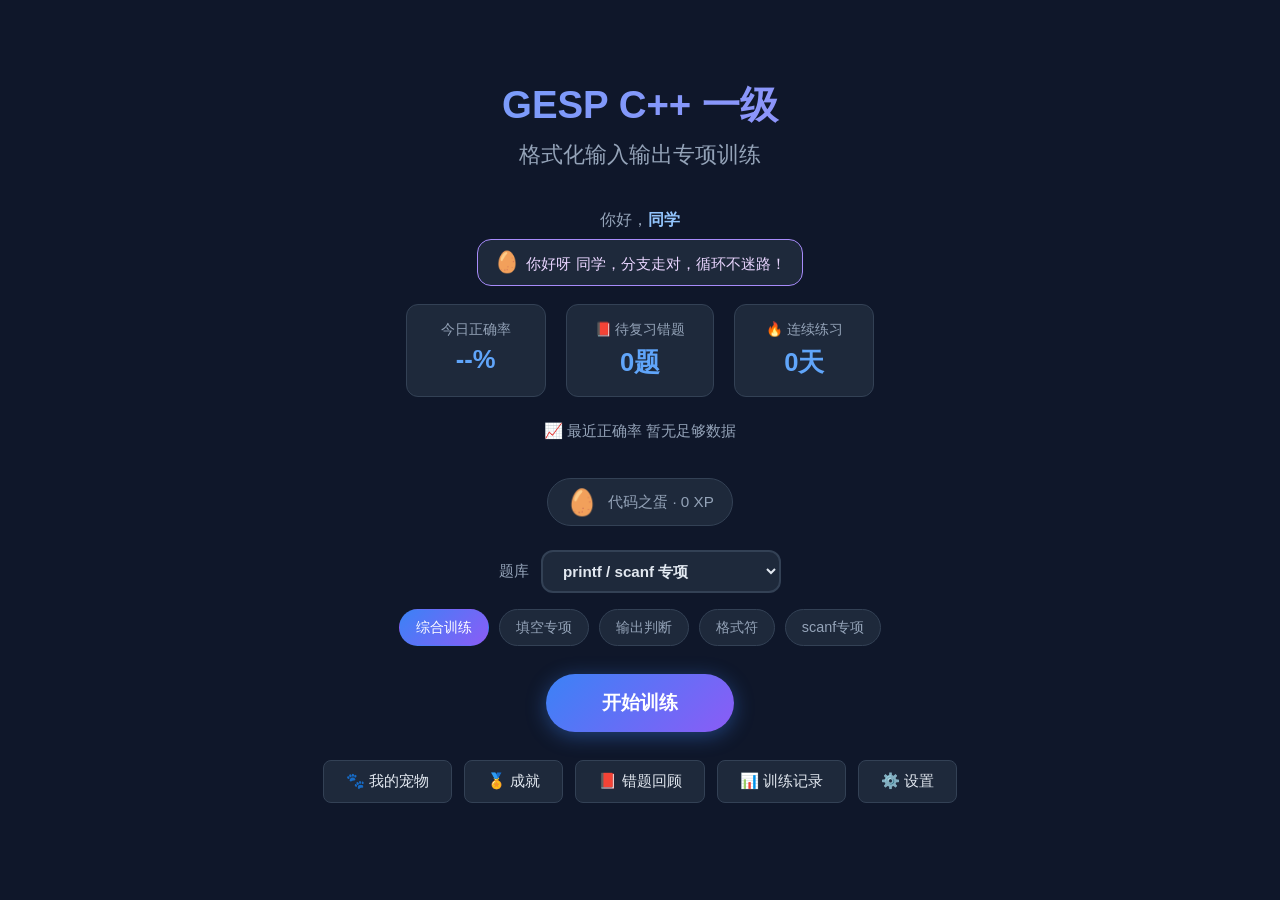
==== index.html @ ec3de235 "Initial commit: GESP C++ level-1 training site for GitHub Pages" ====
<!DOCTYPE html>
<html lang="zh-CN">
<head>
  <meta charset="UTF-8">
  <meta name="viewport" content="width=device-width, initial-scale=1.0">
  <title>GESP C++ 一级 · printf / scanf 专项训练</title>
  <link rel="stylesheet" href="style.css">
</head>
<body>
  <div id="app">
    <!-- 首页 -->
    <div id="home-view" class="view active">
      <div class="home-container">
        <h1 class="title">GESP C++ 一级</h1>
        <h2 class="subtitle" id="home-subtitle">printf / scanf 专项训练</h2>
        <div class="user-greeting" id="user-greeting">你好，<span id="display-name">同学</span></div>
        <div class="pet-bless" id="pet-bless" style="display:none;"></div>
        
        <div class="stats-row">
          <div class="stat-card">
            <div class="stat-label">今日正确率</div>
            <div class="stat-value" id="today-accuracy">--%</div>
          </div>
          <div class="stat-card">
            <div class="stat-label">📕 待复习错题</div>
            <div class="stat-value" id="wrong-count">0题</div>
          </div>
          <div class="stat-card">
            <div class="stat-label">🔥 连续练习</div>
            <div class="stat-value" id="streak-days">0天</div>
          </div>
        </div>

        <div class="progress-hint" id="progress-hint">
          📈 最近正确率 <span id="trend-text">--</span>
        </div>
        <div class="home-pet" id="home-pet" title="点击查看宠物">
          <span id="home-pet-emoji">🥚</span>
          <span id="home-pet-label">代码之蛋 · 0 XP</span>
        </div>

        <!-- 题库选择（下拉） -->
        <div class="bank-row" id="bank-row">
          <label class="bank-label" for="bank-select">题库</label>
          <select id="bank-select" class="bank-select">
            <option value="printf-scanf">printf / scanf 专项</option>
            <option value="control-flow">分支 · switch · 循环</option>
            <option value="computer-basics">计算机基础（一级）</option>
            <option value="data-ops">变量与运算（一级）</option>
          </select>
        </div>

        <!-- 训练模式选择（由 JS 按题库刷新） -->
        <div class="mode-row" id="mode-row">
          <button class="mode-btn active" data-mode="mixed">综合训练</button>
        </div>

        <button class="btn-primary" id="btn-start">开始训练</button>
        
        <div class="home-actions">
          <button class="btn-secondary" id="btn-pet">🐾 我的宠物</button>
          <button class="btn-secondary" id="btn-achieve">🏅 成就</button>
          <button class="btn-secondary" id="btn-wrong">📕 错题回顾</button>
          <button class="btn-secondary" id="btn-history">📊 训练记录</button>
          <button class="btn-secondary" id="btn-settings">⚙️ 设置</button>
        </div>
      </div>
    </div>

    <!-- 设置面板 -->
    <div id="settings-view" class="view">
      <div class="panel settings-panel">
        <h2>设置</h2>

        <h3 class="settings-h">👤 全局设置</h3>
        <div class="setting-group">
          <label>你的姓名</label>
          <input type="text" id="input-user-name" class="text-input" placeholder="例如：小明" maxlength="20">
          <div class="setting-hint">显示在首页问候与宠物祝福中；也可在 config.js 里配置默认名</div>
        </div>
        <div class="setting-group">
          <label>每题时间</label>
          <div class="radio-group">
            <label><input type="radio" name="timePerQ" value="0"> 不限时</label>
            <label><input type="radio" name="timePerQ" value="15"> 15秒</label>
            <label><input type="radio" name="timePerQ" value="20" checked> 20秒</label>
            <label><input type="radio" name="timePerQ" value="30"> 30秒</label>
            <label><input type="radio" name="timePerQ" value="60"> 60秒</label>
          </div>
        </div>
        <div class="setting-group">
          <label>题目数量</label>
          <div class="radio-group">
            <label><input type="radio" name="qCount" value="10"> 10题</label>
            <label><input type="radio" name="qCount" value="15"> 15题</label>
            <label><input type="radio" name="qCount" value="20" checked> 20题</label>
            <label><input type="radio" name="qCount" value="30"> 30题</label>
          </div>
        </div>
        <div class="setting-group">
          <label>答对后自动下一题</label>
          <div class="radio-group">
            <label><input type="radio" name="autoNext" value="0"> 关闭</label>
            <label><input type="radio" name="autoNext" value="1" checked> 1秒</label>
            <label><input type="radio" name="autoNext" value="2"> 2秒</label>
            <label><input type="radio" name="autoNext" value="3"> 3秒</label>
          </div>
        </div>
        <div class="setting-group">
          <label>音效</label>
          <div class="radio-group">
            <label><input type="radio" name="sound" value="1" checked> 开启</label>
            <label><input type="radio" name="sound" value="0"> 关闭</label>
          </div>
        </div>
        <div class="setting-group">
          <label>动画特效</label>
          <div class="radio-group">
            <label><input type="radio" name="anim" value="1" checked> 开启</label>
            <label><input type="radio" name="anim" value="0"> 关闭</label>
          </div>
        </div>
        <div class="setting-group">
          <label>宠物进门祝福</label>
          <div class="radio-group">
            <label><input type="radio" name="petBless" value="1" checked> 开启</label>
            <label><input type="radio" name="petBless" value="0"> 关闭</label>
          </div>
        </div>

        <h3 class="settings-h">📚 当前题库设置</h3>
        <div class="setting-hint" id="bank-settings-title" style="margin-bottom:12px;">printf / scanf</div>
        <div class="setting-group" id="setting-complexity-group">
          <label>题目复杂度</label>
          <div class="radio-group">
            <label><input type="radio" name="complexity" value="1"> 基础</label>
            <label><input type="radio" name="complexity" value="2" checked> 进阶</label>
            <label><input type="radio" name="complexity" value="3"> 综合</label>
          </div>
          <div class="setting-hint">基础：常用格式符 · 进阶：宽度/精度 · 综合：转义+混合（仅 printf 题库）</div>
        </div>
        <div class="setting-group" id="setting-string-group">
          <label>字符数组 / %s 相关题目</label>
          <div class="radio-group">
            <label><input type="radio" name="enableString" value="1"> 开启</label>
            <label><input type="radio" name="enableString" value="0" checked> 关闭</label>
          </div>
          <div class="setting-hint">仅对 printf / scanf 题库生效</div>
        </div>
        <div class="setting-group" id="setting-bank-note" style="display:none;">
          <div class="setting-hint">当前「分支 · 循环」题库为纯静态选择/判断题，无填空与动态生成，复杂度与 %s 开关不适用。</div>
        </div>

        <button class="btn-primary" id="btn-save-settings">保存并返回</button>
      </div>
    </div>

    <!-- 做题页面 -->
    <div id="quiz-view" class="view">
      <div class="quiz-header">
        <div class="quiz-title">GESP C++ 一级 · <span id="mode-label">综合</span></div>
        <div class="quiz-progress">
          <span id="q-num">第 1 / 20 题</span>
          <span id="q-acc">正确率 100%</span>
          <span id="timer" class="timer">⏱ --s</span>
        </div>
      </div>
      <div class="quiz-body">
        <div class="question-area">
          <div class="question-text" id="question-text"></div>
          <div class="options" id="options"></div>
          <!-- 填空专用区域 -->
          <div class="fill-area" id="fill-area" style="display:none;">
            <input type="text" id="fill-input" class="fill-input" placeholder="在此输入答案" autocomplete="off" spellcheck="false">
            <button class="btn-submit" id="btn-submit-fill">提交</button>
          </div>
        </div>
        <div class="explain-area" id="explain-area">
          <div class="explain-placeholder">选择或填写答案后显示解析</div>
        </div>
      </div>
      <div class="quiz-footer">
        <div class="combo-display" id="combo-display"></div>
        <div class="xp-display" id="xp-display"></div>
      </div>
    </div>

    <!-- 结果页面 -->
    <div id="result-view" class="view">
      <div class="result-container">
        <h1>🎉 训练完成！</h1>
        <div class="result-stats">
          <div class="result-item"><span id="r-total">20</span> 题</div>
          <div class="result-item">答对：<span id="r-correct">0</span> 题</div>
          <div class="result-item">答错：<span id="r-wrong">0</span> 题</div>
          <div class="result-item">正确率：<span id="r-acc">0%</span></div>
          <div class="result-item">最高连击：<span id="r-combo">0</span></div>
          <div class="result-item">本次获得：+<span id="r-xp">0</span> XP</div>
          <div class="result-item">用时：<span id="r-time">0秒</span></div>
        </div>
        <div class="compare-box" id="compare-box"></div>
        <div class="result-actions">
          <button class="btn-primary" id="btn-retry">再练一次</button>
          <button class="btn-secondary" id="btn-view-wrong">查看错题</button>
          <button class="btn-secondary" id="btn-home">返回首页</button>
        </div>
      </div>
    </div>

    
    <!-- 宠物页面 -->
    <div id="pet-view" class="view">
      <div class="panel pet-panel">
        <h2>🐾 我的编程宠物</h2>
        <div class="pet-stage">
          <div class="pet-emoji" id="pet-emoji">🥚</div>
          <div class="pet-name" id="pet-name">未知的蛋</div>
          <div class="pet-level" id="pet-level">Lv.1</div>
        </div>
        <div class="pet-bar-wrap">
          <div class="pet-bar-label"><span>成长进度</span><span id="pet-xp-text">0 / 50 XP</span></div>
          <div class="pet-bar"><div class="pet-bar-fill" id="pet-bar-fill"></div></div>
        </div>
        <div class="pet-stats">
          <div>累计获得 XP：<strong id="pet-total-xp">0</strong></div>
          <div>当前形态：<strong id="pet-form">蛋</strong></div>
          <div>进化路线：<strong id="pet-path-name">幼年期</strong></div>
          <div class="pet-desc" id="pet-desc">多做题获得 XP，宠物会成长变形哦！</div>
        </div>
        <div class="pet-path-select" id="pet-path-select"></div>
        <h3 style="margin:16px 0 10px;font-size:1rem;color:#94a3b8;">当前路线进化图</h3>
        <div class="pet-roadmap" id="pet-roadmap"></div>
        <h3 style="margin:16px 0 10px;font-size:1rem;color:#94a3b8;">全部路线一览</h3>
        <div class="pet-all-paths" id="pet-all-paths"></div>
        <button class="btn-secondary" id="btn-pet-back">返回首页</button>
      </div>
    </div>

    
    <!-- 成就页面 -->
    <div id="achieve-view" class="view">
      <div class="panel">
        <h2>🏅 成就解锁</h2>
        <p class="setting-hint" style="margin-bottom:16px;">完成条件即可解锁，并获得额外 XP（只奖励一次）</p>
        <div id="achieve-list"></div>
        <button class="btn-secondary" id="btn-achieve-back">返回首页</button>
      </div>
    </div>

    <!-- 错题回顾 -->
    <div id="wrong-view" class="view">
      <div class="panel">
        <h2>📕 错题回顾 <span id="wrong-list-count"></span></h2>
        <div class="kp-filter" id="kp-filter"></div>
        <div id="wrong-list"></div>
        <button class="btn-secondary" id="btn-wrong-back">返回首页</button>
      </div>
    </div>

    <!-- 历史记录 -->
    <div id="history-view" class="view">
      <div class="panel">
        <h2>📊 训练记录</h2>
        <div class="chart-box">
          <h3>📈 我的正确率（最近10次）</h3>
          <canvas id="acc-chart" width="400" height="200"></canvas>
        </div>
        <div id="history-list"></div>
        <button class="btn-secondary" id="btn-history-back">返回首页</button>
      </div>
    </div>
  </div>

  <div id="toast-layer"></div>
  <canvas id="particles"></canvas>
  <script src="config.js"></script>
  <script src="banks/printf-scanf.js"></script>
  <script src="banks/control-flow.js"></script>
  <script src="banks/computer-basics.js"></script>
  <script src="banks/data-ops.js"></script>
  <script src="system/pet.js"></script>
  <script src="system/achievements.js"></script>
  <script src="script.js"></script>
</body>
</html>
---- style.css ----
* {
  margin: 0;
  padding: 0;
  box-sizing: border-box;
}

:root {
  --bg: #0f172a;
  --card: #1e293b;
  --primary: #3b82f6;
  --success: #22c55e;
  --error: #ef4444;
  --warning: #f59e0b;
  --text: #e2e8f0;
  --text-muted: #94a3b8;
  --border: #334155;
}

body {
  font-family: "Segoe UI", "PingFang SC", "Microsoft YaHei", sans-serif;
  background: var(--bg);
  color: var(--text);
  min-height: 100vh;
  overflow-x: hidden;
}

#app {
  max-width: 1100px;
  margin: 0 auto;
  padding: 20px;
  min-height: 100vh;
}

.view {
  display: none;
}
.view.active {
  display: block;
}

/* 首页 */
.home-container {
  text-align: center;
  padding-top: 60px;
}

.title {
  font-size: 2.4rem;
  font-weight: 700;
  margin-bottom: 8px;
  background: linear-gradient(135deg, #60a5fa, #a78bfa);
  -webkit-background-clip: text;
  -webkit-text-fill-color: transparent;
}

.subtitle {
  font-size: 1.4rem;
  color: var(--text-muted);
  margin-bottom: 40px;
  font-weight: 500;
}

.stats-row {
  display: flex;
  justify-content: center;
  gap: 20px;
  margin-bottom: 24px;
  flex-wrap: wrap;
}

.stat-card {
  background: var(--card);
  border: 1px solid var(--border);
  border-radius: 12px;
  padding: 16px 28px;
  min-width: 140px;
}

.stat-label {
  font-size: 0.85rem;
  color: var(--text-muted);
  margin-bottom: 6px;
}

.stat-value {
  font-size: 1.6rem;
  font-weight: 700;
  color: #60a5fa;
}

.progress-hint {
  color: var(--text-muted);
  margin-bottom: 36px;
  font-size: 0.95rem;
}

.btn-primary {
  background: linear-gradient(135deg, #3b82f6, #8b5cf6);
  color: white;
  border: none;
  padding: 16px 56px;
  font-size: 1.2rem;
  font-weight: 600;
  border-radius: 50px;
  cursor: pointer;
  transition: transform 0.15s, box-shadow 0.15s;
  box-shadow: 0 4px 20px rgba(59, 130, 246, 0.4);
}

.btn-primary:hover {
  transform: translateY(-2px);
  box-shadow: 0 6px 28px rgba(59, 130, 246, 0.5);
}

.btn-primary:active {
  transform: translateY(0);
}

.home-actions {
  margin-top: 28px;
  display: flex;
  justify-content: center;
  gap: 12px;
  flex-wrap: wrap;
}

.btn-secondary {
  background: var(--card);
  color: var(--text);
  border: 1px solid var(--border);
  padding: 10px 22px;
  font-size: 0.95rem;
  border-radius: 8px;
  cursor: pointer;
  transition: background 0.15s;
}

.btn-secondary:hover {
  background: #334155;
}

/* 面板通用 */
.panel {
  background: var(--card);
  border-radius: 16px;
  padding: 32px;
  max-width: 700px;
  margin: 40px auto;
  border: 1px solid var(--border);
}

.panel h2 {
  margin-bottom: 24px;
  font-size: 1.5rem;
}

.setting-group {
  margin-bottom: 24px;
}

.setting-group > label {
  display: block;
  margin-bottom: 10px;
  color: var(--text-muted);
  font-size: 0.9rem;
}

.radio-group {
  display: flex;
  flex-wrap: wrap;
  gap: 12px;
}

.radio-group label {
  background: #0f172a;
  padding: 8px 14px;
  border-radius: 8px;
  cursor: pointer;
  border: 1px solid var(--border);
  font-size: 0.9rem;
  display: flex;
  align-items: center;
  gap: 6px;
}

.radio-group input {
  accent-color: var(--primary);
}

/* 做题页 */
.quiz-header {
  display: flex;
  justify-content: space-between;
  align-items: center;
  margin-bottom: 20px;
  padding-bottom: 12px;
  border-bottom: 1px solid var(--border);
  flex-wrap: wrap;
  gap: 10px;
}

.quiz-title {
  font-weight: 600;
  color: var(--text-muted);
}

.quiz-progress {
  display: flex;
  gap: 24px;
  align-items: center;
  font-size: 0.95rem;
}

.timer {
  font-weight: 700;
  font-variant-numeric: tabular-nums;
  min-width: 60px;
  text-align: right;
}

.timer.warn {
  color: var(--warning);
}

.timer.danger {
  color: var(--error);
  animation: pulse 0.6s infinite;
}

@keyframes pulse {
  0%, 100% { opacity: 1; }
  50% { opacity: 0.5; }
}

.quiz-body {
  display: grid;
  grid-template-columns: 1fr 1fr;
  gap: 20px;
  min-height: 380px;
}

@media (max-width: 800px) {
  .quiz-body {
    grid-template-columns: 1fr;
  }
}

.question-area {
  background: var(--card);
  border-radius: 12px;
  padding: 24px;
  border: 1px solid var(--border);
}

.question-text {
  font-size: 1.05rem;
  line-height: 1.7;
  margin-bottom: 24px;
  white-space: pre-wrap;
  font-family: "Cascadia Code", "Fira Code", "Consolas", monospace;
  background: #0f172a;
  padding: 16px;
  border-radius: 8px;
  border: 1px solid var(--border);
}

.options {
  display: flex;
  flex-direction: column;
  gap: 10px;
}

.option {
  background: #0f172a;
  border: 2px solid var(--border);
  border-radius: 10px;
  padding: 14px 18px;
  cursor: pointer;
  transition: all 0.15s;
  font-size: 1rem;
  text-align: left;
  display: flex;
  align-items: center;
  gap: 10px;
  position: relative;
}

.option:hover:not(.disabled) {
  border-color: var(--primary);
  background: #1e293b;
}

.option.correct {
  border-color: var(--success);
  background: rgba(34, 197, 94, 0.15);
  color: #86efac;
}

.option.wrong {
  border-color: var(--error);
  background: rgba(239, 68, 68, 0.15);
  color: #fca5a5;
}

.option.next-btn {
  border-color: var(--primary);
  background: linear-gradient(135deg, #3b82f6, #8b5cf6);
  color: white;
  font-weight: 600;
  justify-content: center;
  animation: nextPulse 1.2s infinite;
}

@keyframes nextPulse {
  0%, 100% { box-shadow: 0 0 0 0 rgba(59, 130, 246, 0.4); }
  50% { box-shadow: 0 0 0 8px rgba(59, 130, 246, 0); }
}

.option.disabled {
  cursor: default;
  pointer-events: none;
}

.option .mark {
  font-weight: 700;
  min-width: 24px;
}

.explain-area {
  background: var(--card);
  border-radius: 12px;
  padding: 24px;
  border: 1px solid var(--border);
  display: flex;
  flex-direction: column;
}

.explain-placeholder {
  color: var(--text-muted);
  text-align: center;
  margin: auto;
  font-size: 0.95rem;
}

.explain-content {
  animation: fadeIn 0.25s ease;
}

@keyframes fadeIn {
  from { opacity: 0; transform: translateY(6px); }
  to { opacity: 1; transform: translateY(0); }
}

.explain-status {
  font-size: 1.15rem;
  font-weight: 700;
  margin-bottom: 12px;
}

.explain-status.ok {
  color: var(--success);
}

.explain-status.bad {
  color: var(--error);
}

.explain-kp {
  background: #0f172a;
  display: inline-block;
  padding: 4px 10px;
  border-radius: 6px;
  font-size: 0.85rem;
  margin-bottom: 12px;
  color: #93c5fd;
}

.explain-body {
  line-height: 1.7;
  color: var(--text-muted);
  font-size: 0.95rem;
  white-space: pre-wrap;
}

.quiz-footer {
  margin-top: 16px;
  display: flex;
  justify-content: space-between;
  align-items: center;
  min-height: 36px;
}

.combo-display {
  font-size: 1.1rem;
  font-weight: 700;
  color: #fbbf24;
}

.xp-display {
  font-size: 1rem;
  color: #86efac;
  font-weight: 600;
}

/* 结果页 */
.result-container {
  text-align: center;
  padding-top: 50px;
}

.result-container h1 {
  font-size: 2rem;
  margin-bottom: 32px;
}

.result-stats {
  display: grid;
  grid-template-columns: repeat(auto-fit, minmax(140px, 1fr));
  gap: 16px;
  max-width: 600px;
  margin: 0 auto 28px;
}

.result-item {
  background: var(--card);
  padding: 16px;
  border-radius: 12px;
  border: 1px solid var(--border);
  font-size: 1.05rem;
}

.result-item span {
  font-weight: 700;
  color: #60a5fa;
}

.compare-box {
  background: var(--card);
  border: 1px solid var(--border);
  border-radius: 12px;
  padding: 20px;
  max-width: 400px;
  margin: 0 auto 32px;
  font-size: 1.05rem;
}

.result-actions {
  display: flex;
  justify-content: center;
  gap: 14px;
  flex-wrap: wrap;
}

/* 错题列表 */
.wrong-item {
  background: #0f172a;
  border: 1px solid var(--border);
  border-radius: 10px;
  padding: 16px;
  margin-bottom: 12px;
}

.wrong-item .q-title {
  font-weight: 600;
  margin-bottom: 8px;
}

.wrong-item .meta {
  font-size: 0.9rem;
  color: var(--text-muted);
  margin-bottom: 6px;
}

.wrong-item .exp {
  font-size: 0.9rem;
  color: #94a3b8;
  margin-top: 8px;
  white-space: pre-wrap;
}

.wrong-item .btn-redo {
  margin-top: 10px;
  padding: 6px 14px;
  font-size: 0.85rem;
  background: var(--primary);
  color: white;
  border: none;
  border-radius: 6px;
  cursor: pointer;
}

/* 历史 */
#history-list {
  margin-top: 20px;
}

.history-item {
  display: flex;
  justify-content: space-between;
  padding: 12px 16px;
  background: #0f172a;
  border-radius: 8px;
  margin-bottom: 8px;
  font-size: 0.95rem;
  border: 1px solid var(--border);
}

.chart-box {
  background: #0f172a;
  border-radius: 12px;
  padding: 16px;
  margin-bottom: 20px;
  border: 1px solid var(--border);
}

.chart-box h3 {
  font-size: 1rem;
  margin-bottom: 12px;
  color: var(--text-muted);
}

/* 粒子 */
#particles {
  position: fixed;
  top: 0;
  left: 0;
  width: 100%;
  height: 100%;
  pointer-events: none;
  z-index: 9999;
}

/* 难度星 */
.diff {
  color: #fbbf24;
  font-size: 0.85rem;
  letter-spacing: 1px;
}

/* 模式选择 */
.mode-row {
  display: flex;
  justify-content: center;
  flex-wrap: wrap;
  gap: 10px;
  margin-bottom: 28px;
}

.mode-btn {
  background: var(--card);
  color: var(--text-muted);
  border: 1px solid var(--border);
  padding: 8px 16px;
  border-radius: 20px;
  cursor: pointer;
  font-size: 0.9rem;
  transition: all 0.15s;
}

.mode-btn:hover {
  border-color: var(--primary);
  color: var(--text);
}

.mode-btn.active {
  background: linear-gradient(135deg, #3b82f6, #8b5cf6);
  color: white;
  border-color: transparent;
}

/* 填空输入 */
.fill-area {
  margin-top: 16px;
  display: flex;
  gap: 12px;
  align-items: center;
}

.fill-input {
  flex: 1;
  background: #0f172a;
  border: 2px solid var(--border);
  border-radius: 10px;
  padding: 14px 18px;
  font-size: 1.15rem;
  color: var(--text);
  font-family: "Cascadia Code", "Fira Code", "Consolas", monospace;
  outline: none;
  transition: border-color 0.15s;
}

.fill-input:focus {
  border-color: var(--primary);
}

.fill-input.correct {
  border-color: var(--success);
  background: rgba(34, 197, 94, 0.1);
}

.fill-input.wrong {
  border-color: var(--error);
  background: rgba(239, 68, 68, 0.1);
}

.btn-submit {
  background: var(--primary);
  color: white;
  border: none;
  padding: 14px 24px;
  border-radius: 10px;
  font-size: 1rem;
  font-weight: 600;
  cursor: pointer;
  white-space: nowrap;
}

.btn-submit:hover {
  background: #2563eb;
}

.btn-submit:disabled {
  opacity: 0.5;
  cursor: default;
}

/* 知识点标签（错题本） */
.kp-filter {
  display: flex;
  flex-wrap: wrap;
  gap: 8px;
  margin-bottom: 16px;
}

.kp-tag {
  background: #0f172a;
  border: 1px solid var(--border);
  color: #93c5fd;
  padding: 4px 12px;
  border-radius: 16px;
  font-size: 0.85rem;
  cursor: pointer;
  transition: all 0.15s;
}

.kp-tag:hover, .kp-tag.active {
  background: rgba(59, 130, 246, 0.2);
  border-color: var(--primary);
}

.kp-tag-all {
  color: var(--text-muted);
}

.blank {
  color: #fbbf24;
  font-weight: 700;
  letter-spacing: 1px;
}

/* 宠物页 */
.pet-panel { text-align: center; max-width: 480px; }
.pet-stage { margin: 24px 0 20px; }
.pet-emoji {
  font-size: 5rem;
  line-height: 1.2;
  animation: petBob 2.4s ease-in-out infinite;
  filter: drop-shadow(0 8px 16px rgba(0,0,0,0.35));
}
@keyframes petBob {
  0%, 100% { transform: translateY(0); }
  50% { transform: translateY(-8px); }
}
.pet-name { font-size: 1.4rem; font-weight: 700; margin-top: 8px; }
.pet-level { color: #fbbf24; font-weight: 600; margin-top: 4px; }
.pet-bar-wrap { margin: 20px 0; text-align: left; }
.pet-bar-label {
  display: flex; justify-content: space-between;
  font-size: 0.85rem; color: var(--text-muted); margin-bottom: 6px;
}
.pet-bar {
  height: 12px; background: #0f172a; border-radius: 8px;
  border: 1px solid var(--border); overflow: hidden;
}
.pet-bar-fill {
  height: 100%; width: 0%;
  background: linear-gradient(90deg, #3b82f6, #a78bfa, #f472b6);
  border-radius: 8px; transition: width 0.4s ease;
}
.pet-stats {
  background: #0f172a; border-radius: 12px; padding: 16px;
  border: 1px solid var(--border); margin-bottom: 20px;
  text-align: left; line-height: 1.8; font-size: 0.95rem;
}
.pet-desc { color: var(--text-muted); margin-top: 8px; font-size: 0.9rem; }
.pet-roadmap {
  display: flex; flex-wrap: wrap; gap: 8px; justify-content: center;
  margin-bottom: 24px;
}
.pet-road-item {
  background: #0f172a; border: 1px solid var(--border);
  border-radius: 10px; padding: 8px 10px; min-width: 72px;
  font-size: 0.8rem; color: var(--text-muted);
}
.pet-road-item.unlocked { border-color: #a78bfa; color: #e2e8f0; }
.pet-road-item .re { font-size: 1.4rem; display: block; margin-bottom: 2px; }

/* 空白：整段作为一个标记，不要拆成多个下划线视觉 */
.blank {
  display: inline-block;
  min-width: 1.2em;
  padding: 0 4px;
  margin: 0 1px;
  border-bottom: 2px solid #fbbf24;
  color: #fbbf24;
  font-weight: 700;
  letter-spacing: 0;
  background: rgba(251, 191, 36, 0.12);
  border-radius: 3px 3px 0 0;
}

.home-pet {
  display: inline-flex; align-items: center; gap: 10px;
  background: var(--card); border: 1px solid var(--border);
  border-radius: 999px; padding: 8px 18px; margin-bottom: 24px;
  cursor: pointer; transition: border-color 0.15s;
}
.home-pet:hover { border-color: #a78bfa; }
.home-pet #home-pet-emoji { font-size: 1.6rem; }
.home-pet #home-pet-label { font-size: 0.95rem; color: var(--text-muted); }

.pet-path-select {
  display: flex; flex-wrap: wrap; gap: 10px; justify-content: center;
  margin-bottom: 8px;
}
.pet-path-btn {
  background: #0f172a; border: 1px solid var(--border); color: var(--text-muted);
  border-radius: 12px; padding: 10px 14px; cursor: pointer; font-size: 0.9rem;
  transition: all 0.15s; min-width: 100px;
}
.pet-path-btn:hover { border-color: #a78bfa; color: var(--text); }
.pet-path-btn.active {
  border-color: #a78bfa; color: white;
  background: linear-gradient(135deg, rgba(59,130,246,0.35), rgba(167,139,250,0.35));
}
.pet-path-btn:disabled { opacity: 0.45; cursor: not-allowed; }
.pet-path-btn .pe { font-size: 1.3rem; display: block; margin-bottom: 2px; }
.pet-all-paths {
  text-align: left; background: #0f172a; border: 1px solid var(--border);
  border-radius: 12px; padding: 14px; margin-bottom: 20px; font-size: 0.9rem;
  line-height: 1.7; color: var(--text-muted);
}
.pet-all-paths strong { color: #e2e8f0; }

.space-hint {
  font-size: 0.8rem;
  color: #fbbf24;
  font-weight: 500;
  margin-left: 4px;
}

/* 题库选择 */
.bank-row {
  display: flex; justify-content: center; flex-wrap: wrap; gap: 10px;
  margin-bottom: 14px;
}
.bank-btn {
  background: var(--card); color: var(--text);
  border: 2px solid var(--border); padding: 10px 18px;
  border-radius: 12px; cursor: pointer; font-size: 0.95rem; font-weight: 600;
  transition: all 0.15s;
}
.bank-btn:hover { border-color: #60a5fa; }
.bank-btn.active {
  border-color: transparent;
  background: linear-gradient(135deg, #0ea5e9, #6366f1);
  color: white;
}

.user-greeting {
  color: var(--text-muted);
  font-size: 1rem;
  margin-bottom: 8px;
}
.user-greeting span {
  color: #93c5fd;
  font-weight: 600;
}
.pet-bless {
  display: inline-block;
  background: var(--card);
  border: 1px solid #a78bfa;
  border-radius: 14px;
  padding: 10px 16px;
  margin-bottom: 18px;
  font-size: 0.95rem;
  color: #e9d5ff;
  animation: blessIn 0.45s ease;
  max-width: 420px;
}
@keyframes blessIn {
  from { opacity: 0; transform: translateY(-8px) scale(0.96); }
  to { opacity: 1; transform: translateY(0) scale(1); }
}
.settings-h {
  font-size: 1.05rem;
  margin: 20px 0 12px;
  padding-bottom: 6px;
  border-bottom: 1px solid var(--border);
  color: #93c5fd;
}
.settings-panel .setting-hint {
  font-size: 0.8rem;
  color: #94a3b8;
  margin-top: 6px;
}
.text-input {
  width: 100%;
  max-width: 320px;
  background: #0f172a;
  border: 1px solid var(--border);
  border-radius: 8px;
  padding: 10px 12px;
  color: var(--text);
  font-size: 1rem;
  outline: none;
}
.text-input:focus { border-color: var(--primary); }

/* 成就 */
.achieve-item {
  display: flex; gap: 14px; align-items: flex-start;
  background: #0f172a; border: 1px solid var(--border);
  border-radius: 12px; padding: 14px 16px; margin-bottom: 10px;
}
.achieve-item.locked { opacity: 0.55; }
.achieve-item.unlocked {
  border-color: rgba(167, 139, 250, 0.55);
  background: linear-gradient(135deg, rgba(59,130,246,0.12), rgba(167,139,250,0.12));
}
.achieve-emoji { font-size: 1.8rem; line-height: 1; }
.achieve-name { font-weight: 700; margin-bottom: 4px; }
.achieve-desc { font-size: 0.9rem; color: var(--text-muted); }
.achieve-xp { font-size: 0.85rem; color: #86efac; margin-top: 6px; }

/* Toast */
#toast-layer {
  position: fixed; top: 18px; right: 18px; z-index: 10000;
  display: flex; flex-direction: column; gap: 8px;
  pointer-events: none; max-width: min(360px, 92vw);
}
.toast-item {
  background: rgba(15, 23, 42, 0.95);
  border: 1px solid #a78bfa;
  color: #e2e8f0;
  padding: 12px 16px;
  border-radius: 12px;
  box-shadow: 0 8px 28px rgba(0,0,0,0.35);
  animation: toastIn 0.3s ease;
  font-size: 0.92rem;
}
.toast-item.out { opacity: 0; transform: translateX(12px); transition: all 0.3s; }
@keyframes toastIn {
  from { opacity: 0; transform: translateX(16px); }
  to { opacity: 1; transform: translateX(0); }
}

.bank-row {
  display: flex; align-items: center; justify-content: center; gap: 12px;
  margin-bottom: 16px; flex-wrap: wrap;
}
.bank-label { color: var(--text-muted); font-size: 0.95rem; }
.bank-select {
  background: var(--card);
  color: var(--text);
  border: 2px solid var(--border);
  border-radius: 12px;
  padding: 10px 16px;
  font-size: 0.95rem;
  font-weight: 600;
  min-width: 240px;
  cursor: pointer;
  outline: none;
}
.bank-select:focus { border-color: #60a5fa; }
.bank-select option { background: #1e293b; color: #e2e8f0; }
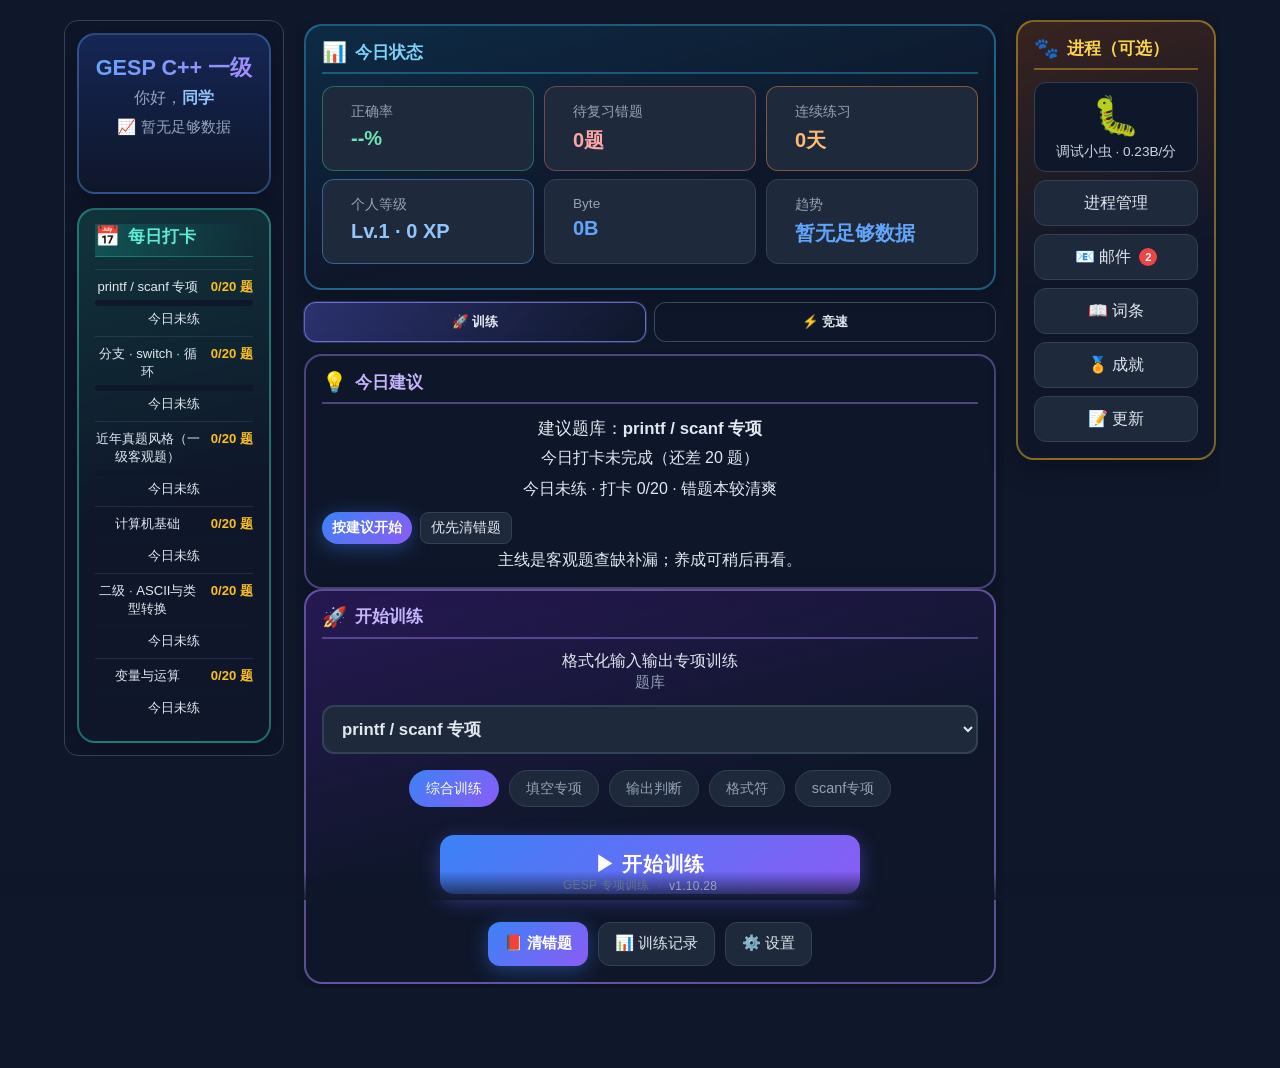
==== commit d72ebb5e: "网页重新推送，加入二级ASCII码与类型转换相关题库" ====
--- a/index.html
+++ b/index.html
@@ -3,152 +3,288 @@
 <head>
   <meta charset="UTF-8">
   <meta name="viewport" content="width=device-width, initial-scale=1.0">
-  <title>GESP C++ 一级 · printf / scanf 专项训练</title>
-  <link rel="stylesheet" href="style.css">
+  <meta http-equiv="Cache-Control" content="no-cache, no-store, must-revalidate">
+  <meta http-equiv="Pragma" content="no-cache">
+  <meta http-equiv="Expires" content="0">
+  <meta name="app-version" content="1.10.28">
+  <title>GESP C++ 一级 · 专项刷题训练</title>
+  <link rel="stylesheet" href="style.css?v=1.10.28">
 </head>
 <body>
   <div id="app">
     <!-- 首页 -->
-    <div id="home-view" class="view active">
-      <div class="home-container">
-        <h1 class="title">GESP C++ 一级</h1>
-        <h2 class="subtitle" id="home-subtitle">printf / scanf 专项训练</h2>
-        <div class="user-greeting" id="user-greeting">你好，<span id="display-name">同学</span></div>
-        <div class="pet-bless" id="pet-bless" style="display:none;"></div>
-        
-        <div class="stats-row">
-          <div class="stat-card">
-            <div class="stat-label">今日正确率</div>
-            <div class="stat-value" id="today-accuracy">--%</div>
-          </div>
-          <div class="stat-card">
-            <div class="stat-label">📕 待复习错题</div>
-            <div class="stat-value" id="wrong-count">0题</div>
-          </div>
-          <div class="stat-card">
-            <div class="stat-label">🔥 连续练习</div>
-            <div class="stat-value" id="streak-days">0天</div>
-          </div>
-        </div>
-
-        <div class="progress-hint" id="progress-hint">
-          📈 最近正确率 <span id="trend-text">--</span>
-        </div>
-        <div class="home-pet" id="home-pet" title="点击查看宠物">
-          <span id="home-pet-emoji">🥚</span>
-          <span id="home-pet-label">代码之蛋 · 0 XP</span>
-        </div>
-
-        <!-- 题库选择（下拉） -->
-        <div class="bank-row" id="bank-row">
-          <label class="bank-label" for="bank-select">题库</label>
-          <select id="bank-select" class="bank-select">
-            <option value="printf-scanf">printf / scanf 专项</option>
-            <option value="control-flow">分支 · switch · 循环</option>
-            <option value="computer-basics">计算机基础（一级）</option>
-            <option value="data-ops">变量与运算（一级）</option>
-          </select>
-        </div>
-
-        <!-- 训练模式选择（由 JS 按题库刷新） -->
-        <div class="mode-row" id="mode-row">
-          <button class="mode-btn active" data-mode="mixed">综合训练</button>
-        </div>
-
-        <button class="btn-primary" id="btn-start">开始训练</button>
-        
-        <div class="home-actions">
-          <button class="btn-secondary" id="btn-pet">🐾 我的宠物</button>
-          <button class="btn-secondary" id="btn-achieve">🏅 成就</button>
-          <button class="btn-secondary" id="btn-wrong">📕 错题回顾</button>
-          <button class="btn-secondary" id="btn-history">📊 训练记录</button>
-          <button class="btn-secondary" id="btn-settings">⚙️ 设置</button>
-        </div>
-      </div>
-    </div>
-
-    <!-- 设置面板 -->
+        <div id="home-view" class="view active">
+      <div class="home-container home-layout home-v3">
+        <!-- 左：状态 + 打卡 -->
+        <aside class="home-col home-col-left" id="home-col-left">
+          <section class="home-panel panel-hero panel-hero-compact">
+            <h1 class="title title-sm">GESP C++ 一级</h1>
+            <div class="user-greeting" id="user-greeting">你好，<span id="display-name">同学</span></div>
+            <div class="pet-bless" id="pet-bless" style="display:none;"></div>
+            <div class="progress-hint" id="progress-hint">📈 <span id="trend-text">--</span></div>
+          </section>
+          <section class="home-panel panel-checkin">
+            <div class="panel-head panel-head-teal"><span class="panel-icon">📅</span><span>每日打卡</span></div>
+            <div id="daily-checkin-inline" class="daily-checkin-inline"></div>
+          </section>
+        </aside>
+
+        <!-- 中：今日状态 + 模式分页 -->
+        <main class="home-col home-col-center">
+          <section class="home-panel panel-stats panel-stats-center">
+            <div class="panel-head panel-head-blue"><span class="panel-icon">📊</span><span>今日状态</span></div>
+            <div class="stats-row stats-row-lg">
+              <div class="stat-card stat-acc"><div class="stat-label">正确率</div><div class="stat-value" id="today-accuracy">--%</div></div>
+              <div class="stat-card stat-wrong"><div class="stat-label">待复习错题</div><div class="stat-value" id="wrong-count">0题</div></div>
+              <div class="stat-card stat-streak"><div class="stat-label">连续练习</div><div class="stat-value" id="streak-days">0天</div></div>
+            </div>
+            <div class="stats-row stats-row-lg">
+              <div class="stat-card stat-level"><div class="stat-label">个人等级</div><div class="stat-value" id="home-level">Lv.1</div></div>
+              <div class="stat-card"><div class="stat-label">Byte</div><div class="stat-value" id="home-bytes">0B</div></div>
+              <div class="stat-card"><div class="stat-label">趋势</div><div class="stat-value" id="trend-text-center">--</div></div>
+            </div>
+          </section>
+          <div class="home-mode-tabs" id="home-mode-tabs" role="tablist">
+            <button type="button" class="home-mode-tab active" data-home-tab="train" role="tab">🚀 训练</button>
+            <button type="button" class="home-mode-tab" data-home-tab="race" role="tab">⚡ 竞速</button>
+            <button type="button" class="home-mode-tab" data-home-tab="eval" role="tab" id="home-mode-tab-eval" hidden aria-hidden="true">🧪 评测</button>
+          </div>
+
+          <div class="home-mode-panel active" id="home-tab-train" role="tabpanel">
+            <section class="home-panel panel-suggest" id="suggest-panel">
+              <div class="panel-head panel-head-violet"><span class="panel-icon">💡</span><span>今日建议</span></div>
+              <div class="suggest-body" id="suggest-body">分析中…</div>
+              <div class="suggest-actions">
+                <button type="button" class="btn-primary btn-sm" id="btn-suggest-start">按建议开始</button>
+                <button type="button" class="btn-secondary btn-sm" id="btn-suggest-wrong">优先清错题</button>
+              </div>
+              <p class="setting-hint" id="suggest-hint">主线是客观题查缺补漏；养成可稍后再看。</p>
+            </section>
+            <section class="home-panel panel-train">
+              <div class="panel-head panel-head-violet"><span class="panel-icon">🚀</span><span>开始训练</span></div>
+              <p class="setting-hint" id="home-subtitle">选择题库，开始训练</p>
+              <div class="bank-row" id="bank-row">
+                <label class="bank-label" for="bank-select">题库</label>
+                <select id="bank-select" class="bank-select bank-select-lg">
+                  <option value="printf-scanf">printf / scanf</option>
+                  <option value="control-flow">分支 · switch · 循环</option>
+                  <option value="data-ops">变量与运算</option>
+                  <option value="computer-basics">计算机基础</option>
+                  <option value="real-exam">近年真题风格</option>
+                  <option value="gesp2-ascii-cast">二级 · ASCII与类型转换</option>
+                </select>
+              </div>
+              <div class="mode-row" id="mode-row"></div>
+              <button class="btn-primary btn-start-lg" id="btn-start">▶ 开始训练</button>
+              <div class="home-actions home-actions-lg">
+                <button class="btn-primary btn-action" id="btn-wrong">📕 清错题 <span id="wrong-btn-badge" class="mini-badge">0</span></button>
+                <button class="btn-secondary btn-action" id="btn-history">📊 训练记录</button>
+                <button class="btn-secondary btn-action" id="btn-settings">⚙️ 设置</button>
+              </div>
+            </section>
+          </div>
+
+          <div class="home-mode-panel" id="home-tab-race" role="tabpanel" hidden>
+            <section class="home-panel panel-race">
+              <div class="panel-head panel-head-rose">
+                <span class="panel-icon">⚡</span><span>竞速模式</span>
+                <span class="race-remain" id="race-remain">今日剩余 3/3</span>
+              </div>
+              <p class="setting-hint race-hint">高难度冲刺 · 点「开始竞速」即消耗 1 次机会（每日 3 次）</p>
+              <div class="race-row">
+                <label>题库</label>
+                <select id="race-bank" class="bank-select bank-select-lg">
+                  <option value="all">综合全库（最难）</option>
+                  <option value="printf-scanf">printf / scanf</option>
+                  <option value="control-flow">分支 · 循环</option>
+                  <option value="data-ops">变量与运算</option>
+                  <option value="computer-basics">计算机基础</option>
+                  <option value="real-exam">近年真题风格</option>
+                  <option value="gesp2-ascii-cast">二级 · ASCII与类型转换</option>
+                </select>
+              </div>
+              <div class="race-row race-opts">
+                <label class="race-check"><input type="checkbox" id="race-only5" checked> 只出 ★★★★★ 五星题</label>
+              </div>
+              <div class="race-max" id="race-max-info">可出题量：计算中…</div>
+              <button class="btn-primary btn-race-lg" id="btn-race-start">⚡ 开始竞速</button>
+            </section>
+          </div>
+
+          <div class="home-mode-panel" id="home-tab-eval" role="tabpanel" hidden aria-hidden="true">
+            <section class="home-panel panel-eval" id="eval-mode-panel">
+              <div class="panel-head panel-head-teal">
+                <span class="panel-icon">🧪</span><span>评测模式</span>
+                <span class="race-remain" id="eval-badge">已激活</span>
+              </div>
+              <p class="setting-hint race-hint">固定题集 · 每次打乱顺序 · 不计入每日打卡</p>
+              <div class="race-max" id="eval-max-info">固定题量：加载中…</div>
+              <button class="btn-primary btn-race-lg" id="btn-eval-start">🧪 开始评测</button>
+            </section>
+          </div>
+        </main>
+
+        <!-- 右：辅助入口 -->
+        <aside class="home-col home-col-right home-panel panel-pet">
+          <div class="panel-head panel-head-amber"><span class="panel-icon">🐾</span><span>进程（可选）</span></div>
+          <div class="home-pet-panel" id="home-pet" style="cursor:pointer;" title="养成辅助，非刷题主线">
+            <div class="home-pet-emoji" id="home-pet-emoji">💾</div>
+            <div class="home-pet-label" id="home-pet-label">加载中…</div>
+          </div>
+          <button class="btn-secondary btn-side-lg" id="btn-pet">进程管理</button>
+          <button class="btn-secondary btn-side-lg" id="btn-mail">📧 邮件 <span class="badge-num" data-mail-badge style="display:none;"></span></button>
+          <button class="btn-secondary btn-side-lg" id="btn-codex">📖 词条</button>
+          <button class="btn-secondary btn-side-lg" id="btn-achieve">🏅 成就</button>
+          <button class="btn-secondary btn-side-lg" id="btn-changelog">📝 更新</button>
+        </aside>
+      </div>
+    </div>
+
+<!-- 设置面板 -->
     <div id="settings-view" class="view">
-      <div class="panel settings-panel">
-        <h2>设置</h2>
-
-        <h3 class="settings-h">👤 全局设置</h3>
-        <div class="setting-group">
-          <label>你的姓名</label>
-          <input type="text" id="input-user-name" class="text-input" placeholder="例如：小明" maxlength="20">
-          <div class="setting-hint">显示在首页问候与宠物祝福中；也可在 config.js 里配置默认名</div>
-        </div>
-        <div class="setting-group">
-          <label>每题时间</label>
-          <div class="radio-group">
-            <label><input type="radio" name="timePerQ" value="0"> 不限时</label>
-            <label><input type="radio" name="timePerQ" value="15"> 15秒</label>
-            <label><input type="radio" name="timePerQ" value="20" checked> 20秒</label>
-            <label><input type="radio" name="timePerQ" value="30"> 30秒</label>
-            <label><input type="radio" name="timePerQ" value="60"> 60秒</label>
-          </div>
-        </div>
-        <div class="setting-group">
-          <label>题目数量</label>
-          <div class="radio-group">
-            <label><input type="radio" name="qCount" value="10"> 10题</label>
-            <label><input type="radio" name="qCount" value="15"> 15题</label>
-            <label><input type="radio" name="qCount" value="20" checked> 20题</label>
-            <label><input type="radio" name="qCount" value="30"> 30题</label>
-          </div>
-        </div>
-        <div class="setting-group">
-          <label>答对后自动下一题</label>
-          <div class="radio-group">
-            <label><input type="radio" name="autoNext" value="0"> 关闭</label>
-            <label><input type="radio" name="autoNext" value="1" checked> 1秒</label>
-            <label><input type="radio" name="autoNext" value="2"> 2秒</label>
-            <label><input type="radio" name="autoNext" value="3"> 3秒</label>
-          </div>
-        </div>
-        <div class="setting-group">
-          <label>音效</label>
-          <div class="radio-group">
-            <label><input type="radio" name="sound" value="1" checked> 开启</label>
-            <label><input type="radio" name="sound" value="0"> 关闭</label>
-          </div>
-        </div>
-        <div class="setting-group">
-          <label>动画特效</label>
-          <div class="radio-group">
-            <label><input type="radio" name="anim" value="1" checked> 开启</label>
-            <label><input type="radio" name="anim" value="0"> 关闭</label>
-          </div>
-        </div>
-        <div class="setting-group">
-          <label>宠物进门祝福</label>
-          <div class="radio-group">
-            <label><input type="radio" name="petBless" value="1" checked> 开启</label>
-            <label><input type="radio" name="petBless" value="0"> 关闭</label>
-          </div>
-        </div>
-
-        <h3 class="settings-h">📚 当前题库设置</h3>
-        <div class="setting-hint" id="bank-settings-title" style="margin-bottom:12px;">printf / scanf</div>
-        <div class="setting-group" id="setting-complexity-group">
-          <label>题目复杂度</label>
-          <div class="radio-group">
-            <label><input type="radio" name="complexity" value="1"> 基础</label>
-            <label><input type="radio" name="complexity" value="2" checked> 进阶</label>
-            <label><input type="radio" name="complexity" value="3"> 综合</label>
-          </div>
-          <div class="setting-hint">基础：常用格式符 · 进阶：宽度/精度 · 综合：转义+混合（仅 printf 题库）</div>
-        </div>
-        <div class="setting-group" id="setting-string-group">
-          <label>字符数组 / %s 相关题目</label>
-          <div class="radio-group">
-            <label><input type="radio" name="enableString" value="1"> 开启</label>
-            <label><input type="radio" name="enableString" value="0" checked> 关闭</label>
-          </div>
-          <div class="setting-hint">仅对 printf / scanf 题库生效</div>
-        </div>
-        <div class="setting-group" id="setting-bank-note" style="display:none;">
-          <div class="setting-hint">当前「分支 · 循环」题库为纯静态选择/判断题，无填空与动态生成，复杂度与 %s 开关不适用。</div>
+      <div class="panel settings-panel subpage-panel panel-settings">
+        <div class="subpage-topbar"><button type="button" class="btn-back-top" id="btn-settings-back">← 首页</button><span class="subpage-top-title">⚙️ 设置</span></div>
+        <div class="panel-head panel-head-blue"><span class="panel-icon">⚙️</span><span>设置</span></div>
+        <div class="settings-progress" id="settings-progress"></div>
+        <h2 class="sr-only">设置</h2>
+
+        <div class="tab-bar" id="settings-tabs" role="tablist">
+          <button type="button" class="tab-btn active" data-tab="global" role="tab">👤 全局设置</button>
+          <button type="button" class="tab-btn" data-tab="bank" role="tab">📚 题库设置</button>
+        </div>
+
+        <div class="tab-panel active" id="settings-tab-global" role="tabpanel">
+          <div class="setting-group">
+            <label>你的姓名</label>
+            <input type="text" id="input-user-name" class="text-input" placeholder="例如：小明" maxlength="20">
+            <div class="setting-hint">显示在首页问候与宠物祝福中；也可在 config.js 里配置默认名</div>
+          </div>
+          <div class="setting-group">
+            <label>每题时间</label>
+            <div class="radio-group">
+              <label><input type="radio" name="timePerQ" value="0"> 不限时</label>
+              <label><input type="radio" name="timePerQ" value="15"> 15秒</label>
+              <label><input type="radio" name="timePerQ" value="20" checked> 20秒</label>
+              <label><input type="radio" name="timePerQ" value="30"> 30秒</label>
+              <label><input type="radio" name="timePerQ" value="60"> 60秒</label>
+            </div>
+          </div>
+          <div class="setting-group">
+            <label>题目数量</label>
+            <div class="radio-group">
+              <label><input type="radio" name="qCount" value="10"> 10题</label>
+              <label><input type="radio" name="qCount" value="15"> 15题</label>
+              <label><input type="radio" name="qCount" value="20" checked> 20题</label>
+              <label><input type="radio" name="qCount" value="30"> 30题</label>
+            </div>
+          </div>
+          <div class="setting-group">
+            <label>答对后自动下一题</label>
+            <div class="radio-group">
+              <label><input type="radio" name="autoNext" value="0"> 关闭</label>
+              <label><input type="radio" name="autoNext" value="1" checked> 1秒</label>
+              <label><input type="radio" name="autoNext" value="2"> 2秒</label>
+              <label><input type="radio" name="autoNext" value="3"> 3秒</label>
+            </div>
+          </div>
+          <div class="setting-group">
+            <label>音效总开关</label>
+            <div class="radio-group">
+              <label><input type="radio" name="sound" value="1" checked> 开启</label>
+              <label><input type="radio" name="sound" value="0"> 关闭</label>
+            </div>
+          </div>
+          <div class="setting-group">
+            <label>音量 <span id="sound-vol-label">70%</span></label>
+            <input type="range" id="setting-sound-volume" min="0" max="100" value="70" style="width:100%;">
+          </div>
+          <div class="setting-group">
+            <label>答题音效</label>
+            <div class="radio-group">
+              <label><input type="radio" name="soundQuiz" value="1" checked> 开</label>
+              <label><input type="radio" name="soundQuiz" value="0"> 关</label>
+            </div>
+          </div>
+          <div class="setting-group">
+            <label>界面 / 宠物音效</label>
+            <div class="radio-group">
+              <label><input type="radio" name="soundUi" value="1" checked> 开</label>
+              <label><input type="radio" name="soundUi" value="0"> 关</label>
+            </div>
+          </div>
+          <div class="setting-group">
+            <button type="button" class="btn-secondary btn-sm" id="btn-test-sound">试听音效</button>
+          </div>
+          <div class="setting-group">
+            <label>激活码</label>
+            <div style="display:flex;gap:8px;flex-wrap:wrap;align-items:center;">
+              <input type="text" id="setting-activate-code" placeholder="输入激活码" autocomplete="off" spellcheck="false" style="flex:1;min-width:160px;padding:8px 12px;border-radius:10px;border:1px solid var(--border);background:var(--card);color:var(--text);">
+              <button type="button" class="btn-primary btn-sm" id="btn-redeem-code">兑换</button>
+            </div>
+            <div class="setting-hint">可解锁评测模式、道具等（大小写敏感，每码仅一次）</div>
+          </div>
+          <div class="setting-group">
+            <label>动画特效</label>
+            <div class="radio-group">
+              <label><input type="radio" name="anim" value="1" checked> 开启</label>
+              <label><input type="radio" name="anim" value="0"> 关闭</label>
+            </div>
+          </div>
+          <div class="setting-group">
+            <label>孵化过场动画</label>
+            <div class="radio-group">
+              <label><input type="radio" name="hatchAnim" value="1" checked> 开启</label>
+              <label><input type="radio" name="hatchAnim" value="0"> 关闭</label>
+            </div>
+            <div class="setting-hint">蛋弹跳 → 碎裂发光 → 宠物现身（可单独关闭）</div>
+          </div>
+          <div class="setting-group">
+            <label>宠物进门祝福</label>
+            <div class="radio-group">
+              <label><input type="radio" name="petBless" value="1" checked> 开启</label>
+              <label><input type="radio" name="petBless" value="0"> 关闭</label>
+            </div>
+          </div>
+          <div class="setting-group">
+            <label>专注模式</label>
+            <div class="radio-group">
+              <label><input type="radio" name="focusMode" value="1"> 开启</label>
+              <label><input type="radio" name="focusMode" value="0" checked> 关闭</label>
+            </div>
+            <div class="setting-hint">隐藏宠物/邮件/词条等辅助入口，突出刷题与错题；养成仍可从结算偶尔获得奖励</div>
+          </div>
+          <div class="setting-group">
+            <label>词条严格模式</label>
+            <div class="radio-group">
+              <label><input type="radio" name="strictMode" value="1" checked> 开启（默认）</label>
+              <label><input type="radio" name="strictMode" value="0"> 关闭</label>
+            </div>
+            <div class="setting-hint">首次阅读词条时，切换或关闭会弹出小问答；答错将强制停留阅读 5 秒</div>
+          </div>
+        </div>
+
+        <div class="tab-panel" id="settings-tab-bank" role="tabpanel">
+          <div class="setting-hint" id="bank-settings-title" style="margin-bottom:12px;">printf / scanf</div>
+          <div class="setting-group" id="setting-complexity-group">
+            <label>题目复杂度</label>
+            <div class="radio-group">
+              <label><input type="radio" name="complexity" value="1"> 基础</label>
+              <label><input type="radio" name="complexity" value="2" checked> 进阶</label>
+              <label><input type="radio" name="complexity" value="3"> 综合</label>
+            </div>
+            <div class="setting-hint">基础：常用格式符 · 进阶：宽度/精度 · 综合：转义+混合（仅 printf 题库）</div>
+          </div>
+          <div class="setting-group" id="setting-string-group">
+            <label>字符数组 / %s 相关题目</label>
+            <div class="radio-group">
+              <label><input type="radio" name="enableString" value="1"> 开启</label>
+              <label><input type="radio" name="enableString" value="0" checked> 关闭</label>
+            </div>
+            <div class="setting-hint">仅对 printf / scanf 题库生效</div>
+          </div>
+          <div class="setting-group" id="setting-bank-note" style="display:none;">
+            <div class="setting-hint">当前题库为纯静态选择/判断题，无填空与动态生成，复杂度与 %s 开关不适用。</div>
+          </div>
         </div>
 
         <button class="btn-primary" id="btn-save-settings">保存并返回</button>
@@ -158,7 +294,7 @@
     <!-- 做题页面 -->
     <div id="quiz-view" class="view">
       <div class="quiz-header">
-        <div class="quiz-title">GESP C++ 一级 · <span id="mode-label">综合</span></div>
+        <div class="quiz-title">GESP · <span id="mode-label">训练</span></div>
         <div class="quiz-progress">
           <span id="q-num">第 1 / 20 题</span>
           <span id="q-acc">正确率 100%</span>
@@ -198,7 +334,9 @@
           <div class="result-item">本次获得：+<span id="r-xp">0</span> XP</div>
           <div class="result-item">用时：<span id="r-time">0秒</span></div>
         </div>
+        <div class="result-kp" id="result-kp"></div>
         <div class="compare-box" id="compare-box"></div>
+        <p class="setting-hint result-focus-hint" id="result-focus-hint"></p>
         <div class="result-actions">
           <button class="btn-primary" id="btn-retry">再练一次</button>
           <button class="btn-secondary" id="btn-view-wrong">查看错题</button>
@@ -208,78 +346,253 @@
     </div>
 
     
-    <!-- 宠物页面 -->
+    <!-- 宠物页面：左右分栏 -->
     <div id="pet-view" class="view">
-      <div class="panel pet-panel">
-        <h2>🐾 我的编程宠物</h2>
-        <div class="pet-stage">
-          <div class="pet-emoji" id="pet-emoji">🥚</div>
-          <div class="pet-name" id="pet-name">未知的蛋</div>
-          <div class="pet-level" id="pet-level">Lv.1</div>
-        </div>
-        <div class="pet-bar-wrap">
-          <div class="pet-bar-label"><span>成长进度</span><span id="pet-xp-text">0 / 50 XP</span></div>
-          <div class="pet-bar"><div class="pet-bar-fill" id="pet-bar-fill"></div></div>
-        </div>
-        <div class="pet-stats">
-          <div>累计获得 XP：<strong id="pet-total-xp">0</strong></div>
-          <div>当前形态：<strong id="pet-form">蛋</strong></div>
-          <div>进化路线：<strong id="pet-path-name">幼年期</strong></div>
-          <div class="pet-desc" id="pet-desc">多做题获得 XP，宠物会成长变形哦！</div>
-        </div>
-        <div class="pet-path-select" id="pet-path-select"></div>
-        <h3 style="margin:16px 0 10px;font-size:1rem;color:#94a3b8;">当前路线进化图</h3>
-        <div class="pet-roadmap" id="pet-roadmap"></div>
-        <h3 style="margin:16px 0 10px;font-size:1rem;color:#94a3b8;">全部路线一览</h3>
-        <div class="pet-all-paths" id="pet-all-paths"></div>
-        <button class="btn-secondary" id="btn-pet-back">返回首页</button>
+      <div class="pet-page-wrap">
+        <div class="subpage-topbar"><button type="button" class="btn-back-top" id="btn-pet-back-top">← 首页</button><span class="subpage-top-title">🐾 进程管理</span></div>
+        <div class="pet-layout">
+          <aside class="pet-side pet-side-left">
+            <div class="col-title">当前 main</div>
+            <div id="pet-main-preview" class="pet-main-preview">
+              <div class="pet-main-emoji" id="pet-main-emoji">💾</div>
+              <div class="pet-main-name" id="pet-main-name">未绑定</div>
+              <div class="pet-main-meta" id="pet-main-meta"></div>
+            </div>
+            <div id="pet-res-bar" class="pet-res-bar"></div>
+            <button class="btn-secondary" id="btn-pet-back" style="width:100%;margin-top:12px;">返回首页</button>
+          </aside>
+          <section class="pet-side pet-side-right">
+            <div id="pet-page-root"></div>
+          </section>
+        </div>
       </div>
     </div>
 
     
+    <!-- 更新历史 -->
+    <div id="changelog-view" class="view">
+      <div class="panel home-panel panel-changelog subpage-panel">
+        <div class="subpage-topbar"><button type="button" class="btn-back-top" id="btn-changelog-back-top">← 首页</button><span class="subpage-top-title">📝 更新</span></div>
+        <div class="panel-head panel-head-blue"><span class="panel-icon">📝</span><span>更新历史</span></div>
+        <p class="setting-hint">记录正式功能变更（不含调试与测试入口）</p>
+        <div id="changelog-list" class="changelog-list"></div>
+        <button class="btn-secondary btn-action" id="btn-changelog-back">返回首页</button>
+      </div>
+    </div>
+
+    <!-- 词条图鉴 -->
+    <div id="codex-view" class="view">
+      <div class="panel home-panel panel-codex subpage-panel panel-codex-full">
+        <div class="subpage-topbar"><button type="button" class="btn-back-top" id="btn-codex-back-top">← 首页</button><span class="subpage-top-title">📖 词条</span></div>
+        <div class="panel-head panel-head-purple"><span class="panel-icon">📖</span><span>词条图鉴 · GESP 一级基础</span></div>
+        <p class="setting-hint">计算机发展、硬件软件、数制与网络等常识。阅读达标可触发特殊精灵邮件任务。</p>
+        <div id="codex-root"></div>
+        <button class="btn-secondary btn-action" id="btn-codex-back">返回首页</button>
+      </div>
+    </div>
+
+    <!-- 邮件页面 -->
+    <div id="mail-view" class="view">
+      <div class="panel home-panel panel-mail subpage-panel">
+        <div class="subpage-topbar"><button type="button" class="btn-back-top" id="btn-mail-back-top">← 首页</button><span class="subpage-top-title">📧 邮件</span></div>
+        <div class="panel-head panel-head-cyan"><span class="panel-icon">📧</span><span>收件箱</span>
+          <button type="button" class="btn-secondary btn-sm" id="btn-mail-allread" style="margin-left:auto;">全部已读</button>
+        </div>
+        <p class="setting-hint">生日、节日、等级等特殊邮件会自动送达（规则写在 system/mail-data.js）</p>
+        <div id="mail-list" class="mail-list"></div>
+        <button class="btn-secondary btn-action" id="btn-mail-back">返回首页</button>
+      </div>
+    </div>
+
     <!-- 成就页面 -->
     <div id="achieve-view" class="view">
-      <div class="panel">
-        <h2>🏅 成就解锁</h2>
-        <p class="setting-hint" style="margin-bottom:16px;">完成条件即可解锁，并获得额外 XP（只奖励一次）</p>
-        <div id="achieve-list"></div>
-        <button class="btn-secondary" id="btn-achieve-back">返回首页</button>
+      <div class="panel home-panel panel-achieve subpage-panel">
+        <div class="subpage-topbar"><button type="button" class="btn-back-top" id="btn-achieve-back-top">← 首页</button><span class="subpage-top-title">🏅 成就</span></div>
+        <div class="panel-head panel-head-amber"><span class="panel-icon">🏅</span><span>成就解锁</span></div>
+        <p class="setting-hint" style="margin-bottom:12px;">完成条件即可解锁，并获得额外 XP / Byte（只奖励一次）</p>
+        <div id="achieve-list" class="achieve-list"></div>
+        <div class="pager" id="achieve-pager"></div>
+        <button class="btn-secondary btn-action" id="btn-achieve-back">返回首页</button>
       </div>
     </div>
 
     <!-- 错题回顾 -->
     <div id="wrong-view" class="view">
-      <div class="panel">
-        <h2>📕 错题回顾 <span id="wrong-list-count"></span></h2>
+      <div class="panel home-panel panel-wrong subpage-panel">
+        <div class="subpage-topbar"><button type="button" class="btn-back-top" id="btn-wrong-back-top">← 首页</button><span class="subpage-top-title">📕 错题回顾</span></div>
+        <div class="panel-head panel-head-rose"><span class="panel-icon">📕</span><span>错题回顾 <span id="wrong-list-count"></span></span></div>
         <div class="kp-filter" id="kp-filter"></div>
         <div id="wrong-list"></div>
-        <button class="btn-secondary" id="btn-wrong-back">返回首页</button>
+        <div class="pager" id="wrong-pager"></div>
+        <button class="btn-secondary btn-action" id="btn-wrong-back">返回首页</button>
       </div>
     </div>
 
     <!-- 历史记录 -->
     <div id="history-view" class="view">
-      <div class="panel">
-        <h2>📊 训练记录</h2>
+      <div class="panel home-panel panel-history subpage-panel">
+        <div class="subpage-topbar"><button type="button" class="btn-back-top" id="btn-history-back-top">← 首页</button><span class="subpage-top-title">📊 训练记录</span></div>
+        <div class="panel-head panel-head-blue"><span class="panel-icon">📊</span><span>训练记录</span></div>
         <div class="chart-box">
-          <h3>📈 我的正确率（最近10次）</h3>
+          <h3>📈 正确率趋势（最近10次）</h3>
           <canvas id="acc-chart" width="400" height="200"></canvas>
         </div>
         <div id="history-list"></div>
-        <button class="btn-secondary" id="btn-history-back">返回首页</button>
+        <div class="pager" id="history-pager"></div>
+        <button class="btn-secondary btn-action" id="btn-history-back">返回首页</button>
       </div>
     </div>
   </div>
 
+  <!-- 页脚版本 -->
+
+  <!-- 右侧可折叠：每日打卡 -->
+  <aside id="daily-checkin" class="daily-checkin-panel">
+    <button type="button" class="daily-checkin-toggle" id="daily-checkin-toggle" title="展开/收起打卡">📅</button>
+    <div class="daily-checkin-body">
+      <div class="daily-checkin-head">
+        <span>📅 每日题库打卡</span>
+        <span class="daily-checkin-date" id="daily-checkin-date"></span>
+      </div>
+      <div class="daily-checkin-list" id="daily-checkin-list"></div>
+      <div class="daily-checkin-tip" id="daily-checkin-tip">正确率高可少做，正确率低需多练</div>
+    </div>
+  </aside>
+
+  <footer id="site-footer" class="site-footer">
+    <span>GESP 专项训练</span>
+    <span class="footer-dot">·</span>
+    <span id="footer-version">v—</span>
+  </footer>
+
+  <!-- Esc 隐藏调试菜单 -->
+  <div id="debug-panel" class="debug-panel" style="display:none;" aria-hidden="true">
+    <div class="debug-backdrop" id="debug-backdrop"></div>
+    <div class="debug-card">
+      <div class="debug-head">
+        <h3>🔧 隐藏菜单 <span id="debug-ver" class="debug-ver"></span></h3>
+        <button type="button" class="debug-close" id="debug-close">关闭</button>
+      </div>
+      <p class="debug-hint">按 Esc 开关 · 仅供教师测试</p>
+      <div class="debug-section">
+        <h4>题库</h4>
+        <div class="tab-bar tab-bar-scroll" id="debug-bank-tabs" role="tablist"></div>
+        <div id="debug-bank-meta" class="setting-hint" style="margin:8px 0;"></div>
+        <div id="debug-preview" class="debug-preview">加载中…</div>
+      </div>
+
+      <div class="debug-section" id="debug-test-section">
+        <h4>系统测试</h4>
+        <p class="debug-hint">手动触发难复现的逻辑（邮件、经济、宠物等）</p>
+        <div class="tab-bar tab-bar-scroll" id="debug-test-tabs"></div>
+        <div id="debug-test-cmds" class="debug-test-cmds"></div>
+        <div id="debug-test-log" class="debug-test-log"></div>
+      </div>
+      <div class="debug-section debug-actions">
+        <button type="button" class="btn-secondary" id="debug-clear-recent">清空近期去重记录</button>
+        <button type="button" class="btn-secondary" id="debug-export-stats">导出本地统计 JSON</button>
+        <button type="button" class="btn-secondary" id="debug-validate-bank">🧪 题库自检（选项重复等）</button>
+        <div id="debug-validate-result" class="debug-validate-result" style="margin-top:10px;"></div>
+        <button type="button" class="btn-secondary btn-danger" id="debug-reset-all">⚠️ 重置全部本地数据</button>
+      </div>
+    </div>
+  </div>
+
+  <div id="codex-quiz-modal" class="codex-quiz-modal" style="display:none;" aria-hidden="true">
+    <div class="codex-quiz-wrap">
+      <div class="codex-quiz-card">
+        <div class="codex-quiz-title">词条确认问答</div>
+        <div class="codex-quiz-q" id="codex-quiz-q"></div>
+        <div class="codex-quiz-opts" id="codex-quiz-opts"></div>
+        <div class="codex-quiz-msg" id="codex-quiz-msg"></div>
+      </div>
+      <div class="codex-quiz-side" id="codex-quiz-side" hidden>
+        <div class="codex-quiz-side-head" id="codex-quiz-side-head"></div>
+        <div class="codex-quiz-side-body" id="codex-quiz-side-body"></div>
+        <div class="setting-hint" id="codex-force-timer">请阅读 5 秒…</div>
+      </div>
+    </div>
+  </div>
   <div id="toast-layer"></div>
   <canvas id="particles"></canvas>
-  <script src="config.js"></script>
-  <script src="banks/printf-scanf.js"></script>
-  <script src="banks/control-flow.js"></script>
-  <script src="banks/computer-basics.js"></script>
-  <script src="banks/data-ops.js"></script>
-  <script src="system/pet.js"></script>
-  <script src="system/achievements.js"></script>
-  <script src="script.js"></script>
+    <script>
+(function () {
+  var EMBEDDED = "1.10.28";
+  try {
+    var forced = localStorage.getItem("gesp_force_reload");
+    if (forced && forced === EMBEDDED) localStorage.removeItem("gesp_force_reload");
+  } catch (e) {}
+  window.__GESP_ASSET_VER = EMBEDDED;
+  function clearAndReload() {
+    try {
+      if (sessionStorage.getItem("gesp_reload_" + EMBEDDED)) return;
+      sessionStorage.setItem("gesp_reload_" + EMBEDDED, "1");
+    } catch (e) {}
+    function go() {
+      var path = location.pathname;
+      location.replace(path + "?v=1.10.28&_t=" + Date.now());
+    }
+    var tasks = [];
+    try {
+      if (window.caches && caches.keys) {
+        tasks.push(caches.keys().then(function (keys) {
+          return Promise.all(keys.map(function (k) { return caches.delete(k); }));
+        }));
+      }
+    } catch (e) {}
+    try {
+      if (navigator.serviceWorker && navigator.serviceWorker.getRegistrations) {
+        tasks.push(navigator.serviceWorker.getRegistrations().then(function (regs) {
+          return Promise.all(regs.map(function (r) { return r.unregister(); }));
+        }));
+      }
+    } catch (e) {}
+    Promise.all(tasks).then(go).catch(go);
+  }
+  try {
+    if ("serviceWorker" in navigator && /^https?:$/i.test(location.protocol)) {
+      navigator.serviceWorker.getRegistrations().then(function (regs) {
+        regs.forEach(function (r) { r.unregister(); });
+      }).catch(function () {});
+    }
+  } catch (e) {}
+  try {
+    fetch("config.js?_=" + Date.now(), { cache: "no-store", credentials: "same-origin" })
+      .then(function (r) { return r.text(); })
+      .then(function (text) {
+        var m = text.match(/version:\s*"([^"]+)"/);
+        if (!m) return;
+        var remote = m[1];
+        window.__GESP_REMOTE_VER = remote;
+        try { localStorage.setItem("gesp_asset_version", remote); } catch (e) {}
+        if (remote !== EMBEDDED) {
+          console.info("[GESP] version mismatch local=", EMBEDDED, " remote=", remote);
+          try { localStorage.setItem("gesp_force_reload", remote); } catch (e) {}
+          clearAndReload();
+        }
+      })
+      .catch(function () {});
+  } catch (e) {}
+})();
+</script>
+
+<script src="config.js?v=1.10.28"></script>
+  <script src="banks/printf-scanf.js?v=1.10.28"></script>
+  <script src="banks/control-flow.js?v=1.10.28"></script>
+  <script src="banks/eval-mode.js?v=1.10.28"></script>
+  <script src="banks/real-exam.js?v=1.10.28"></script>
+  <script src="banks/computer-basics.js?v=1.10.28"></script>
+  <script src="banks/gesp2-ascii-cast.js?v=1.10.28"></script>
+  <script src="banks/data-ops.js?v=1.10.28"></script>
+  <script src="system/pet-data.js?v=1.10.28"></script>
+  <script src="system/pet.js?v=1.10.28"></script>
+  <script src="system/activate-codes.js?v=1.10.28"></script>
+  <script src="system/changelog.js?v=1.10.28"></script>
+  <script src="system/codex-data.js?v=1.10.28"></script>
+  <script src="system/codex.js?v=1.10.28"></script>
+  <script src="system/mail-data.js?v=1.10.28"></script>
+  <script src="system/mail.js?v=1.10.28"></script>
+  <script src="system/achievements.js?v=1.10.28"></script>
+  <script src="script.js?v=1.10.28"></script>
 </body>
-</html>
+</html>
--- a/style.css
+++ b/style.css
@@ -25,10 +25,19 @@
 }
 
 #app {
-  max-width: 1100px;
+  max-width: min(1180px, 100%);
   margin: 0 auto;
-  padding: 20px;
+  padding: 12px 10px 24px;
   min-height: 100vh;
+  box-sizing: border-box;
+  width: 100%;
+  overflow-x: hidden;
+}
+
+/* 词条页：放宽 #app，避免 98vw 在窄容器内溢出 */
+#app.app-wide {
+  max-width: min(1480px, 100%);
+  padding: 12px 16px 20px;
 }
 
 .view {
@@ -37,6 +46,99 @@
 .view.active {
   display: block;
 }
+
+#codex-view.view.active {
+  display: flex;
+  flex-direction: column;
+  width: 100%;
+  max-width: 100%;
+  min-height: calc(100vh - 56px);
+  box-sizing: border-box;
+  overflow: hidden;
+  padding: 0;
+  margin: 0;
+}
+#codex-view .panel-codex,
+#codex-view .panel-codex-full,
+#codex-view .subpage-panel.panel-codex {
+  width: 100% !important;
+  max-width: 100% !important;
+  margin: 0 0 8px !important;
+  max-height: none !important;
+  box-sizing: border-box;
+  overflow: hidden;
+  display: flex;
+  flex-direction: column;
+  flex: 1;
+  min-height: 0;
+}
+#codex-view #codex-root {
+  flex: 1;
+  min-height: 0;
+  display: flex;
+  flex-direction: column;
+  overflow: hidden;
+}
+#codex-view .codex-progress {
+  flex-shrink: 0;
+}
+#codex-view .codex-layout {
+  flex: 1;
+  min-height: 0;
+  display: grid;
+  grid-template-columns: minmax(260px, 34%) minmax(0, 1fr);
+  gap: 14px;
+  margin-top: 10px;
+  overflow: hidden;
+  width: 100%;
+  box-sizing: border-box;
+}
+#codex-view .codex-list {
+  min-height: 0;
+  max-height: none;
+  height: 100%;
+  overflow: auto;
+  display: grid;
+  grid-template-columns: 1fr;
+  gap: 8px;
+  padding-right: 4px;
+  box-sizing: border-box;
+}
+#codex-view .codex-detail {
+  min-height: 0;
+  max-height: none;
+  height: 100%;
+  overflow: auto;
+  box-sizing: border-box;
+  width: 100%;
+}
+#codex-view .btn-action {
+  flex-shrink: 0;
+  margin-top: 10px;
+}
+@media (min-width: 1100px) {
+  #codex-view .codex-list { grid-template-columns: 1fr 1fr; }
+}
+@media (max-width: 860px) {
+  #codex-view .codex-layout {
+    grid-template-columns: 1fr;
+    overflow: auto;
+  }
+  #codex-view .codex-list,
+  #codex-view .codex-detail {
+    max-height: 42vh;
+    height: auto;
+  }
+}
+
+.toast-item.toast-ok { border-color: rgba(52,211,153,0.55); }
+.toast-item.toast-pop { animation: toastPop 0.25s ease; }
+@keyframes toastPop {
+  0% { transform: scale(1); }
+  40% { transform: scale(1.04); }
+  100% { transform: scale(1); }
+}
+
 
 /* 首页 */
 .home-container {
@@ -254,14 +356,17 @@
 
 .question-text {
   font-size: 1.05rem;
-  line-height: 1.7;
+  line-height: 1.55;
   margin-bottom: 24px;
-  white-space: pre-wrap;
-  font-family: "Cascadia Code", "Fira Code", "Consolas", monospace;
+  white-space: normal;
+  font-family: "Cascadia Code", "Fira Code", "Consolas", ui-monospace, monospace;
   background: #0f172a;
   padding: 16px;
   border-radius: 8px;
   border: 1px solid var(--border);
+  tab-size: 4;
+  -moz-tab-size: 4;
+  overflow-x: auto;
 }
 
 .options {
@@ -884,3 +989,1797 @@
 }
 .bank-select:focus { border-color: #60a5fa; }
 .bank-select option { background: #1e293b; color: #e2e8f0; }
+
+/* 页脚版本号 */
+.site-footer {
+  position: fixed;
+  left: 0; right: 0; bottom: 0;
+  z-index: 50;
+  display: flex;
+  align-items: center;
+  justify-content: center;
+  gap: 8px;
+  padding: 6px 12px;
+  font-size: 0.75rem;
+  color: #64748b;
+  background: linear-gradient(180deg, transparent, rgba(15, 23, 42, 0.85));
+  pointer-events: none;
+  letter-spacing: 0.02em;
+}
+.site-footer #footer-version {
+  color: #94a3b8;
+  font-variant-numeric: tabular-nums;
+}
+.footer-dot { opacity: 0.5; }
+body { padding-bottom: 28px; }
+
+/* Esc 隐藏菜单 */
+.debug-panel {
+  position: fixed; inset: 0; z-index: 20000;
+  display: flex; align-items: center; justify-content: center;
+}
+.debug-backdrop {
+  position: absolute; inset: 0;
+  background: rgba(2, 6, 23, 0.72);
+  backdrop-filter: blur(4px);
+}
+.debug-card {
+  position: relative;
+  width: min(720px, 94vw);
+  max-height: min(86vh, 900px);
+  overflow: auto;
+  background: #0f172a;
+  border: 1px solid #334155;
+  border-radius: 16px;
+  padding: 18px 20px 20px;
+  box-shadow: 0 20px 50px rgba(0,0,0,0.5);
+}
+.debug-head {
+  display: flex; align-items: center; justify-content: space-between;
+  gap: 12px; margin-bottom: 6px;
+}
+.debug-head h3 { margin: 0; font-size: 1.1rem; }
+.debug-ver {
+  font-size: 0.8rem; font-weight: 500; color: #94a3b8; margin-left: 8px;
+}
+.debug-close {
+  background: #1e293b; border: 1px solid #475569; color: #e2e8f0;
+  border-radius: 8px; padding: 6px 12px; cursor: pointer;
+}
+.debug-close:hover { border-color: #94a3b8; }
+.debug-hint { color: #64748b; font-size: 0.82rem; margin: 0 0 14px; }
+.debug-section { margin-bottom: 16px; }
+.debug-section h4 {
+  margin: 0 0 8px; font-size: 0.9rem; color: #93c5fd;
+}
+.debug-bank-btn {
+  display: block; width: 100%; text-align: left;
+  background: #1e293b; border: 1px solid #334155; color: #e2e8f0;
+  border-radius: 10px; padding: 10px 12px; margin-bottom: 8px;
+  cursor: pointer; font-size: 0.9rem;
+}
+.debug-bank-btn:hover, .debug-bank-btn.active {
+  border-color: #60a5fa; background: rgba(59,130,246,0.15);
+}
+.debug-bank-btn .meta {
+  display: block; font-size: 0.78rem; color: #94a3b8; margin-top: 4px;
+}
+.debug-preview {
+  background: #020617; border: 1px solid #1e293b; border-radius: 10px;
+  padding: 10px; max-height: 280px; overflow: auto;
+  font-size: 0.82rem; line-height: 1.45; color: #cbd5e1;
+}
+.debug-q-item {
+  border-bottom: 1px solid #1e293b; padding: 8px 4px;
+}
+.debug-q-item:last-child { border-bottom: none; }
+.debug-q-item .qid {
+  color: #fbbf24; font-weight: 600; margin-right: 6px;
+}
+.debug-actions { display: flex; flex-wrap: wrap; gap: 8px; }
+
+/* 通用 Tab */
+.tab-bar {
+  display: flex;
+  gap: 6px;
+  margin: 12px 0 16px;
+  padding: 4px;
+  background: #0f172a;
+  border: 1px solid var(--border);
+  border-radius: 12px;
+}
+.tab-bar-scroll {
+  overflow-x: auto;
+  flex-wrap: nowrap;
+  -webkit-overflow-scrolling: touch;
+}
+.tab-btn {
+  flex: 1;
+  background: transparent;
+  border: none;
+  color: #94a3b8;
+  padding: 10px 14px;
+  border-radius: 9px;
+  cursor: pointer;
+  font-size: 0.92rem;
+  font-weight: 600;
+  white-space: nowrap;
+  transition: all 0.15s;
+}
+.tab-bar-scroll .tab-btn {
+  flex: 0 0 auto;
+}
+.tab-btn:hover { color: #e2e8f0; background: rgba(148,163,184,0.1); }
+.tab-btn.active {
+  color: #fff;
+  background: linear-gradient(135deg, #3b82f6, #6366f1);
+  box-shadow: 0 4px 12px rgba(59,130,246,0.25);
+}
+.tab-panel { display: none; }
+.tab-panel.active { display: block; }
+
+
+/* 右侧可折叠每日打卡 */
+.daily-checkin-panel {
+  position: fixed;
+  top: 72px;
+  right: 0;
+  z-index: 90;
+  display: flex;
+  flex-direction: row-reverse;
+  align-items: flex-start;
+  max-width: min(300px, 92vw);
+  transition: transform 0.25s ease;
+}
+.daily-checkin-panel.collapsed .daily-checkin-body {
+  width: 0;
+  padding: 0;
+  opacity: 0;
+  border-width: 0;
+  overflow: hidden;
+  pointer-events: none;
+}
+.daily-checkin-toggle {
+  flex-shrink: 0;
+  width: 40px;
+  height: 40px;
+  margin: 8px 8px 0 0;
+  border-radius: 10px 0 0 10px;
+  border: 1px solid var(--border);
+  border-right: none;
+  background: #1e293b;
+  color: #e2e8f0;
+  font-size: 1.1rem;
+  cursor: pointer;
+  box-shadow: -4px 4px 16px rgba(0,0,0,0.25);
+}
+.daily-checkin-toggle:hover { background: #334155; }
+.daily-checkin-body {
+  width: 260px;
+  background: rgba(15, 23, 42, 0.96);
+  border: 1px solid var(--border);
+  border-right: none;
+  border-radius: 14px 0 0 14px;
+  padding: 12px 14px;
+  box-shadow: -8px 8px 24px rgba(0,0,0,0.35);
+  transition: width 0.25s ease, opacity 0.2s ease, padding 0.25s ease;
+}
+.daily-checkin-head {
+  display: flex; justify-content: space-between; align-items: center;
+  font-weight: 700; font-size: 0.9rem; margin-bottom: 10px;
+}
+.daily-checkin-date { font-weight: 500; color: #94a3b8; font-size: 0.78rem; }
+.daily-checkin-item {
+  display: grid;
+  grid-template-columns: 1fr auto;
+  gap: 4px 10px;
+  padding: 8px 0;
+  border-top: 1px solid rgba(148,163,184,0.15);
+  font-size: 0.82rem;
+}
+.daily-checkin-item .name { color: #e2e8f0; }
+.daily-checkin-item .status { font-weight: 600; }
+.daily-checkin-item .status.done { color: #86efac; }
+.daily-checkin-item .status.todo { color: #fbbf24; }
+.daily-checkin-bar {
+  grid-column: 1 / -1;
+  height: 6px; background: #0f172a; border-radius: 4px; overflow: hidden;
+}
+.daily-checkin-bar > i {
+  display: block; height: 100%; width: 0%;
+  background: linear-gradient(90deg, #3b82f6, #22c55e);
+  border-radius: 4px; transition: width 0.3s;
+}
+.daily-checkin-tip {
+  margin-top: 8px; font-size: 0.75rem; color: #64748b;
+}
+@media (max-width: 720px) {
+  .daily-checkin-panel { top: auto; bottom: 36px; }
+  .daily-checkin-body { width: 240px; max-height: 50vh; overflow: auto; }
+}
+
+/* 宠物系统 v2 */
+.pet-sys-header { margin-bottom: 12px; font-size: 0.92rem; }
+.pet-offline { margin-top: 10px; padding: 10px; background: #0f172a; border-radius: 10px; border: 1px solid var(--border); }
+.pet-offline-label { font-size: 0.85rem; color: #94a3b8; margin-bottom: 6px; }
+.btn-sm { padding: 6px 10px !important; font-size: 0.85rem !important; }
+.pet-grid { display: grid; grid-template-columns: repeat(auto-fill, minmax(140px, 1fr)); gap: 10px; margin: 12px 0; }
+.pet-card {
+  background: #0f172a; border: 1px solid var(--border); border-radius: 12px;
+  padding: 10px; text-align: center;
+}
+.pet-card.active { border-color: #60a5fa; box-shadow: 0 0 0 1px rgba(96,165,250,0.35); }
+.pet-card-emoji { font-size: 2rem; }
+.pet-card-name { font-weight: 700; margin: 4px 0; }
+.pet-card-meta { font-size: 0.75rem; color: #94a3b8; }
+.pet-feed-row, .pet-gacha-actions {
+  display: flex; flex-wrap: wrap; gap: 8px; align-items: center; margin-top: 10px;
+}
+.pet-feed-row select {
+  background: #0f172a; color: #e2e8f0; border: 1px solid var(--border);
+  border-radius: 8px; padding: 8px;
+}
+.shop-grid { display: grid; grid-template-columns: repeat(auto-fill, minmax(140px, 1fr)); gap: 10px; }
+.shop-card {
+  background: #0f172a; border: 1px solid var(--border); border-radius: 12px;
+  padding: 12px; text-align: center;
+}
+.gacha-result { margin-top: 12px; min-height: 40px; }
+.gacha-chip {
+  display: inline-block; margin: 4px; padding: 6px 10px; border-radius: 999px;
+  border: 1px solid #475569; background: #1e293b; font-size: 0.85rem;
+}
+.dispatch-row, .map-card {
+  background: #0f172a; border: 1px solid var(--border); border-radius: 10px;
+  padding: 10px; margin-bottom: 8px;
+}
+
+/* 浮动提示 */
+#toast-layer {
+  position: fixed;
+  top: 18px;
+  left: 50%;
+  transform: translateX(-50%);
+  z-index: 30000;
+  display: flex;
+  flex-direction: column;
+  align-items: center;
+  gap: 8px;
+  pointer-events: none;
+}
+.float-toast {
+  min-width: 160px;
+  max-width: min(90vw, 360px);
+  padding: 10px 16px;
+  border-radius: 10px;
+  background: #1e293b;
+  color: #e2e8f0;
+  border: 1px solid #475569;
+  box-shadow: 0 8px 24px rgba(0,0,0,0.35);
+  opacity: 0;
+  transform: translateY(-8px);
+  transition: opacity 0.25s, transform 0.25s;
+  font-size: 0.9rem;
+  text-align: center;
+}
+.float-toast.show { opacity: 1; transform: translateY(0); }
+.float-toast.hide { opacity: 0; transform: translateY(-6px); }
+.float-toast-success { border-color: #22c55e; background: #14532d; }
+.float-toast-error { border-color: #ef4444; background: #7f1d1d; }
+.float-toast-info { border-color: #38bdf8; }
+
+/* 分页 */
+.pager {
+  display: flex;
+  align-items: center;
+  justify-content: center;
+  gap: 12px;
+  margin: 10px 0 4px;
+}
+.pager-info { color: #94a3b8; font-size: 0.88rem; }
+
+/* 抽卡舞台 */
+.gacha-stage {
+  margin: 16px auto;
+  text-align: center;
+  padding: 16px;
+  background: radial-gradient(circle at 50% 40%, #1e3a5f 0%, #0f172a 70%);
+  border: 1px solid var(--border);
+  border-radius: 16px;
+  min-height: 120px;
+}
+.gacha-orb {
+  font-size: 3rem;
+  line-height: 1;
+  display: inline-block;
+  transition: transform 0.2s;
+}
+.gacha-orb.spin {
+  animation: gacha-spin 0.65s ease-in-out;
+}
+.gacha-orb.burst {
+  animation: gacha-burst 0.45s ease-out;
+}
+@keyframes gacha-spin {
+  0% { transform: scale(1) rotate(0deg); filter: blur(0); }
+  40% { transform: scale(0.6) rotate(180deg); filter: blur(2px); opacity: 0.5; }
+  100% { transform: scale(1.15) rotate(360deg); filter: blur(0); opacity: 1; }
+}
+@keyframes gacha-burst {
+  0% { transform: scale(0.8); }
+  50% { transform: scale(1.25); }
+  100% { transform: scale(1); }
+}
+.gacha-hint { margin-top: 8px; color: #94a3b8; font-size: 0.88rem; }
+.gacha-chip {
+  display: inline-flex;
+  flex-direction: column;
+  align-items: center;
+  margin: 6px;
+  padding: 8px 12px;
+  border-radius: 12px;
+  border: 1px solid #475569;
+  background: #1e293b;
+  font-size: 0.85rem;
+}
+.gacha-chip small { color: #94a3b8; font-size: 0.72rem; }
+.gacha-chip-in {
+  opacity: 0;
+  animation: chip-in 0.35s ease forwards;
+}
+@keyframes chip-in {
+  from { opacity: 0; transform: translateY(10px) scale(0.9); }
+  to { opacity: 1; transform: translateY(0) scale(1); }
+}
+
+/* 宠物页防止无限拉长 */
+#pet-view .panel {
+  max-height: min(88vh, 900px);
+  overflow: auto;
+}
+#pet-page-root { max-width: 100%; }
+.pet-grid {
+  max-height: none;
+}
+
+/* 左中右三栏首页 */
+.home-layout {
+  display: grid !important;
+  grid-template-columns: minmax(160px, 220px) minmax(0, 1fr) minmax(150px, 200px);
+  gap: 12px;
+  align-items: start;
+  width: 100%;
+  max-width: 100%;
+  margin: 0 auto;
+  padding: 8px 4px 28px;
+  box-sizing: border-box;
+  overflow-x: hidden;
+}
+.home-col {
+  background: rgba(15, 23, 42, 0.55);
+  border: 1px solid var(--border);
+  border-radius: 14px;
+  padding: 12px;
+  min-height: 0;
+}
+.home-col-center {
+  background: transparent;
+  border: none;
+  padding: 4px 8px;
+  text-align: center;
+}
+.col-title {
+  font-weight: 700;
+  font-size: 0.9rem;
+  margin-bottom: 8px;
+  color: #93c5fd;
+}
+.daily-checkin-inline {
+  font-size: 0.82rem;
+  max-height: none;
+}
+.home-pet-panel {
+  text-align: center;
+  padding: 10px 6px;
+  border-radius: 12px;
+  background: #0f172a;
+  border: 1px solid var(--border);
+}
+.home-pet-emoji { font-size: 2.4rem; }
+.home-pet-label { font-size: 0.85rem; color: #cbd5e1; margin-top: 4px; }
+
+/* 减少滚动：宠物页更紧凑 */
+#pet-view.view {
+  align-items: flex-start;
+  padding-top: 8px;
+}
+#pet-view .panel {
+  max-height: none !important;
+  width: min(900px, 96vw);
+  margin: 0 auto;
+  padding: 12px 14px 16px;
+}
+#pet-page-root .pet-grid {
+  grid-template-columns: repeat(3, 1fr);
+  gap: 8px;
+}
+.pet-card { padding: 8px 6px; }
+.pet-card-emoji { font-size: 1.6rem; }
+.btn-release {
+  margin-top: 4px;
+  background: transparent;
+  border: 1px dashed #64748b;
+  color: #94a3b8;
+  border-radius: 6px;
+  padding: 2px 6px !important;
+  font-size: 0.72rem !important;
+  cursor: pointer;
+}
+.btn-release:hover { border-color: #ef4444; color: #fca5a5; }
+
+/* 固定侧栏打卡在宽屏隐藏，改用左栏 */
+@media (min-width: 900px) {
+  .daily-checkin-panel { display: none !important; }
+}
+@media (max-width: 899px) {
+  .home-layout {
+    grid-template-columns: 1fr;
+  }
+  .home-col-left, .home-col-right {
+    order: 2;
+  }
+  .home-col-center { order: 1; }
+  .daily-checkin-panel { display: flex !important; }
+}
+
+/* 做题页等尽量不整页滚动 */
+#app { min-height: 100vh; }
+body { overflow-x: hidden; }
+
+.pet-card.shiny {
+  border-color: #e879f9;
+  box-shadow: 0 0 12px rgba(232,121,249,0.35);
+  background: linear-gradient(160deg, #1e1b4b 0%, #0f172a 60%);
+}
+.pet-card.shiny-char {
+  border-color: #7dd3fc;
+  box-shadow: 0 0 12px rgba(125,211,252,0.35);
+}
+
+.map-locked { opacity: 0.75; border-style: dashed; }
+.map-unlockable { border-color: #86efac; }
+.lock-badge {
+  display: inline-block; margin-top: 6px;
+  background: #334155; color: #fbbf24;
+  padding: 2px 8px; border-radius: 6px; font-size: 0.8rem; font-weight: 700;
+}
+.lock-req { font-size: 0.75rem; color: #94a3b8; margin-top: 4px; }
+
+/* 选项保留真实换行 */
+.option-btn, .options button, #options .btn-option, .quiz-options button {
+  white-space: pre-line !important;
+  text-align: left;
+  line-height: 1.35;
+}
+
+/* 宠物左右布局 */
+.pet-layout {
+  display: grid;
+  grid-template-columns: minmax(200px, 260px) 1fr;
+  gap: 14px;
+  width: min(1000px, 96vw);
+  margin: 0 auto;
+  padding: 10px 8px 24px;
+  box-sizing: border-box;
+  align-items: start;
+}
+.pet-side {
+  background: rgba(15,23,42,0.7);
+  border: 1px solid var(--border);
+  border-radius: 14px;
+  padding: 12px;
+  min-height: 0;
+}
+.pet-side-right { max-height: min(85vh, 820px); overflow: auto; }
+.pet-main-preview { text-align: center; padding: 12px 8px; background: #0f172a; border-radius: 12px; border: 1px solid var(--border); }
+.pet-main-emoji { font-size: 3rem; line-height: 1.2; }
+.pet-main-name { font-weight: 700; margin-top: 6px; }
+.pet-main-meta { font-size: 0.8rem; color: #94a3b8; margin-top: 6px; line-height: 1.4; }
+.pet-res-bar { margin-top: 12px; font-size: 0.85rem; line-height: 1.6; color: #cbd5e1; background: #0f172a; border-radius: 10px; padding: 10px; border: 1px solid var(--border); }
+.pet-offline-inline { margin-bottom: 10px; padding: 8px 10px; background: #0f172a; border-radius: 10px; border: 1px solid var(--border); }
+@media (max-width: 800px) {
+  .pet-layout { grid-template-columns: 1fr; }
+  .pet-side-right { max-height: none; }
+}
+/* 隐藏任何残留旧蛋 UI */
+#pet-emoji, #pet-name, #pet-level, #pet-bar-wrap, #pet-roadmap, #pet-all-paths, .pet-stage, .pet-panel > h2 { display: none !important; }
+
+/* ========== 首页 v2：色块分区 + 大按钮 ========== */
+.home-v2.home-layout,
+.home-v3.home-layout {
+  display: grid !important;
+  grid-template-columns: minmax(160px, 220px) minmax(0, 1fr) minmax(150px, 200px);
+  gap: 12px;
+  width: 100%;
+  max-width: 100%;
+  margin: 0 auto;
+  padding: 8px 4px 28px;
+  align-items: start;
+  box-sizing: border-box;
+  overflow-x: hidden;
+}
+
+.home-panel {
+  border-radius: 18px;
+  border: 2px solid transparent;
+  padding: 14px 16px 16px;
+  box-shadow: 0 8px 28px rgba(0,0,0,0.28);
+  background: rgba(15, 23, 42, 0.85);
+}
+
+.panel-head {
+  display: flex;
+  align-items: center;
+  gap: 8px;
+  font-weight: 800;
+  font-size: 1.05rem;
+  margin-bottom: 12px;
+  padding-bottom: 8px;
+  border-bottom: 2px solid rgba(148,163,184,0.2);
+}
+.panel-icon { font-size: 1.25rem; }
+
+.panel-head-teal { color: #5eead4; border-bottom-color: rgba(45,212,191,0.35); }
+.panel-head-blue { color: #7dd3fc; border-bottom-color: rgba(56,189,248,0.35); }
+.panel-head-violet { color: #c4b5fd; border-bottom-color: rgba(167,139,250,0.4); }
+.panel-head-amber { color: #fcd34d; border-bottom-color: rgba(251,191,36,0.4); }
+
+.panel-checkin {
+  border-color: rgba(45, 212, 191, 0.45);
+  background: linear-gradient(165deg, rgba(19,78,74,0.55) 0%, rgba(15,23,42,0.92) 55%);
+}
+.panel-hero {
+  border-color: rgba(96, 165, 250, 0.35);
+  background: linear-gradient(180deg, rgba(30,58,138,0.45) 0%, rgba(15,23,42,0.5) 100%);
+  text-align: center;
+  margin-bottom: 14px;
+  padding: 18px 16px;
+}
+.panel-stats {
+  border-color: rgba(56, 189, 248, 0.4);
+  background: linear-gradient(165deg, rgba(12,74,110,0.4) 0%, rgba(15,23,42,0.9) 60%);
+  margin-bottom: 14px;
+}
+.panel-train {
+  border-color: rgba(167, 139, 250, 0.5);
+  background: linear-gradient(165deg, rgba(76,29,149,0.4) 0%, rgba(15,23,42,0.92) 55%);
+  text-align: center;
+}
+.panel-pet {
+  border-color: rgba(251, 191, 36, 0.45);
+  background: linear-gradient(165deg, rgba(120,53,15,0.4) 0%, rgba(15,23,42,0.92) 55%);
+}
+
+.home-v2 .title {
+  font-size: clamp(1.6rem, 3.5vw, 2.2rem);
+  margin: 0 0 6px;
+  letter-spacing: 0.02em;
+}
+.home-v2 .subtitle {
+  font-size: clamp(1rem, 2vw, 1.2rem);
+  margin: 0 0 10px;
+  color: #93c5fd;
+}
+.home-v2 .user-greeting {
+  font-size: 1.15rem;
+  font-weight: 600;
+}
+
+.stats-row-lg {
+  display: grid;
+  grid-template-columns: repeat(3, 1fr);
+  gap: 10px;
+  margin-bottom: 10px;
+}
+.home-v2 .stat-card {
+  border-radius: 14px;
+  padding: 12px 8px;
+  border: 1px solid rgba(148,163,184,0.25);
+  background: rgba(15,23,42,0.75);
+  text-align: center;
+}
+.home-v2 .stat-label {
+  font-size: 0.78rem;
+  color: #94a3b8;
+  margin-bottom: 4px;
+}
+.home-v2 .stat-value {
+  font-size: clamp(1.15rem, 2.2vw, 1.45rem);
+  font-weight: 800;
+  color: #f1f5f9;
+}
+.stat-acc { border-color: rgba(52,211,153,0.4); }
+.stat-acc .stat-value { color: #6ee7b7; }
+.stat-wrong { border-color: rgba(248,113,113,0.4); }
+.stat-wrong .stat-value { color: #fca5a5; }
+.stat-streak { border-color: rgba(251,146,60,0.45); }
+.stat-streak .stat-value { color: #fdba74; }
+.stat-level { border-color: rgba(96,165,250,0.45); }
+.stat-level .stat-value { color: #93c5fd; }
+.stat-byte { border-color: rgba(134,239,172,0.45); }
+.stat-byte .stat-value { color: #86efac; }
+.stat-cap { border-color: rgba(196,181,253,0.4); }
+.stat-cap .stat-value { color: #c4b5fd; font-size: 0.95rem !important; }
+
+.home-v2 .progress-hint {
+  font-size: 0.95rem;
+  color: #cbd5e1;
+  text-align: center;
+  padding: 6px 0 2px;
+}
+
+.bank-select-lg {
+  font-size: 1.05rem !important;
+  padding: 12px 14px !important;
+  min-height: 48px;
+  width: 100%;
+  max-width: 420px;
+  border-radius: 12px !important;
+  border-width: 2px !important;
+}
+.home-v2 .bank-row {
+  display: flex;
+  flex-direction: column;
+  align-items: center;
+  gap: 8px;
+  margin-bottom: 12px;
+}
+.home-v2 .bank-label {
+  font-size: 1rem;
+  font-weight: 700;
+  color: #ddd6fe;
+}
+.home-v2 .mode-row {
+  display: flex;
+  flex-wrap: wrap;
+  justify-content: center;
+  gap: 8px;
+  margin-bottom: 16px;
+}
+.home-v2 .mode-btn {
+  font-size: 0.95rem;
+  padding: 10px 16px;
+  border-radius: 999px;
+  min-height: 42px;
+}
+
+.btn-start-lg {
+  width: min(100%, 420px) !important;
+  min-height: 56px !important;
+  font-size: 1.25rem !important;
+  font-weight: 800 !important;
+  border-radius: 14px !important;
+  letter-spacing: 0.04em;
+  box-shadow: 0 6px 20px rgba(99, 102, 241, 0.45);
+  margin: 0 auto 16px !important;
+  display: block !important;
+}
+.btn-start-lg:hover {
+  transform: translateY(-1px);
+  box-shadow: 0 8px 24px rgba(129, 140, 248, 0.55);
+}
+
+.home-actions-lg {
+  display: flex;
+  flex-wrap: wrap;
+  justify-content: center;
+  gap: 10px;
+}
+.btn-action {
+  min-height: 44px !important;
+  font-size: 0.95rem !important;
+  padding: 10px 16px !important;
+  border-radius: 12px !important;
+}
+
+.home-v2 .home-pet-panel {
+  padding: 16px 10px;
+  margin-bottom: 12px;
+  border-radius: 14px;
+  border: 2px solid rgba(251,191,36,0.35);
+  background: rgba(15,23,42,0.8);
+}
+.home-v2 .home-pet-emoji {
+  font-size: 3.2rem;
+  line-height: 1.15;
+}
+.home-v2 .home-pet-label {
+  font-size: 0.95rem;
+  font-weight: 600;
+  margin-top: 8px;
+  color: #fde68a;
+}
+.btn-side-lg {
+  width: 100% !important;
+  min-height: 46px !important;
+  font-size: 1rem !important;
+  margin-top: 8px !important;
+  border-radius: 12px !important;
+}
+
+@media (max-width: 900px) {
+  .home-v2.home-layout {
+    grid-template-columns: 1fr;
+  }
+  .home-col-left { order: 2; }
+  .home-col-center { order: 1; }
+  .home-col-right { order: 3; }
+  .stats-row-lg { grid-template-columns: repeat(3, 1fr); }
+}
+
+/* 次级页面统一风格 */
+.subpage-panel {
+  width: min(720px, 94vw);
+  margin: 12px auto 32px;
+  max-height: min(88vh, 900px);
+  overflow: auto;
+}
+.panel-wrong {
+  border-color: rgba(251, 113, 133, 0.5);
+  background: linear-gradient(165deg, rgba(136,19,55,0.35) 0%, rgba(15,23,42,0.92) 55%);
+}
+.panel-history {
+  border-color: rgba(56, 189, 248, 0.45);
+  background: linear-gradient(165deg, rgba(12,74,110,0.4) 0%, rgba(15,23,42,0.92) 55%);
+}
+.panel-achieve {
+  border-color: rgba(251, 191, 36, 0.45);
+  background: linear-gradient(165deg, rgba(120,53,15,0.35) 0%, rgba(15,23,42,0.92) 55%);
+}
+.panel-head-rose { color: #fda4af; border-bottom-color: rgba(251,113,133,0.35); }
+.subpage-panel .wrong-item, .subpage-panel .history-item, .subpage-panel .achieve-item {
+  background: rgba(15,23,42,0.75);
+  border: 1px solid rgba(148,163,184,0.25);
+  border-radius: 12px;
+  margin-bottom: 10px;
+  padding: 12px;
+}
+.subpage-panel .btn-action { margin-top: 12px; min-height: 44px; }
+
+.pager {
+  display: flex !important;
+  align-items: center;
+  justify-content: center;
+  gap: 12px;
+  margin: 14px 0 8px;
+  min-height: 40px;
+}
+.pager-btn, .pager .btn-sm {
+  min-width: 88px;
+  min-height: 40px !important;
+  font-size: 0.95rem !important;
+}
+.pager-info { color: #e2e8f0; font-weight: 600; font-size: 0.95rem; }
+.kp-filter { display: flex; flex-wrap: wrap; gap: 8px; margin-bottom: 12px; }
+.kp-tag {
+  display: inline-block; padding: 6px 12px; border-radius: 999px;
+  background: #1e293b; border: 1px solid #475569; cursor: pointer; font-size: 0.85rem;
+}
+.kp-tag.active { background: #3b82f6; border-color: #60a5fa; color: #fff; font-weight: 700; }
+
+/* 竞速模式 */
+.panel-race {
+  border-color: rgba(251, 113, 133, 0.55);
+  background: linear-gradient(165deg, rgba(136,19,55,0.4) 0%, rgba(15,23,42,0.92) 55%);
+  margin-top: 14px;
+  text-align: center;
+}
+.panel-head-rose { color: #fda4af; border-bottom-color: rgba(251,113,133,0.35); display:flex; align-items:center; gap:8px; }
+.race-remain {
+  margin-left: auto;
+  font-size: 0.85rem;
+  font-weight: 700;
+  color: #fecdd3;
+  background: rgba(0,0,0,0.25);
+  padding: 4px 10px;
+  border-radius: 999px;
+}
+.race-hint { margin-bottom: 12px; }
+.race-row {
+  display: flex; flex-direction: column; align-items: center; gap: 6px;
+  margin-bottom: 10px;
+}
+.race-row label { font-weight: 700; color: #fecdd3; }
+.race-check { font-weight: 600; color: #e2e8f0; cursor: pointer; }
+.race-max {
+  font-size: 1.05rem; font-weight: 800; color: #fde68a;
+  margin: 8px 0 14px;
+}
+.btn-race-lg {
+  width: min(100%, 420px) !important;
+  min-height: 52px !important;
+  font-size: 1.15rem !important;
+  font-weight: 800 !important;
+  border-radius: 14px !important;
+  background: linear-gradient(135deg, #e11d48, #f43f5e) !important;
+  border: none !important;
+  box-shadow: 0 6px 20px rgba(225, 29, 72, 0.4);
+  margin: 0 auto; display: block;
+}
+.btn-race-lg:disabled {
+  opacity: 0.45; cursor: not-allowed; box-shadow: none;
+}
+.btn-danger {
+  background: #7f1d1d !important;
+  border-color: #ef4444 !important;
+  color: #fecaca !important;
+  margin-top: 10px;
+}
+.settings-progress {
+  background: rgba(15,23,42,0.8);
+  border: 1px solid rgba(56,189,248,0.35);
+  border-radius: 12px;
+  padding: 12px 14px;
+  margin-bottom: 14px;
+  font-size: 0.92rem;
+  line-height: 1.55;
+  color: #e2e8f0;
+}
+.settings-progress .bar {
+  height: 8px; background: #0f172a; border-radius: 4px; overflow: hidden; margin: 6px 0 10px;
+}
+.settings-progress .bar > i {
+  display: block; height: 100%; background: linear-gradient(90deg,#3b82f6,#22c55e);
+}
+.panel-settings { border-color: rgba(56,189,248,0.4); }
+.sr-only { position:absolute; width:1px; height:1px; overflow:hidden; clip:rect(0,0,0,0); }
+
+/* 题干 / 代码缩进 */
+.question-text {
+  white-space: normal;
+  line-height: 1.55;
+  font-family: ui-monospace, SFMono-Regular, Menlo, Consolas, "Cascadia Code", monospace;
+  tab-size: 4;
+  -moz-tab-size: 4;
+}
+.question-text .q-code-block {
+  white-space: pre-wrap;
+  word-break: break-word;
+  overflow-x: auto;
+  margin: 0;
+  font-family: inherit;
+  line-height: 1.55;
+}
+.question-text .diff {
+  white-space: normal;
+  margin-bottom: 8px;
+  font-family: inherit;
+}
+.question-text .blank {
+  display: inline;
+  letter-spacing: 0.02em;
+  border-bottom: 2px solid #38bdf8;
+  color: #7dd3fc;
+  padding: 0 2px;
+}
+
+
+/* 竞速整场倒计时 */
+#quiz-view.race-mode {
+  position: relative;
+  background: linear-gradient(
+    to top,
+    rgba(220, 38, 38, calc(var(--race-urgency, 0) * 0.55)) 0%,
+    rgba(127, 29, 29, calc(var(--race-urgency, 0) * 0.25)) 35%,
+    transparent 70%
+  ), var(--bg, #0f172a) !important;
+  transition: background 0.4s ease;
+}
+#race-timer-bar {
+  margin: 8px 12px 0;
+  padding: 8px 12px;
+  border-radius: 12px;
+  background: rgba(15,23,42,0.85);
+  border: 1px solid rgba(251,113,133,0.4);
+}
+.race-timer-text {
+  text-align: center;
+  font-weight: 800;
+  font-size: 1.15rem;
+  color: #fecdd3;
+  margin-bottom: 6px;
+}
+.race-timer-text.urgent {
+  color: #fef2f2;
+  animation: race-pulse 0.6s ease infinite alternate;
+}
+@keyframes race-pulse {
+  from { opacity: 1; transform: scale(1); }
+  to { opacity: 0.75; transform: scale(1.03); }
+}
+.race-timer-track {
+  height: 10px;
+  border-radius: 999px;
+  background: #1e293b;
+  overflow: hidden;
+}
+.race-timer-track > i {
+  display: block;
+  height: 100%;
+  width: 100%;
+  background: linear-gradient(90deg, #22c55e, #eab308, #ef4444);
+  transition: width 0.35s linear;
+}
+
+.settle-box { background:rgba(15,23,42,0.7); border:1px solid rgba(148,163,184,0.3); border-radius:12px; padding:12px; }
+.settle-tags { display:flex; flex-wrap:wrap; gap:6px; margin-bottom:8px; }
+.settle-tag { display:inline-block; padding:4px 10px; border-radius:999px; font-size:0.8rem; font-weight:700; background:#1e293b; color:#e2e8f0; }
+.settle-tag.pos { background:rgba(34,197,94,0.2); color:#86efac; border:1px solid rgba(34,197,94,0.4); }
+.settle-tag.neg { background:rgba(239,68,68,0.2); color:#fca5a5; border:1px solid rgba(239,68,68,0.4); }
+
+/* 增量宠物：挂机与升级 */
+.idle-banner {
+  display: flex; flex-wrap: wrap; align-items: center; justify-content: space-between;
+  gap: 8px; padding: 10px 12px; margin-bottom: 10px;
+  border-radius: 12px;
+  background: linear-gradient(135deg, rgba(34,197,94,0.2), rgba(59,130,246,0.15));
+  border: 1px solid rgba(134,239,172,0.4);
+}
+.idle-rate, .idle-pending { font-size: 0.95rem; color: #e2e8f0; }
+.idle-rate strong, .idle-pending strong { color: #86efac; font-size: 1.15rem; }
+.overview-card { padding: 4px; }
+.ov-title { font-weight: 800; color: #93c5fd; margin-bottom: 8px; }
+.ov-grid {
+  display: grid; grid-template-columns: repeat(3, 1fr); gap: 8px; margin-bottom: 10px;
+}
+.ov-item {
+  background: rgba(15,23,42,0.75); border: 1px solid rgba(148,163,184,0.25);
+  border-radius: 10px; padding: 10px 8px; text-align: center;
+}
+.ov-item span { display: block; font-size: 0.75rem; color: #94a3b8; margin-bottom: 4px; }
+.ov-item strong { font-size: 1.1rem; color: #f1f5f9; }
+.ms-row { margin-bottom: 10px; }
+.ms-name { font-weight: 700; font-size: 0.9rem; margin-bottom: 4px; }
+.ms-meta { font-size: 0.8rem; color: #94a3b8; margin-top: 4px; }
+.upgrade-list { display: flex; flex-direction: column; gap: 10px; }
+.upgrade-card {
+  display: flex; align-items: center; gap: 10px;
+  padding: 10px; border-radius: 12px;
+  background: rgba(15,23,42,0.8); border: 1px solid rgba(251,191,36,0.3);
+}
+.up-emoji { font-size: 1.6rem; }
+.up-body { flex: 1; min-width: 0; }
+.up-lv { font-size: 0.8rem; color: #fbbf24; }
+
+.egg-grid { display:grid; grid-template-columns:repeat(2,1fr); gap:10px; margin:12px 0; }
+.egg-card {
+  text-align:center; padding:12px; border-radius:12px;
+  background:rgba(15,23,42,0.85); border:1px solid rgba(148,163,184,0.3);
+}
+.hatch-result { margin-top:10px; padding:10px; border-radius:10px; background:rgba(34,197,94,0.1); color:#bbf7d0; min-height:1.2em; }
+
+.q-remove-bar {
+  display: none; align-items: center; justify-content: space-between; gap: 8px;
+  margin: 8px 0; padding: 8px 12px; border-radius: 10px;
+  background: rgba(251,191,36,0.12); border: 1px solid rgba(251,191,36,0.35);
+  font-size: 0.85rem; color: #fde68a;
+}
+.modal-mask {
+  position: fixed; inset: 0; z-index: 9999;
+  background: rgba(2,6,23,0.75);
+  display: flex; align-items: center; justify-content: center; padding: 16px;
+}
+.modal-card {
+  background: #0f172a; border: 1px solid #334155; border-radius: 16px;
+  padding: 20px; max-width: 520px; width: 100%; max-height: 80vh; overflow: auto;
+  color: #e2e8f0;
+}
+.modal-card h3 { margin: 0 0 10px; color: #fbbf24; }
+.restore-list { max-height: 280px; overflow: auto; margin: 12px 0; }
+.restore-row {
+  display: flex; gap: 8px; align-items: flex-start;
+  padding: 8px; border-bottom: 1px solid #1e293b; font-size: 0.85rem; cursor: pointer;
+}
+.restore-row em { color: #94a3b8; font-style: normal; margin-left: 6px; }
+.modal-actions { margin-top: 12px; text-align: right; }
+.dispatch-live { font-size: 0.8rem; color: #93c5fd; }
+
+.achieve-card {
+  display:flex; gap:12px; padding:12px; margin-bottom:8px;
+  border-radius:12px; background:rgba(15,23,42,0.8);
+  border:1px solid rgba(148,163,184,0.25); opacity:0.7;
+}
+.achieve-card.unlocked { opacity:1; border-color:rgba(52,211,153,0.45); }
+.achieve-emoji { font-size:1.6rem; }
+.achieve-reward { font-size:0.8rem; color:#86efac; margin-top:4px; }
+.achieve-date { font-size:0.75rem; color:#94a3b8; margin-top:2px; }
+
+/* 邮件与红点 */
+.badge-num, .red-dot-num {
+  display: inline-flex; align-items: center; justify-content: center;
+  min-width: 18px; height: 18px; padding: 0 5px;
+  border-radius: 999px; background: #ef4444; color: #fff;
+  font-size: 0.7rem; font-weight: 800; margin-left: 4px;
+  vertical-align: middle;
+}
+.red-dot {
+  width: 8px; height: 8px; border-radius: 50%;
+  background: #ef4444; box-shadow: 0 0 0 2px rgba(239,68,68,0.25);
+}
+.mail-item-dot { display:inline-block; margin-right: 6px; vertical-align: middle; }
+.mail-list { display: flex; flex-direction: column; gap: 10px; margin: 12px 0; max-height: 60vh; overflow: auto; }
+.mail-card {
+  padding: 12px 14px; border-radius: 12px; cursor: pointer;
+  background: rgba(15,23,42,0.85);
+  border: 1px solid rgba(56,189,248,0.25);
+  transition: border-color 0.15s;
+}
+.mail-card.unread { border-color: rgba(239,68,68,0.55); background: rgba(127,29,29,0.15); }
+.mail-card-top { display: flex; align-items: center; gap: 4px; color: #e0f2fe; }
+.mail-meta { font-size: 0.78rem; color: #94a3b8; margin-top: 4px; }
+.mail-body {
+  margin-top: 10px; padding-top: 10px; border-top: 1px solid rgba(148,163,184,0.2);
+  white-space: pre-wrap; line-height: 1.55; color: #cbd5e1; font-size: 0.92rem;
+}
+.panel-head-cyan { background: linear-gradient(90deg, rgba(34,211,238,0.2), transparent); }
+
+.debug-test-cmds { display:flex; flex-wrap:wrap; gap:8px; margin:10px 0; }
+.debug-test-cmds button { font-size:0.85rem; }
+.debug-test-log {
+  max-height: 160px; overflow:auto; margin-top:8px; padding:10px;
+  background:#020617; border-radius:10px; border:1px solid #334155;
+  font-size:0.8rem; color:#94a3b8; white-space:pre-wrap; font-family:ui-monospace,monospace;
+}
+.debug-test-log .ok { color:#86efac; }
+.debug-test-log .err { color:#fca5a5; }
+
+.toast-item.toast-err { border-color: rgba(239,68,68,0.5); color: #fecaca; }
+
+.quest-bag {
+  margin-bottom: 14px; padding: 12px; border-radius: 12px;
+  background: rgba(88,28,135,0.2); border: 1px solid rgba(192,132,252,0.35);
+}
+.quest-item-row { margin-bottom: 8px; font-size: 0.9rem; color: #e9d5ff; }
+.mail-actions { display: flex; flex-wrap: wrap; gap: 8px; align-items: center; }
+
+.panel-head-purple { background: linear-gradient(90deg, rgba(167,139,250,0.25), transparent); }
+.codex-progress { margin-bottom: 10px; color: #e9d5ff; font-size: 0.9rem; }
+.codex-layout {
+  display: grid;
+  grid-template-columns: minmax(260px, 34%) minmax(0, 1fr);
+  gap: 14px;
+  margin-top: 10px;
+  align-items: stretch;
+  width: 100%;
+  box-sizing: border-box;
+}
+.codex-list {
+  display: grid;
+  grid-template-columns: 1fr;
+  gap: 8px;
+  overflow: auto;
+  padding-right: 4px;
+  min-width: 0;
+}
+@media (min-width: 1100px) {
+  .codex-list { grid-template-columns: 1fr 1fr; }
+}
+
+.codex-card {
+  text-align: left; padding: 10px 12px; border-radius: 10px; cursor: pointer;
+  background: rgba(15,23,42,0.85); border: 1px solid rgba(167,139,250,0.3); color: #e2e8f0;
+  display: flex; align-items: center; gap: 8px; position: relative;
+  min-height: 48px;
+}
+.codex-card.locked { opacity: 0.45; cursor: not-allowed; }
+.codex-card.new { border-color: rgba(52,211,153,0.55); }
+.codex-card.sel { border-color: #a78bfa; box-shadow: 0 0 0 1px rgba(167,139,250,0.4); }
+.codex-emoji { font-size: 1.2rem; flex-shrink: 0; }
+.codex-title { font-size: 0.88rem; line-height: 1.3; }
+.codex-dot { margin-left: auto; }
+.codex-detail {
+  padding: 18px 20px; border-radius: 12px; min-height: 200px;
+  background: rgba(30,20,50,0.9); border: 1px solid rgba(167,139,250,0.25);
+  overflow: auto; min-width: 0; box-sizing: border-box;
+}
+.codex-detail-head { font-size: 1.15rem; margin-bottom: 8px; color: #f5f3ff; }
+.codex-body { margin: 12px 0; line-height: 1.7; color: #cbd5e1; white-space: pre-wrap; font-size: 0.98rem; max-width: 72ch; }
+.codex-level-tag {
+  display: inline-block; font-size: 0.72rem; padding: 1px 6px; border-radius: 6px;
+  background: rgba(167,139,250,0.25); color: #ddd6fe; margin-left: 6px;
+}
+
+
+
+/* 孵化过场 */
+#hatch-fx-layer, .hatch-fx-layer {
+  position: fixed !important;
+  inset: 0 !important;
+  z-index: 2147483000 !important;
+  display: none;
+  align-items: center;
+  justify-content: center;
+  pointer-events: auto !important;
+  cursor: pointer;
+  isolation: isolate;
+}
+.hatch-fx-layer.show {
+  display: flex !important;
+}
+.hatch-fx-backdrop {
+  position: absolute; inset: 0;
+  background: rgba(2,6,23,0.88);
+  backdrop-filter: blur(6px);
+  -webkit-backdrop-filter: blur(6px);
+  z-index: 0;
+}
+.hatch-fx-stage { z-index: 1; }
+
+.hatch-fx-stage {
+  position: relative; z-index: 1;
+  width: min(320px, 86vw); height: 320px;
+  display: flex; flex-direction: column; align-items: center; justify-content: center;
+}
+.hatch-fx-glow {
+  position: absolute; width: 180px; height: 180px; border-radius: 50%;
+  background: radial-gradient(circle, var(--hatch-glow, #cbd5e1) 0%, transparent 70%);
+  opacity: 0.35; transform: scale(0.8);
+  transition: opacity 0.3s, transform 0.3s;
+}
+.hatch-fx-glow.pulse { opacity: 0.7; transform: scale(1.15); }
+.hatch-fx-glow.flare { opacity: 1; transform: scale(1.6); animation: hatchFlare 0.6s ease-out; }
+@keyframes hatchFlare {
+  0% { filter: brightness(1); }
+  50% { filter: brightness(1.8); }
+  100% { filter: brightness(1.2); }
+}
+.hatch-fx-egg {
+  font-size: 4.5rem; z-index: 2;
+  filter: drop-shadow(0 8px 16px rgba(0,0,0,0.45));
+  transform-origin: 50% 80%;
+}
+.hatch-fx-egg.bounce { animation: eggBounce 0.7s ease-in-out; }
+@keyframes eggBounce {
+  0%,100% { transform: translateY(0) scale(1,1); }
+  25% { transform: translateY(-28px) scale(0.92,1.08); }
+  50% { transform: translateY(0) scale(1.08,0.9); }
+  75% { transform: translateY(-14px) scale(0.96,1.04); }
+}
+.hatch-fx-egg.crack { animation: eggCrack 0.35s ease forwards; }
+@keyframes eggCrack {
+  0% { transform: scale(1) rotate(0); }
+  30% { transform: scale(1.12,0.9) rotate(-6deg); }
+  60% { transform: scale(0.95,1.1) rotate(6deg); }
+  100% { transform: scale(1.05) rotate(0); filter: brightness(1.3); }
+}
+.hatch-fx-egg.shatter { animation: eggShatter 0.35s ease forwards; }
+@keyframes eggShatter {
+  to { transform: scale(1.4); opacity: 0; filter: blur(2px); }
+}
+.hatch-fx-shells { position: absolute; inset: 0; pointer-events: none; opacity: 0; }
+.hatch-fx-shells.burst { opacity: 1; }
+.hatch-fx-shells .shell {
+  position: absolute; left: 50%; top: 45%; font-size: 1.4rem;
+  animation: shellFly 0.7s ease-out forwards;
+}
+.hatch-fx-shells .s1 { --dx: -70px; --dy: -50px; }
+.hatch-fx-shells .s2 { --dx: 80px; --dy: -40px; animation-delay: 0.05s; }
+.hatch-fx-shells .s3 { --dx: -60px; --dy: 40px; animation-delay: 0.08s; }
+.hatch-fx-shells .s4 { --dx: 70px; --dy: 50px; animation-delay: 0.1s; }
+@keyframes shellFly {
+  to { transform: translate(var(--dx), var(--dy)) scale(0.6); opacity: 0; }
+}
+.hatch-fx-pet {
+  font-size: 4.2rem; z-index: 3;
+  filter: drop-shadow(0 0 20px var(--hatch-glow, #fff));
+}
+.hatch-fx-pet.reveal { animation: petReveal 0.55s cubic-bezier(.2,1.2,.4,1) forwards; }
+@keyframes petReveal {
+  0% { transform: scale(0.2); opacity: 0; }
+  70% { transform: scale(1.15); opacity: 1; }
+  100% { transform: scale(1); opacity: 1; }
+}
+.hatch-fx-caption {
+  margin-top: 16px; text-align: center; color: #e2e8f0;
+  font-size: 1rem; line-height: 1.4; z-index: 3;
+  text-shadow: 0 2px 8px rgba(0,0,0,0.6);
+}
+.hatch-fx-layer.rarity-SSR .hatch-fx-glow,
+.hatch-fx-layer.rarity-UR .hatch-fx-glow {
+  width: 240px; height: 240px;
+}
+
+.panel-changelog { border-color: rgba(56,189,248,0.4); }
+.changelog-list { display: flex; flex-direction: column; gap: 12px; margin: 12px 0; max-height: min(70vh, 640px); overflow: auto; }
+.changelog-card {
+  padding: 14px 16px; border-radius: 12px;
+  background: rgba(15,23,42,0.88);
+  border: 1px solid rgba(56,189,248,0.28);
+}
+.changelog-head { display: flex; justify-content: space-between; gap: 8px; margin-bottom: 6px; }
+.changelog-ver { font-weight: 800; color: #7dd3fc; }
+.changelog-date { color: #94a3b8; font-size: 0.85rem; }
+.changelog-title { margin: 0 0 8px; font-size: 1rem; color: #e2e8f0; }
+.changelog-items { margin: 0; padding-left: 1.2em; color: #cbd5e1; font-size: 0.9rem; line-height: 1.55; }
+.changelog-items li { margin-bottom: 4px; }
+
+/* 宠物呼吸 */
+.pet-breath, .home-pet-emoji, .pet-card-emoji {
+  display: inline-block;
+  animation: petBreathe 2.8s ease-in-out infinite;
+  transform-origin: 50% 80%;
+}
+@keyframes petBreathe {
+  0%, 100% { transform: scale(1, 1) translateY(0); }
+  50% { transform: scale(1.04, 0.97) translateY(-2px); }
+}
+
+/* 闪光宠物 */
+.pet-shiny-emoji, .home-pet-emoji.pet-shiny-emoji {
+  filter: drop-shadow(0 0 8px var(--pet-glow, #7dd3fc));
+  animation: petBreathe 2.8s ease-in-out infinite, shinyPulse 2.2s ease-in-out infinite;
+}
+@keyframes shinyPulse {
+  0%, 100% { filter: drop-shadow(0 0 6px var(--pet-glow, #7dd3fc)); }
+  50% { filter: drop-shadow(0 0 14px var(--pet-glow, #7dd3fc)) brightness(1.12); }
+}
+.shiny-spark {
+  position: absolute; font-size: 0.7em; margin-left: -0.2em;
+  animation: sparkTwinkle 1.4s ease-in-out infinite;
+}
+@keyframes sparkTwinkle {
+  0%, 100% { opacity: 0.35; transform: scale(0.85) rotate(0deg); }
+  50% { opacity: 1; transform: scale(1.15) rotate(12deg); }
+}
+.pet-card-emoji { position: relative; font-size: 2rem; }
+.pet-card.shiny {
+  border-color: var(--pet-glow, #7dd3fc) !important;
+  box-shadow: 0 0 0 1px rgba(125,211,252,0.25), 0 8px 24px rgba(56,189,248,0.12);
+  background: linear-gradient(145deg, rgba(14,116,144,0.25), rgba(15,23,42,0.9));
+}
+.pet-card.shiny-float {
+  border-color: #e879f9 !important;
+  background: linear-gradient(145deg, rgba(147,51,234,0.28), rgba(15,23,42,0.9));
+  box-shadow: 0 0 0 1px rgba(232,121,249,0.3), 0 8px 24px rgba(168,85,247,0.15);
+}
+.pet-card.shiny-char {
+  border-color: #38bdf8 !important;
+}
+.shiny-badge {
+  font-size: 0.7rem; padding: 1px 6px; border-radius: 6px;
+  background: rgba(251,191,36,0.2); color: #fde68a; vertical-align: middle;
+}
+.shiny-bonus { color: #86efac; font-weight: 700; }
+#home-pet.is-shiny {
+  border-radius: 16px;
+  box-shadow: 0 0 20px var(--pet-glow, rgba(56,189,248,0.35));
+}
+#home-pet.is-shiny .home-pet-emoji {
+  font-size: 2.6rem;
+}
+
+.pet-anti-bar {
+  margin: 8px 0 12px; padding: 10px 12px; border-radius: 10px;
+  background: rgba(56,189,248,0.12); border: 1px solid rgba(56,189,248,0.35);
+  color: #bae6fd; font-size: 0.88rem;
+}
+.pet-anti-bar.locked {
+  background: rgba(239,68,68,0.15); border-color: rgba(248,113,113,0.5); color: #fecaca;
+}
+.pet-lock-panel {
+  text-align: center; padding: 40px 16px; color: #e2e8f0; line-height: 1.7;
+}
+
+.changelog-contrib {
+  margin: 0 0 8px;
+  font-size: 0.88rem;
+  color: #fde68a;
+  font-weight: 600;
+}
+
+/* 选中宠物动画 */
+.pet-select-pop { animation: petCardPop 0.45s ease; }
+@keyframes petCardPop {
+  0% { transform: scale(1); }
+  40% { transform: scale(1.04); }
+  100% { transform: scale(1); }
+}
+.pet-bounce-n { animation: petBounceN 0.55s ease; }
+.pet-bounce-r { animation: petBounceR 0.65s ease; }
+.pet-bounce-sr { animation: petBounceSR 0.75s ease; }
+.pet-bounce-ssr { animation: petBounceSSR 0.9s ease; }
+@keyframes petBounceN {
+  0%,100% { transform: translateY(0) scale(1); }
+  40% { transform: translateY(-10px) scale(1.08,0.92); }
+  70% { transform: translateY(0) scale(0.96,1.04); }
+}
+@keyframes petBounceR {
+  0%,100% { transform: translateY(0) rotate(0); }
+  30% { transform: translateY(-14px) rotate(-6deg) scale(1.1); }
+  60% { transform: translateY(-4px) rotate(6deg); }
+}
+@keyframes petBounceSR {
+  0%,100% { transform: translateY(0) scale(1); filter: brightness(1); }
+  25% { transform: translateY(-16px) scale(1.12) rotate(-8deg); filter: brightness(1.15); }
+  50% { transform: translateY(-2px) scale(0.94) rotate(8deg); }
+  75% { transform: translateY(-10px) scale(1.06); }
+}
+@keyframes petBounceSSR {
+  0%,100% { transform: translateY(0) scale(1) rotate(0); filter: drop-shadow(0 0 0 transparent); }
+  20% { transform: translateY(-20px) scale(1.2) rotate(-10deg); filter: drop-shadow(0 0 12px #fbbf24); }
+  45% { transform: translateY(-6px) scale(0.9) rotate(12deg); }
+  70% { transform: translateY(-14px) scale(1.15) rotate(-4deg); filter: drop-shadow(0 0 18px #fde68a); }
+}
+.pet-main-select { animation: petBounceN 0.55s ease; }
+.pet-main-tier2 { animation: petBounceR 0.65s ease; }
+.pet-main-tier3 { animation: petBounceSR 0.75s ease; }
+.pet-main-tier4 { animation: petBounceSSR 0.9s ease; }
+#pet-main-emoji { display: inline-block; font-size: 3rem; transform-origin: 50% 80%; }
+
+.const-badge {
+  font-size: 0.68rem; padding: 1px 6px; border-radius: 6px;
+  background: rgba(251,191,36,0.25); color: #fde68a; border: 1px solid rgba(251,191,36,0.4);
+}
+.const-spark {
+  position: absolute; left: 50%; bottom: -2px; transform: translateX(-50%);
+  font-size: 0.55rem; color: #fbbf24; opacity: 0.9;
+}
+.pet-unique-emoji {
+  filter: drop-shadow(0 0 8px rgba(251,191,36,0.45));
+}
+.pet-card.unique-const {
+  border-color: #fbbf24 !important;
+  box-shadow: 0 0 0 1px rgba(251,191,36,0.3), 0 8px 22px rgba(251,191,36,0.12);
+}
+
+.panel-head-teal {
+  background: linear-gradient(90deg, rgba(20,184,166,0.25), transparent);
+  border-bottom: 1px solid rgba(45,212,191,0.35);
+}
+.panel-eval {
+  border-color: rgba(45,212,191,0.35);
+}
+#quiz-view.eval-mode {
+  box-shadow: inset 0 0 0 2px rgba(45,212,191,0.25);
+}
+
+/* 今日建议 / 专注模式 / 结算知识点 */
+.panel-suggest { border-color: rgba(167,139,250,0.4); }
+.suggest-body { line-height: 1.55; margin-bottom: 10px; }
+.suggest-title { font-size: 1.05rem; margin-bottom: 4px; }
+.suggest-reason { color: #e2e8f0; margin-bottom: 6px; }
+.suggest-actions { display: flex; flex-wrap: wrap; gap: 8px; margin-bottom: 6px; }
+.mini-badge {
+  display: inline-block; min-width: 1.2em; padding: 0 6px; border-radius: 999px;
+  background: #ef4444; color: #fff; font-size: 0.75rem; vertical-align: middle;
+}
+body.focus-mode .home-col-right.focus-dim {
+  opacity: 0.55; filter: grayscale(0.15);
+}
+body.focus-mode .panel-pet .panel-head span:last-child::after {
+  content: " · 已收纳";
+  font-size: 0.75rem;
+  color: #94a3b8;
+}
+.result-kp {
+  text-align: left; max-width: 520px; margin: 12px auto;
+  padding: 12px 14px; border-radius: 12px;
+  background: rgba(15,23,42,0.65); border: 1px solid rgba(148,163,184,0.25);
+}
+.result-kp-title { font-weight: 700; margin-bottom: 8px; color: #e2e8f0; }
+.kp-label { color: #94a3b8; margin-right: 6px; font-size: 0.9rem; }
+.kp-chip {
+  display: inline-block; margin: 2px 4px 2px 0; padding: 2px 8px; border-radius: 8px; font-size: 0.85rem;
+}
+.kp-chip.weak { background: rgba(239,68,68,0.2); color: #fecaca; }
+.kp-chip.ok { background: rgba(34,197,94,0.18); color: #bbf7d0; }
+.result-focus-hint { text-align: center; max-width: 480px; margin: 8px auto 0; }
+
+/* 首页模式分页 v3 */
+.home-v3 { align-items: stretch; }
+.home-mode-tabs {
+  display: flex; gap: 8px; margin-bottom: 12px; flex-wrap: wrap;
+}
+.home-mode-tab {
+  flex: 1; min-width: 100px; padding: 10px 14px; border-radius: 12px;
+  border: 1px solid rgba(148,163,184,0.35); background: rgba(15,23,42,0.5);
+  color: #e2e8f0; cursor: pointer; font-weight: 600;
+}
+.home-mode-tab.active {
+  border-color: rgba(129,140,248,0.7);
+  background: linear-gradient(135deg, rgba(99,102,241,0.35), rgba(15,23,42,0.6));
+  box-shadow: 0 0 0 1px rgba(129,140,248,0.25);
+}
+.home-mode-panel { display: block; }
+.home-mode-panel[hidden] { display: none !important; }
+.panel-hero-compact .title-sm { font-size: 1.35rem; margin: 0 0 6px; }
+.panel-stats-compact .stat-value { font-size: 1.15rem; }
+
+/* 次级页顶栏返回 */
+.subpage-topbar {
+  position: sticky; top: 0; z-index: 40;
+  display: flex; align-items: center; gap: 12px;
+  padding: 10px 4px 12px; margin-bottom: 8px;
+  background: linear-gradient(180deg, rgba(15,23,42,0.95), rgba(15,23,42,0.85));
+  backdrop-filter: blur(6px);
+  border-bottom: 1px solid rgba(148,163,184,0.2);
+}
+.btn-back-top {
+  border: 1px solid rgba(148,163,184,0.4);
+  background: rgba(30,41,59,0.9);
+  color: #e2e8f0;
+  border-radius: 10px;
+  padding: 8px 14px;
+  cursor: pointer;
+  font-weight: 600;
+  white-space: nowrap;
+}
+.btn-back-top:hover { border-color: #818cf8; color: #c7d2fe; }
+.subpage-top-title { font-weight: 700; color: #f1f5f9; }
+
+/* 词条问答 */
+.codex-quiz-modal {
+  position: fixed; inset: 0; z-index: 2147483600;
+  display: none; align-items: center; justify-content: center;
+  background: rgba(2,6,23,0.78); padding: 16px;
+  box-sizing: border-box;
+}
+.codex-quiz-card {
+  width: min(480px, 100%);
+  background: #0f172a;
+  border: 1px solid rgba(148,163,184,0.35);
+  border-radius: 16px;
+  padding: 18px 16px;
+  box-shadow: 0 20px 50px rgba(0,0,0,0.45);
+}
+.codex-quiz-title { font-weight: 800; margin-bottom: 10px; color: #fde68a; }
+.codex-quiz-q { margin-bottom: 12px; line-height: 1.5; color: #e2e8f0; }
+.codex-quiz-opts { display: flex; flex-direction: column; gap: 8px; }
+.codex-quiz-opt { text-align: left; width: 100%; }
+.codex-quiz-msg { margin-top: 10px; min-height: 1.2em; }
+.codex-force-read {
+  padding: 12px; border-radius: 12px;
+  border: 1px solid rgba(251,191,36,0.4);
+  background: rgba(251,191,36,0.08);
+}
+.codex-force-title { font-weight: 700; margin-bottom: 8px; color: #fde68a; }
+
+
+/* v1.10.21 overflow + eval tab */
+.home-col,
+.home-panel,
+.home-mode-panel,
+.panel-suggest,
+.panel-train,
+.panel-race,
+.panel-eval {
+  max-width: 100%;
+  box-sizing: border-box;
+  overflow-wrap: anywhere;
+  word-break: break-word;
+}
+.home-col {
+  min-width: 0;
+  overflow-x: hidden;
+}
+.home-col-center {
+  min-width: 0;
+  max-width: 100%;
+}
+.home-mode-tabs {
+  display: flex;
+  gap: 8px;
+  margin-bottom: 12px;
+  flex-wrap: wrap;
+  max-width: 100%;
+}
+.home-mode-tab {
+  flex: 1 1 auto;
+  min-width: 0;
+  max-width: 100%;
+}
+/* 未解锁评测：不占位 */
+#home-mode-tab-eval[hidden],
+.home-mode-tab[hidden],
+#home-tab-eval[hidden] {
+  display: none !important;
+}
+.bank-select,
+.bank-select-lg,
+select.bank-select {
+  max-width: 100%;
+  width: 100%;
+  box-sizing: border-box;
+}
+.bank-row,
+.race-row,
+.suggest-actions,
+.home-actions {
+  max-width: 100%;
+  flex-wrap: wrap;
+}
+.stats-row-lg {
+  grid-template-columns: repeat(3, minmax(0, 1fr));
+}
+.stat-card {
+  min-width: 0;
+  overflow: hidden;
+}
+.stat-value {
+  font-size: clamp(0.95rem, 2.2vw, 1.25rem);
+  overflow: hidden;
+  text-overflow: ellipsis;
+}
+.daily-checkin-inline {
+  max-width: 100%;
+  overflow-x: hidden;
+}
+.subpage-panel,
+.panel.settings-panel {
+  max-width: min(900px, 100%);
+  width: 100%;
+  margin-left: auto;
+  margin-right: auto;
+  box-sizing: border-box;
+}
+.subpage-topbar {
+  max-width: 100%;
+}
+@media (max-width: 899px) {
+  .home-v2.home-layout,
+  .home-v3.home-layout,
+  .home-layout {
+    grid-template-columns: 1fr !important;
+  }
+}
+
+/* 中栏顶部：今日状态 */
+.panel-stats-center {
+  margin-bottom: 12px;
+  text-align: left;
+}
+.home-col-center .panel-stats-center .stats-row-lg {
+  margin-bottom: 8px;
+}
+.home-col-center > .home-mode-tabs {
+  margin-top: 4px;
+}
+
+
+/* ========== v1.10.25 次级页布局修复：词条 / 进程 ========== */
+#app.app-wide {
+  max-width: min(1400px, 100%) !important;
+  width: 100%;
+  padding: 8px 12px 20px;
+  box-sizing: border-box;
+  overflow-x: hidden;
+}
+
+/* 词条：整页可用高度，内部滚动，避免被 900px 夹死 */
+#codex-view.view.active {
+  display: flex !important;
+  flex-direction: column;
+  width: 100%;
+  max-width: 100%;
+  height: auto;
+  min-height: calc(100vh - 24px);
+  max-height: none;
+  box-sizing: border-box;
+  overflow: visible;
+  padding: 0;
+  margin: 0;
+}
+#codex-view .panel-codex,
+#codex-view .panel-codex-full,
+#codex-view .subpage-panel.panel-codex {
+  width: 100% !important;
+  max-width: 100% !important;
+  margin: 0 !important;
+  padding: 10px 12px 16px !important;
+  box-sizing: border-box;
+  overflow: visible;
+  display: flex;
+  flex-direction: column;
+  flex: 1 1 auto;
+  min-height: calc(100vh - 40px);
+  border-radius: 14px;
+}
+#codex-view .subpage-topbar {
+  flex-shrink: 0;
+  position: sticky;
+  top: 0;
+  z-index: 5;
+}
+#codex-view #codex-root {
+  flex: 1 1 auto;
+  min-height: 320px;
+  display: flex;
+  flex-direction: column;
+  overflow: visible;
+  width: 100%;
+  max-width: 100%;
+  box-sizing: border-box;
+}
+#codex-view .codex-progress,
+#codex-view .tab-bar {
+  flex-shrink: 0;
+  max-width: 100%;
+}
+#codex-view .codex-layout {
+  flex: 1 1 auto;
+  min-height: 280px;
+  display: grid !important;
+  grid-template-columns: minmax(200px, 32%) minmax(0, 1fr);
+  gap: 12px;
+  margin-top: 10px;
+  width: 100%;
+  max-width: 100%;
+  box-sizing: border-box;
+  overflow: hidden;
+}
+#codex-view .codex-list {
+  min-width: 0;
+  min-height: 0;
+  max-height: min(70vh, 640px);
+  overflow: auto;
+  display: grid;
+  grid-template-columns: 1fr;
+  gap: 8px;
+  align-content: start;
+  padding-right: 4px;
+  box-sizing: border-box;
+}
+#codex-view .codex-detail {
+  min-width: 0;
+  min-height: 0;
+  max-height: min(70vh, 640px);
+  overflow: auto;
+  box-sizing: border-box;
+  width: 100%;
+  padding: 10px 12px;
+  background: rgba(15, 23, 42, 0.55);
+  border: 1px solid var(--border);
+  border-radius: 12px;
+}
+#codex-view .btn-action {
+  flex-shrink: 0;
+  margin-top: 10px;
+  align-self: flex-start;
+}
+@media (min-width: 1100px) {
+  #codex-view .codex-list { grid-template-columns: 1fr 1fr; }
+}
+@media (max-width: 860px) {
+  #codex-view .codex-layout {
+    grid-template-columns: 1fr !important;
+    overflow: visible;
+  }
+  #codex-view .codex-list,
+  #codex-view .codex-detail {
+    max-height: 48vh;
+    height: auto;
+  }
+}
+
+/* 进程页：顶栏 + 左右分栏，不再把顶栏塞进 grid */
+#pet-view.view.active {
+  display: block !important;
+  width: 100%;
+  max-width: 100%;
+  box-sizing: border-box;
+  overflow-x: hidden;
+  padding: 0;
+  margin: 0;
+}
+#pet-view .pet-page-wrap {
+  width: 100%;
+  max-width: 100%;
+  box-sizing: border-box;
+  padding: 0 4px 20px;
+}
+#pet-view .subpage-topbar {
+  position: sticky;
+  top: 0;
+  z-index: 5;
+  margin-bottom: 10px;
+}
+#pet-view .pet-layout {
+  display: grid !important;
+  grid-template-columns: minmax(180px, 240px) minmax(0, 1fr);
+  gap: 14px;
+  width: 100%;
+  max-width: 100%;
+  margin: 0 auto;
+  padding: 0;
+  box-sizing: border-box;
+  align-items: start;
+  overflow: hidden;
+}
+#pet-view .pet-side {
+  min-width: 0;
+  max-width: 100%;
+  box-sizing: border-box;
+  overflow: hidden;
+}
+#pet-view .pet-side-left {
+  position: sticky;
+  top: 52px;
+}
+#pet-view .pet-side-right {
+  max-height: min(85vh, 900px);
+  overflow: auto;
+  min-height: 200px;
+}
+#pet-view #pet-page-root {
+  max-width: 100%;
+  width: 100%;
+  box-sizing: border-box;
+  overflow-x: hidden;
+}
+#pet-view .pet-grid {
+  grid-template-columns: repeat(auto-fill, minmax(110px, 1fr)) !important;
+  gap: 8px;
+  max-width: 100%;
+}
+@media (max-width: 800px) {
+  #pet-view .pet-layout {
+    grid-template-columns: 1fr !important;
+  }
+  #pet-view .pet-side-left {
+    position: static;
+  }
+  #pet-view .pet-side-right {
+    max-height: none;
+  }
+}
+
+/* 通用次级页：避免默认 900px 与宽屏冲突时居中裁切 */
+.subpage-panel.panel-codex-full,
+#codex-view .subpage-panel {
+  max-width: 100% !important;
+}
+
+.codex-quiz-wrap {
+  display: flex;
+  flex-wrap: wrap;
+  gap: 14px;
+  align-items: stretch;
+  justify-content: center;
+  width: min(960px, 100%);
+  max-height: min(90vh, 720px);
+  box-sizing: border-box;
+}
+.codex-quiz-card {
+  flex: 1 1 280px;
+  max-width: 420px;
+  max-height: 100%;
+  overflow: auto;
+}
+.codex-quiz-side {
+  flex: 1 1 300px;
+  max-width: 480px;
+  max-height: min(90vh, 720px);
+  overflow: auto;
+  background: #0f172a;
+  border: 1px solid rgba(251,191,36,0.45);
+  border-radius: 16px;
+  padding: 16px;
+  box-shadow: 0 20px 50px rgba(0,0,0,0.45);
+  box-sizing: border-box;
+}
+.codex-quiz-side[hidden] { display: none !important; }
+.codex-quiz-side-head {
+  font-size: 1.1rem;
+  font-weight: 700;
+  color: #fde68a;
+  margin-bottom: 10px;
+}
+.codex-quiz-side-body {
+  color: #e2e8f0;
+  line-height: 1.65;
+  font-size: 0.95rem;
+}
+@media (max-width: 700px) {
+  .codex-quiz-wrap { flex-direction: column; max-height: 92vh; }
+  .codex-quiz-card, .codex-quiz-side { max-width: 100%; }
+}
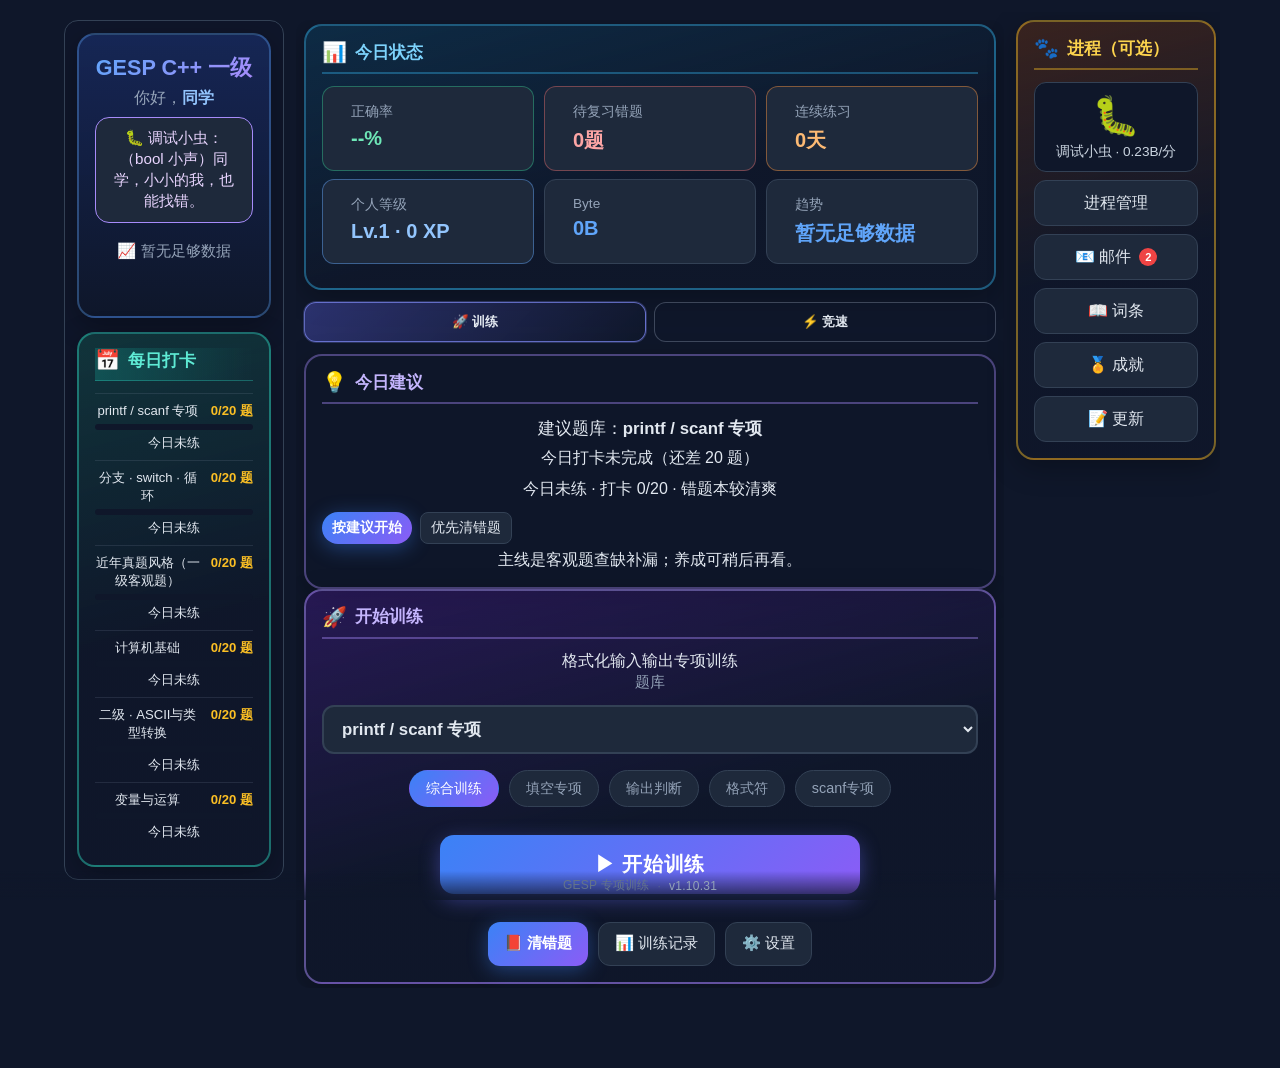
==== commit 8d6542ff: "feat: 升级至v1.10.31，新增专项练习题并重构题库 更新项目内所有版本引用，适配新的发布版本 新增浮点精度、循环控制、数学函数等类别练习题 删除control-flow.js中2道过时的sw" ====
--- a/index.html
+++ b/index.html
@@ -1,4 +1,4 @@
-<!DOCTYPE html>
+﻿<!DOCTYPE html>
 <html lang="zh-CN">
 <head>
   <meta charset="UTF-8">
@@ -6,9 +6,9 @@
   <meta http-equiv="Cache-Control" content="no-cache, no-store, must-revalidate">
   <meta http-equiv="Pragma" content="no-cache">
   <meta http-equiv="Expires" content="0">
-  <meta name="app-version" content="1.10.28">
+  <meta name="app-version" content="1.10.31">
   <title>GESP C++ 一级 · 专项刷题训练</title>
-  <link rel="stylesheet" href="style.css?v=1.10.28">
+  <link rel="stylesheet" href="style.css?v=1.10.31">
 </head>
 <body>
   <div id="app">
@@ -517,7 +517,7 @@
   <canvas id="particles"></canvas>
     <script>
 (function () {
-  var EMBEDDED = "1.10.28";
+  var EMBEDDED = "1.10.31";
   try {
     var forced = localStorage.getItem("gesp_force_reload");
     if (forced && forced === EMBEDDED) localStorage.removeItem("gesp_force_reload");
@@ -530,7 +530,7 @@
     } catch (e) {}
     function go() {
       var path = location.pathname;
-      location.replace(path + "?v=1.10.28&_t=" + Date.now());
+      location.replace(path + "?v=1.10.31&_t=" + Date.now());
     }
     var tasks = [];
     try {
@@ -576,23 +576,23 @@
 })();
 </script>
 
-<script src="config.js?v=1.10.28"></script>
-  <script src="banks/printf-scanf.js?v=1.10.28"></script>
-  <script src="banks/control-flow.js?v=1.10.28"></script>
-  <script src="banks/eval-mode.js?v=1.10.28"></script>
-  <script src="banks/real-exam.js?v=1.10.28"></script>
-  <script src="banks/computer-basics.js?v=1.10.28"></script>
-  <script src="banks/gesp2-ascii-cast.js?v=1.10.28"></script>
-  <script src="banks/data-ops.js?v=1.10.28"></script>
-  <script src="system/pet-data.js?v=1.10.28"></script>
-  <script src="system/pet.js?v=1.10.28"></script>
-  <script src="system/activate-codes.js?v=1.10.28"></script>
-  <script src="system/changelog.js?v=1.10.28"></script>
-  <script src="system/codex-data.js?v=1.10.28"></script>
-  <script src="system/codex.js?v=1.10.28"></script>
-  <script src="system/mail-data.js?v=1.10.28"></script>
-  <script src="system/mail.js?v=1.10.28"></script>
-  <script src="system/achievements.js?v=1.10.28"></script>
-  <script src="script.js?v=1.10.28"></script>
+<script src="config.js?v=1.10.31"></script>
+  <script src="banks/printf-scanf.js?v=1.10.31"></script>
+  <script src="banks/control-flow.js?v=1.10.31"></script>
+  <script src="banks/eval-mode.js?v=1.10.31"></script>
+  <script src="banks/real-exam.js?v=1.10.31"></script>
+  <script src="banks/computer-basics.js?v=1.10.31"></script>
+  <script src="banks/gesp2-ascii-cast.js?v=1.10.31"></script>
+  <script src="banks/data-ops.js?v=1.10.31"></script>
+  <script src="system/pet-data.js?v=1.10.31"></script>
+  <script src="system/pet.js?v=1.10.31"></script>
+  <script src="system/activate-codes.js?v=1.10.31"></script>
+  <script src="system/changelog.js?v=1.10.31"></script>
+  <script src="system/codex-data.js?v=1.10.31"></script>
+  <script src="system/codex.js?v=1.10.31"></script>
+  <script src="system/mail-data.js?v=1.10.31"></script>
+  <script src="system/mail.js?v=1.10.31"></script>
+  <script src="system/achievements.js?v=1.10.31"></script>
+  <script src="script.js?v=1.10.31"></script>
 </body>
 </html>
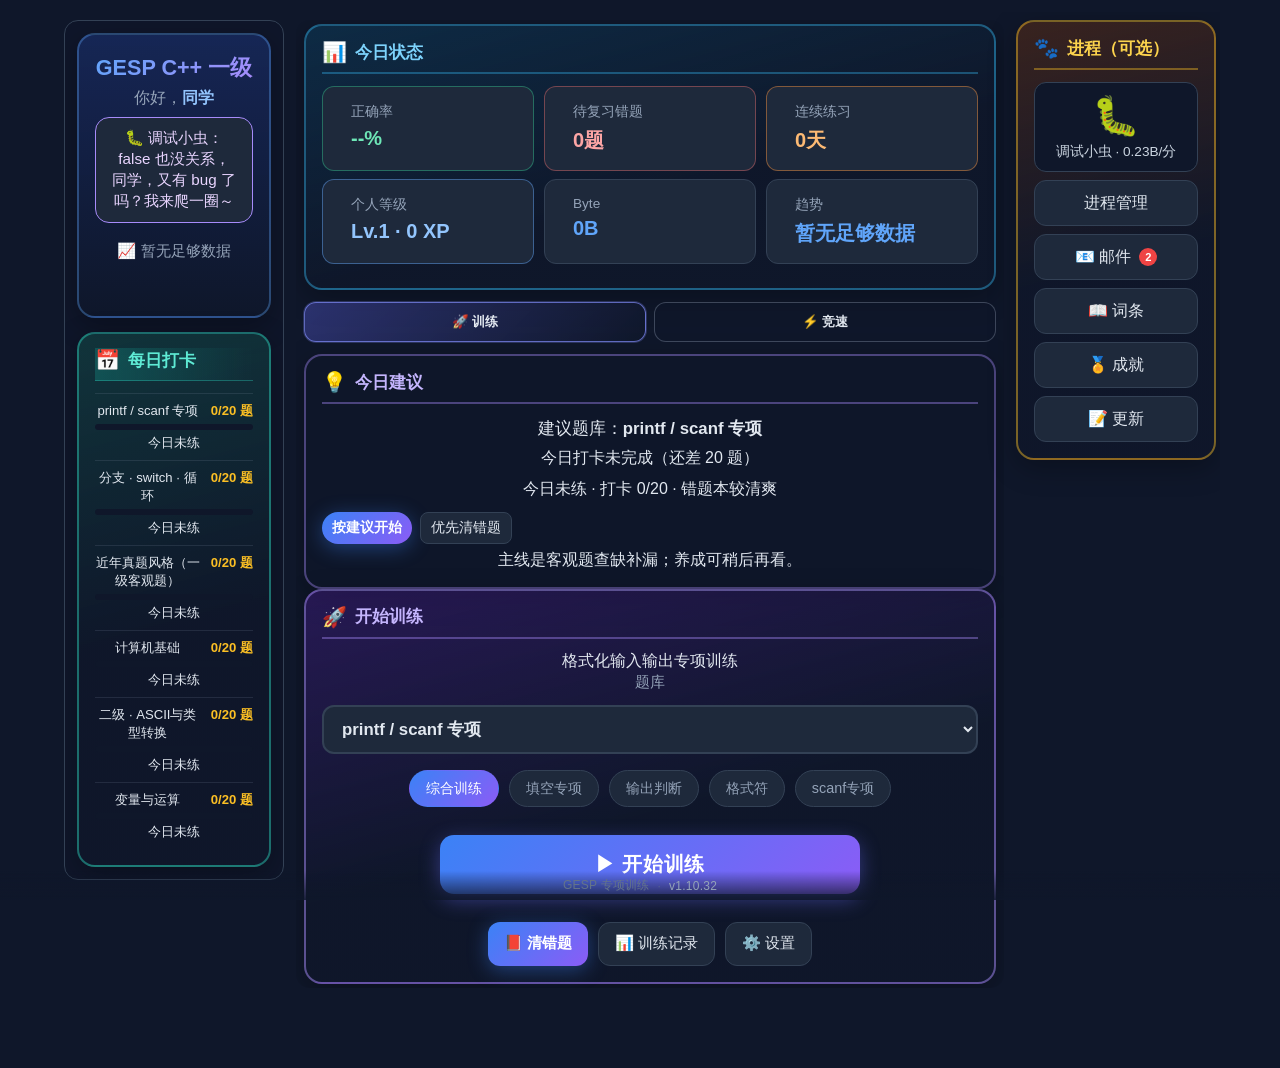
==== commit 469da705: "feat: 新增键盘快捷键支持并更新版本至1.10.32 - 新增键盘快捷答题功能：按1-4键快速选择A-D选项，按Enter键提交答案或进入下一题 - 首次进入答题页时弹出快捷键使用新手教学弹窗，仅" ====
--- a/index.html
+++ b/index.html
@@ -1,4 +1,4 @@
-﻿<!DOCTYPE html>
+<!DOCTYPE html>
 <html lang="zh-CN">
 <head>
   <meta charset="UTF-8">
@@ -6,9 +6,9 @@
   <meta http-equiv="Cache-Control" content="no-cache, no-store, must-revalidate">
   <meta http-equiv="Pragma" content="no-cache">
   <meta http-equiv="Expires" content="0">
-  <meta name="app-version" content="1.10.31">
+  <meta name="app-version" content="1.10.32">
   <title>GESP C++ 一级 · 专项刷题训练</title>
-  <link rel="stylesheet" href="style.css?v=1.10.31">
+  <link rel="stylesheet" href="style.css?v=1.10.32">
 </head>
 <body>
   <div id="app">
@@ -517,7 +517,7 @@
   <canvas id="particles"></canvas>
     <script>
 (function () {
-  var EMBEDDED = "1.10.31";
+  var EMBEDDED = "1.10.32";
   try {
     var forced = localStorage.getItem("gesp_force_reload");
     if (forced && forced === EMBEDDED) localStorage.removeItem("gesp_force_reload");
@@ -530,7 +530,7 @@
     } catch (e) {}
     function go() {
       var path = location.pathname;
-      location.replace(path + "?v=1.10.31&_t=" + Date.now());
+      location.replace(path + "?v=1.10.32&_t=" + Date.now());
     }
     var tasks = [];
     try {
@@ -576,23 +576,23 @@
 })();
 </script>
 
-<script src="config.js?v=1.10.31"></script>
-  <script src="banks/printf-scanf.js?v=1.10.31"></script>
-  <script src="banks/control-flow.js?v=1.10.31"></script>
-  <script src="banks/eval-mode.js?v=1.10.31"></script>
-  <script src="banks/real-exam.js?v=1.10.31"></script>
-  <script src="banks/computer-basics.js?v=1.10.31"></script>
-  <script src="banks/gesp2-ascii-cast.js?v=1.10.31"></script>
-  <script src="banks/data-ops.js?v=1.10.31"></script>
-  <script src="system/pet-data.js?v=1.10.31"></script>
-  <script src="system/pet.js?v=1.10.31"></script>
-  <script src="system/activate-codes.js?v=1.10.31"></script>
-  <script src="system/changelog.js?v=1.10.31"></script>
-  <script src="system/codex-data.js?v=1.10.31"></script>
-  <script src="system/codex.js?v=1.10.31"></script>
-  <script src="system/mail-data.js?v=1.10.31"></script>
-  <script src="system/mail.js?v=1.10.31"></script>
-  <script src="system/achievements.js?v=1.10.31"></script>
-  <script src="script.js?v=1.10.31"></script>
+<script src="config.js?v=1.10.32"></script>
+  <script src="banks/printf-scanf.js?v=1.10.32"></script>
+  <script src="banks/control-flow.js?v=1.10.32"></script>
+  <script src="banks/eval-mode.js?v=1.10.32"></script>
+  <script src="banks/real-exam.js?v=1.10.32"></script>
+  <script src="banks/computer-basics.js?v=1.10.32"></script>
+  <script src="banks/gesp2-ascii-cast.js?v=1.10.32"></script>
+  <script src="banks/data-ops.js?v=1.10.32"></script>
+  <script src="system/pet-data.js?v=1.10.32"></script>
+  <script src="system/pet.js?v=1.10.32"></script>
+  <script src="system/activate-codes.js?v=1.10.32"></script>
+  <script src="system/changelog.js?v=1.10.32"></script>
+  <script src="system/codex-data.js?v=1.10.32"></script>
+  <script src="system/codex.js?v=1.10.32"></script>
+  <script src="system/mail-data.js?v=1.10.32"></script>
+  <script src="system/mail.js?v=1.10.32"></script>
+  <script src="system/achievements.js?v=1.10.32"></script>
+  <script src="script.js?v=1.10.32"></script>
 </body>
 </html>
--- a/style.css
+++ b/style.css
@@ -429,6 +429,128 @@
 .option .mark {
   font-weight: 700;
   min-width: 24px;
+}
+
+/* 选项右侧的数字快捷键角标 */
+.option .kbd-badge {
+  margin-left: auto;
+  min-width: 28px;
+  text-align: center;
+  font-size: 0.75rem;
+  font-weight: 600;
+  color: var(--text-muted);
+  background: rgba(148, 163, 184, 0.10);
+  border: 1px solid var(--border);
+  border-bottom-width: 2px;
+  border-radius: 6px;
+  padding: 2px 7px;
+  font-family: inherit;
+  transition: all 0.15s;
+}
+
+.option:hover:not(.disabled) .kbd-badge {
+  color: var(--primary);
+  border-color: var(--primary);
+  background: rgba(59, 130, 246, 0.12);
+}
+
+.options.answered .kbd-badge {
+  display: none;
+}
+
+/* 「下一题」按钮上的 Enter 提示（选择题选项 & 填空提交按钮通用） */
+.next-btn::after {
+  content: "Enter ↵";
+  margin-left: 12px;
+  font-size: 0.72rem;
+  font-weight: 500;
+  color: rgba(255, 255, 255, 0.9);
+  background: rgba(255, 255, 255, 0.16);
+  border: 1px solid rgba(255, 255, 255, 0.4);
+  border-bottom-width: 2px;
+  border-radius: 6px;
+  padding: 2px 8px;
+  white-space: nowrap;
+}
+
+/* 键帽通用样式（新手教学弹窗用） */
+.kbd {
+  display: inline-block;
+  min-width: 34px;
+  text-align: center;
+  font-size: 0.9rem;
+  font-weight: 700;
+  color: #e2e8f0;
+  background: #1e293b;
+  border: 1px solid #475569;
+  border-bottom-width: 3px;
+  border-radius: 8px;
+  padding: 6px 10px;
+  font-family: inherit;
+}
+
+.kbd.kbd-wide {
+  padding: 6px 16px;
+}
+
+/* 键盘速答新手教学弹窗 */
+.kb-tutorial-card {
+  text-align: center;
+}
+
+.kb-tutorial-emoji {
+  font-size: 2.6rem;
+  margin-bottom: 6px;
+}
+
+.kb-tutorial-title {
+  font-size: 1.3rem;
+  font-weight: 700;
+  color: #fbbf24;
+  margin-bottom: 4px;
+}
+
+.kb-tutorial-sub {
+  color: var(--text-muted);
+  font-size: 0.95rem;
+  margin: 0 0 18px;
+}
+
+.kb-tutorial-row {
+  display: flex;
+  align-items: center;
+  justify-content: flex-start;
+  gap: 8px;
+  background: rgba(30, 41, 59, 0.55);
+  border: 1px solid var(--border);
+  border-radius: 10px;
+  padding: 12px 14px;
+  margin-bottom: 10px;
+}
+
+.kb-tutorial-row .kb-tutorial-text {
+  margin-left: 8px;
+  color: #e2e8f0;
+  font-size: 0.95rem;
+  text-align: left;
+}
+
+.kb-tutorial-tip {
+  color: var(--text-muted);
+  font-size: 0.85rem;
+  margin: 4px 0 16px;
+}
+
+.kb-tutorial-btn {
+  width: 100%;
+  font-size: 1rem;
+  padding: 12px;
+}
+
+.kb-tutorial-hint {
+  margin-top: 10px;
+  color: var(--text-muted);
+  font-size: 0.78rem;
 }
 
 .explain-area {
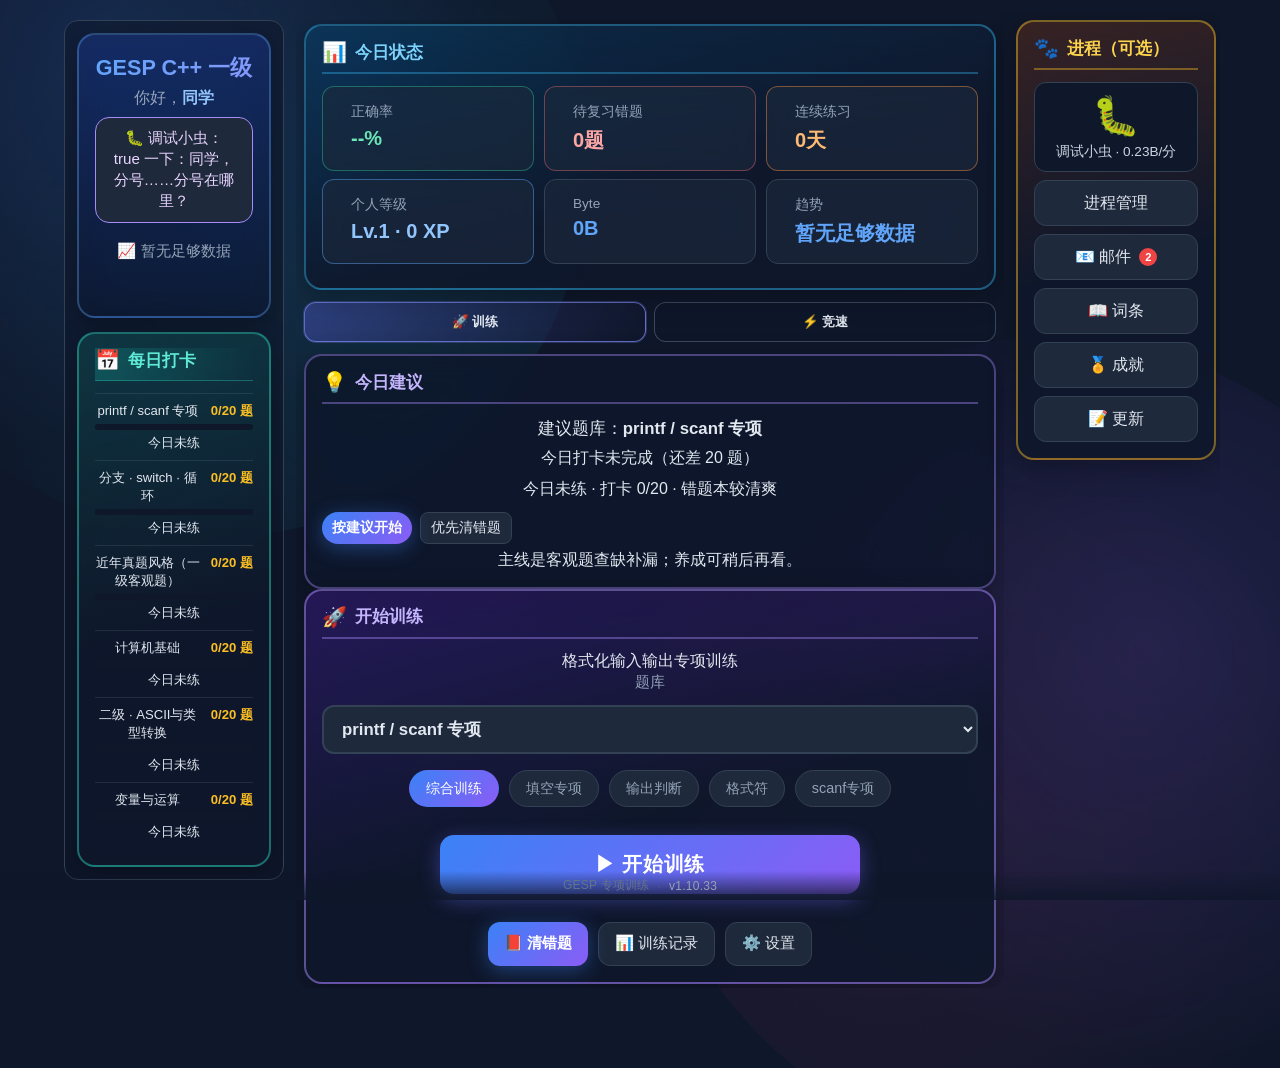
==== commit beba384d: "新功能: 发布v1.10.33，新增现代UI风格并修复题目动画问题 更新所有文件中的版本号从1.10.32至1.10.33 新增现代视觉设计系统，包含极光背景、玻璃拟态面板、光晕悬停效果及各类微交互动" ====
--- a/index.html
+++ b/index.html
@@ -6,9 +6,9 @@
   <meta http-equiv="Cache-Control" content="no-cache, no-store, must-revalidate">
   <meta http-equiv="Pragma" content="no-cache">
   <meta http-equiv="Expires" content="0">
-  <meta name="app-version" content="1.10.32">
+  <meta name="app-version" content="1.10.33">
   <title>GESP C++ 一级 · 专项刷题训练</title>
-  <link rel="stylesheet" href="style.css?v=1.10.32">
+  <link rel="stylesheet" href="style.css?v=1.10.33">
 </head>
 <body>
   <div id="app">
@@ -517,7 +517,7 @@
   <canvas id="particles"></canvas>
     <script>
 (function () {
-  var EMBEDDED = "1.10.32";
+  var EMBEDDED = "1.10.33";
   try {
     var forced = localStorage.getItem("gesp_force_reload");
     if (forced && forced === EMBEDDED) localStorage.removeItem("gesp_force_reload");
@@ -530,7 +530,7 @@
     } catch (e) {}
     function go() {
       var path = location.pathname;
-      location.replace(path + "?v=1.10.32&_t=" + Date.now());
+      location.replace(path + "?v=1.10.33&_t=" + Date.now());
     }
     var tasks = [];
     try {
@@ -576,23 +576,23 @@
 })();
 </script>
 
-<script src="config.js?v=1.10.32"></script>
-  <script src="banks/printf-scanf.js?v=1.10.32"></script>
-  <script src="banks/control-flow.js?v=1.10.32"></script>
-  <script src="banks/eval-mode.js?v=1.10.32"></script>
-  <script src="banks/real-exam.js?v=1.10.32"></script>
-  <script src="banks/computer-basics.js?v=1.10.32"></script>
-  <script src="banks/gesp2-ascii-cast.js?v=1.10.32"></script>
-  <script src="banks/data-ops.js?v=1.10.32"></script>
-  <script src="system/pet-data.js?v=1.10.32"></script>
-  <script src="system/pet.js?v=1.10.32"></script>
-  <script src="system/activate-codes.js?v=1.10.32"></script>
-  <script src="system/changelog.js?v=1.10.32"></script>
-  <script src="system/codex-data.js?v=1.10.32"></script>
-  <script src="system/codex.js?v=1.10.32"></script>
-  <script src="system/mail-data.js?v=1.10.32"></script>
-  <script src="system/mail.js?v=1.10.32"></script>
-  <script src="system/achievements.js?v=1.10.32"></script>
-  <script src="script.js?v=1.10.32"></script>
+<script src="config.js?v=1.10.33"></script>
+  <script src="banks/printf-scanf.js?v=1.10.33"></script>
+  <script src="banks/control-flow.js?v=1.10.33"></script>
+  <script src="banks/eval-mode.js?v=1.10.33"></script>
+  <script src="banks/real-exam.js?v=1.10.33"></script>
+  <script src="banks/computer-basics.js?v=1.10.33"></script>
+  <script src="banks/gesp2-ascii-cast.js?v=1.10.33"></script>
+  <script src="banks/data-ops.js?v=1.10.33"></script>
+  <script src="system/pet-data.js?v=1.10.33"></script>
+  <script src="system/pet.js?v=1.10.33"></script>
+  <script src="system/activate-codes.js?v=1.10.33"></script>
+  <script src="system/changelog.js?v=1.10.33"></script>
+  <script src="system/codex-data.js?v=1.10.33"></script>
+  <script src="system/codex.js?v=1.10.33"></script>
+  <script src="system/mail-data.js?v=1.10.33"></script>
+  <script src="system/mail.js?v=1.10.33"></script>
+  <script src="system/achievements.js?v=1.10.33"></script>
+  <script src="script.js?v=1.10.33"></script>
 </body>
 </html>
--- a/style.css
+++ b/style.css
@@ -2905,3 +2905,198 @@
   .codex-quiz-wrap { flex-direction: column; max-height: 92vh; }
   .codex-quiz-card, .codex-quiz-side { max-width: 100%; }
 }
+
+/* ============================================================
+   v1.10.33 视觉升级：极光背景 / 玻璃拟态 / 光晕按钮 / 微交互
+   ============================================================ */
+
+/* 1) Aurora 极光光斑背景：两个 fixed 伪元素铺在内容层之下，缓慢漂移 */
+body::before,
+body::after {
+  content: "";
+  position: fixed;
+  z-index: -1;
+  pointer-events: none;
+  border-radius: 50%;
+  will-change: transform;
+}
+body::before {
+  width: 58vw;
+  height: 58vw;
+  min-width: 540px;
+  min-height: 540px;
+  top: -16vw;
+  left: -12vw;
+  background:
+    radial-gradient(circle at 35% 35%, rgba(59, 130, 246, 0.17), transparent 58%),
+    radial-gradient(circle at 72% 70%, rgba(34, 211, 238, 0.11), transparent 62%);
+  animation: aurora-a 18s ease-in-out infinite alternate;
+}
+body::after {
+  width: 64vw;
+  height: 64vw;
+  min-width: 580px;
+  min-height: 580px;
+  bottom: -20vw;
+  right: -14vw;
+  background:
+    radial-gradient(circle at 62% 38%, rgba(139, 92, 246, 0.16), transparent 58%),
+    radial-gradient(circle at 30% 66%, rgba(236, 72, 153, 0.08), transparent 60%);
+  animation: aurora-b 22s ease-in-out infinite alternate;
+}
+@keyframes aurora-a {
+  0%   { transform: translate3d(0, 0, 0) scale(1) rotate(0deg); }
+  50%  { transform: translate3d(7vw, 4vh, 0) scale(1.14) rotate(10deg); }
+  100% { transform: translate3d(2vw, 9vh, 0) scale(0.95) rotate(-8deg); }
+}
+@keyframes aurora-b {
+  0%   { transform: translate3d(0, 0, 0) scale(1) rotate(0deg); }
+  50%  { transform: translate3d(-8vw, -5vh, 0) scale(1.16) rotate(-12deg); }
+  100% { transform: translate3d(-3vw, -10vh, 0) scale(0.93) rotate(8deg); }
+}
+
+/* 2) 玻璃拟态：磨砂面板透出极光背景 */
+.home-panel,
+.panel,
+.stat-card,
+.question-area,
+.explain-area {
+  backdrop-filter: blur(14px) saturate(150%);
+  -webkit-backdrop-filter: blur(14px) saturate(150%);
+}
+.panel,
+.stat-card {
+  background: rgba(30, 41, 59, 0.66);
+}
+.question-area,
+.explain-area {
+  background: rgba(30, 41, 59, 0.62);
+}
+
+/* 3) 主按钮光晕：hover 时渐变光圈从按钮背后浮现 */
+.btn-primary {
+  position: relative;
+  isolation: isolate;
+}
+.btn-primary::before {
+  content: "";
+  position: absolute;
+  inset: -5px;
+  border-radius: inherit;
+  background: linear-gradient(135deg, #3b82f6, #8b5cf6, #22d3ee);
+  filter: blur(18px);
+  opacity: 0;
+  z-index: -1;
+  transition: opacity 0.3s ease;
+  pointer-events: none;
+}
+.btn-primary:hover::before,
+.btn-primary:focus-visible::before {
+  opacity: 0.7;
+}
+
+/* 4) 卡片微交互：悬浮上移 + 边框亮起 */
+.stat-card {
+  transition: transform 0.2s ease, border-color 0.2s ease, box-shadow 0.2s ease;
+}
+.stat-card:hover {
+  transform: translateY(-3px);
+  border-color: rgba(96, 165, 250, 0.55);
+  box-shadow: 0 12px 28px rgba(0, 0, 0, 0.35);
+}
+.home-mode-tabs button {
+  transition: transform 0.15s ease, box-shadow 0.15s ease;
+}
+.home-mode-tabs button:hover {
+  transform: translateY(-2px);
+}
+.option {
+  transition: transform 0.15s ease, border-color 0.15s ease, background 0.15s ease;
+}
+.option:hover:not(.disabled):not(.next-btn) {
+  transform: translateY(-2px);
+}
+
+/* 5) 做题页入场动画：题目文字 + 选项瀑布式浮现 + 解析淡入 */
+.q-fade {
+  animation: fade-up 0.3s ease both;
+}
+@keyframes fade-up {
+  from { opacity: 0; transform: translateY(8px); }
+  to   { opacity: 1; transform: none; }
+}
+#options .option {
+  animation: option-in 0.32s ease both;
+}
+#options .option:nth-child(1) { animation-delay: 0.03s; }
+#options .option:nth-child(2) { animation-delay: 0.09s; }
+#options .option:nth-child(3) { animation-delay: 0.15s; }
+#options .option:nth-child(4) { animation-delay: 0.21s; }
+@keyframes option-in {
+  from { opacity: 0; transform: translateY(10px); }
+  to   { opacity: 1; transform: none; }
+}
+#explain-area > * {
+  animation: fade-in-soft 0.35s ease both;
+}
+@keyframes fade-in-soft {
+  from { opacity: 0; }
+  to   { opacity: 1; }
+}
+
+/* 6) 标题流光：渐变文字缓慢流动 */
+.title {
+  background-size: 200% auto;
+  animation: title-shimmer 6s linear infinite;
+}
+@keyframes title-shimmer {
+  to { background-position: 200% center; }
+}
+
+/* 7) 模态框弹入 */
+.modal-mask {
+  animation: fadeIn 0.2s ease;
+}
+.modal-card {
+  animation: modal-in 0.28s cubic-bezier(0.2, 1.2, 0.4, 1);
+}
+@keyframes modal-in {
+  from { opacity: 0; transform: translateY(16px) scale(0.96); }
+  to   { opacity: 1; transform: none; }
+}
+
+/* 8) 主题化滚动条 */
+::-webkit-scrollbar {
+  width: 10px;
+  height: 10px;
+}
+::-webkit-scrollbar-track {
+  background: transparent;
+}
+::-webkit-scrollbar-thumb {
+  background: #334155;
+  border-radius: 8px;
+  border: 2px solid #0f172a;
+}
+::-webkit-scrollbar-thumb:hover {
+  background: #475569;
+}
+::-webkit-scrollbar-corner {
+  background: transparent;
+}
+html {
+  scrollbar-width: thin;
+  scrollbar-color: #475569 transparent;
+}
+
+/* 9) 减弱动态效果偏好：关闭装饰性动画 */
+@media (prefers-reduced-motion: reduce) {
+  body::before,
+  body::after,
+  .title,
+  #options .option,
+  .modal-mask,
+  .modal-card {
+    animation: none !important;
+  }
+}
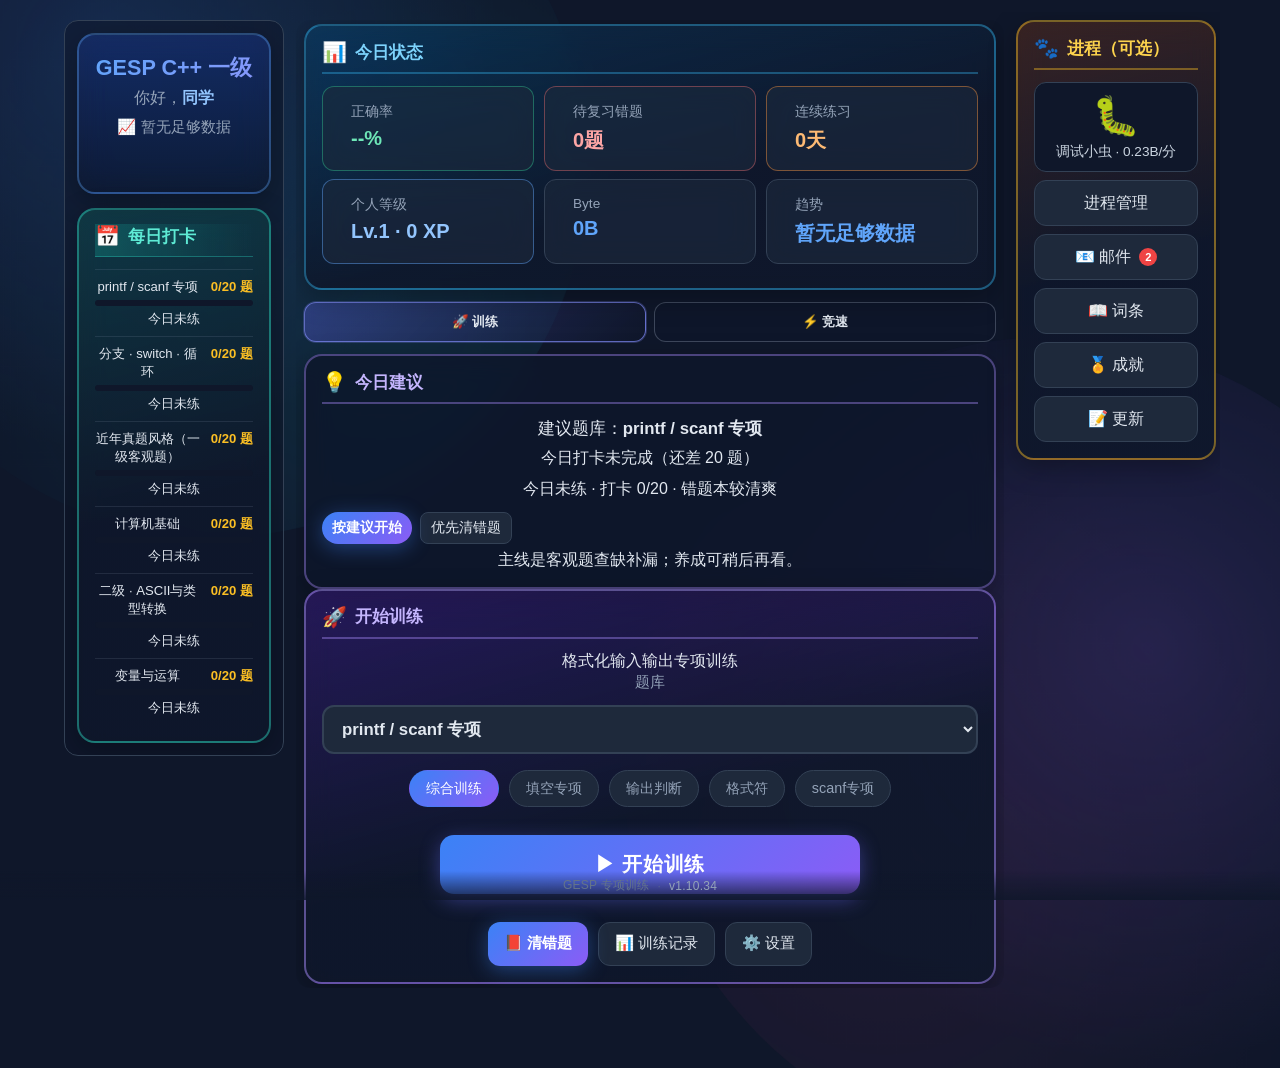
==== commit 1a5b7305: "feat: 新增代码语法高亮和复制保护，升级至v1.10.34 添加C++代码语法高亮，支持关键字、字符串、数字与注释的颜色区分 新增「禁止复制题目代码」设置项与UI开关，开启后阻止代码块复制 重新样" ====
--- a/index.html
+++ b/index.html
@@ -6,9 +6,9 @@
   <meta http-equiv="Cache-Control" content="no-cache, no-store, must-revalidate">
   <meta http-equiv="Pragma" content="no-cache">
   <meta http-equiv="Expires" content="0">
-  <meta name="app-version" content="1.10.33">
+  <meta name="app-version" content="1.10.34">
   <title>GESP C++ 一级 · 专项刷题训练</title>
-  <link rel="stylesheet" href="style.css?v=1.10.33">
+  <link rel="stylesheet" href="style.css?v=1.10.34">
 </head>
 <body>
   <div id="app">
@@ -261,6 +261,14 @@
             </div>
             <div class="setting-hint">首次阅读词条时，切换或关闭会弹出小问答；答错将强制停留阅读 5 秒</div>
           </div>
+          <div class="setting-group">
+            <label>禁止复制题目代码</label>
+            <div class="radio-group">
+              <label><input type="radio" name="noCopyCode" value="1"> 开启</label>
+              <label><input type="radio" name="noCopyCode" value="0" checked> 关闭（默认）</label>
+            </div>
+            <div class="setting-hint">开启后，题干与解析中的代码块不可选中、无法复制，防止直接粘贴搜索答案</div>
+          </div>
         </div>
 
         <div class="tab-panel" id="settings-tab-bank" role="tabpanel">
@@ -345,7 +353,7 @@
       </div>
     </div>
 
-    
+
     <!-- 宠物页面：左右分栏 -->
     <div id="pet-view" class="view">
       <div class="pet-page-wrap">
@@ -368,7 +376,7 @@
       </div>
     </div>
 
-    
+
     <!-- 更新历史 -->
     <div id="changelog-view" class="view">
       <div class="panel home-panel panel-changelog subpage-panel">
@@ -517,7 +525,7 @@
   <canvas id="particles"></canvas>
     <script>
 (function () {
-  var EMBEDDED = "1.10.33";
+  var EMBEDDED = "1.10.34";
   try {
     var forced = localStorage.getItem("gesp_force_reload");
     if (forced && forced === EMBEDDED) localStorage.removeItem("gesp_force_reload");
@@ -530,7 +538,7 @@
     } catch (e) {}
     function go() {
       var path = location.pathname;
-      location.replace(path + "?v=1.10.33&_t=" + Date.now());
+      location.replace(path + "?v=1.10.34&_t=" + Date.now());
     }
     var tasks = [];
     try {
@@ -576,23 +584,23 @@
 })();
 </script>
 
-<script src="config.js?v=1.10.33"></script>
-  <script src="banks/printf-scanf.js?v=1.10.33"></script>
-  <script src="banks/control-flow.js?v=1.10.33"></script>
-  <script src="banks/eval-mode.js?v=1.10.33"></script>
-  <script src="banks/real-exam.js?v=1.10.33"></script>
-  <script src="banks/computer-basics.js?v=1.10.33"></script>
-  <script src="banks/gesp2-ascii-cast.js?v=1.10.33"></script>
-  <script src="banks/data-ops.js?v=1.10.33"></script>
-  <script src="system/pet-data.js?v=1.10.33"></script>
-  <script src="system/pet.js?v=1.10.33"></script>
-  <script src="system/activate-codes.js?v=1.10.33"></script>
-  <script src="system/changelog.js?v=1.10.33"></script>
-  <script src="system/codex-data.js?v=1.10.33"></script>
-  <script src="system/codex.js?v=1.10.33"></script>
-  <script src="system/mail-data.js?v=1.10.33"></script>
-  <script src="system/mail.js?v=1.10.33"></script>
-  <script src="system/achievements.js?v=1.10.33"></script>
-  <script src="script.js?v=1.10.33"></script>
+<script src="config.js?v=1.10.34"></script>
+  <script src="banks/printf-scanf.js?v=1.10.34"></script>
+  <script src="banks/control-flow.js?v=1.10.34"></script>
+  <script src="banks/eval-mode.js?v=1.10.34"></script>
+  <script src="banks/real-exam.js?v=1.10.34"></script>
+  <script src="banks/computer-basics.js?v=1.10.34"></script>
+  <script src="banks/gesp2-ascii-cast.js?v=1.10.34"></script>
+  <script src="banks/data-ops.js?v=1.10.34"></script>
+  <script src="system/pet-data.js?v=1.10.34"></script>
+  <script src="system/pet.js?v=1.10.34"></script>
+  <script src="system/activate-codes.js?v=1.10.34"></script>
+  <script src="system/changelog.js?v=1.10.34"></script>
+  <script src="system/codex-data.js?v=1.10.34"></script>
+  <script src="system/codex.js?v=1.10.34"></script>
+  <script src="system/mail-data.js?v=1.10.34"></script>
+  <script src="system/mail.js?v=1.10.34"></script>
+  <script src="system/achievements.js?v=1.10.34"></script>
+  <script src="script.js?v=1.10.34"></script>
 </body>
-</html>+</html>
--- a/style.css
+++ b/style.css
@@ -1968,9 +1968,23 @@
   white-space: pre-wrap;
   word-break: break-word;
   overflow-x: auto;
-  margin: 0;
-  font-family: inherit;
+  margin: 6px 0;
+  padding: 10px 12px;
+  border: 1px solid var(--border, #334155);
+  border-radius: 8px;
+  background: #0b1220;
+  font-family: ui-monospace, SFMono-Regular, Menlo, Consolas, "Cascadia Code", monospace;
+  font-size: 0.92rem;
   line-height: 1.55;
+}
+.question-text .tok-kw  { color: #c084fc; font-weight: 600; }
+.question-text .tok-str { color: #86efac; }
+.question-text .tok-num { color: #fbbf24; }
+.question-text .tok-com { color: #64748b; font-style: italic; }
+body.no-copy-code .question-text .q-code-block {
+  user-select: none;
+  -webkit-user-select: none;
+  -ms-user-select: none;
 }
 .question-text .diff {
   white-space: normal;
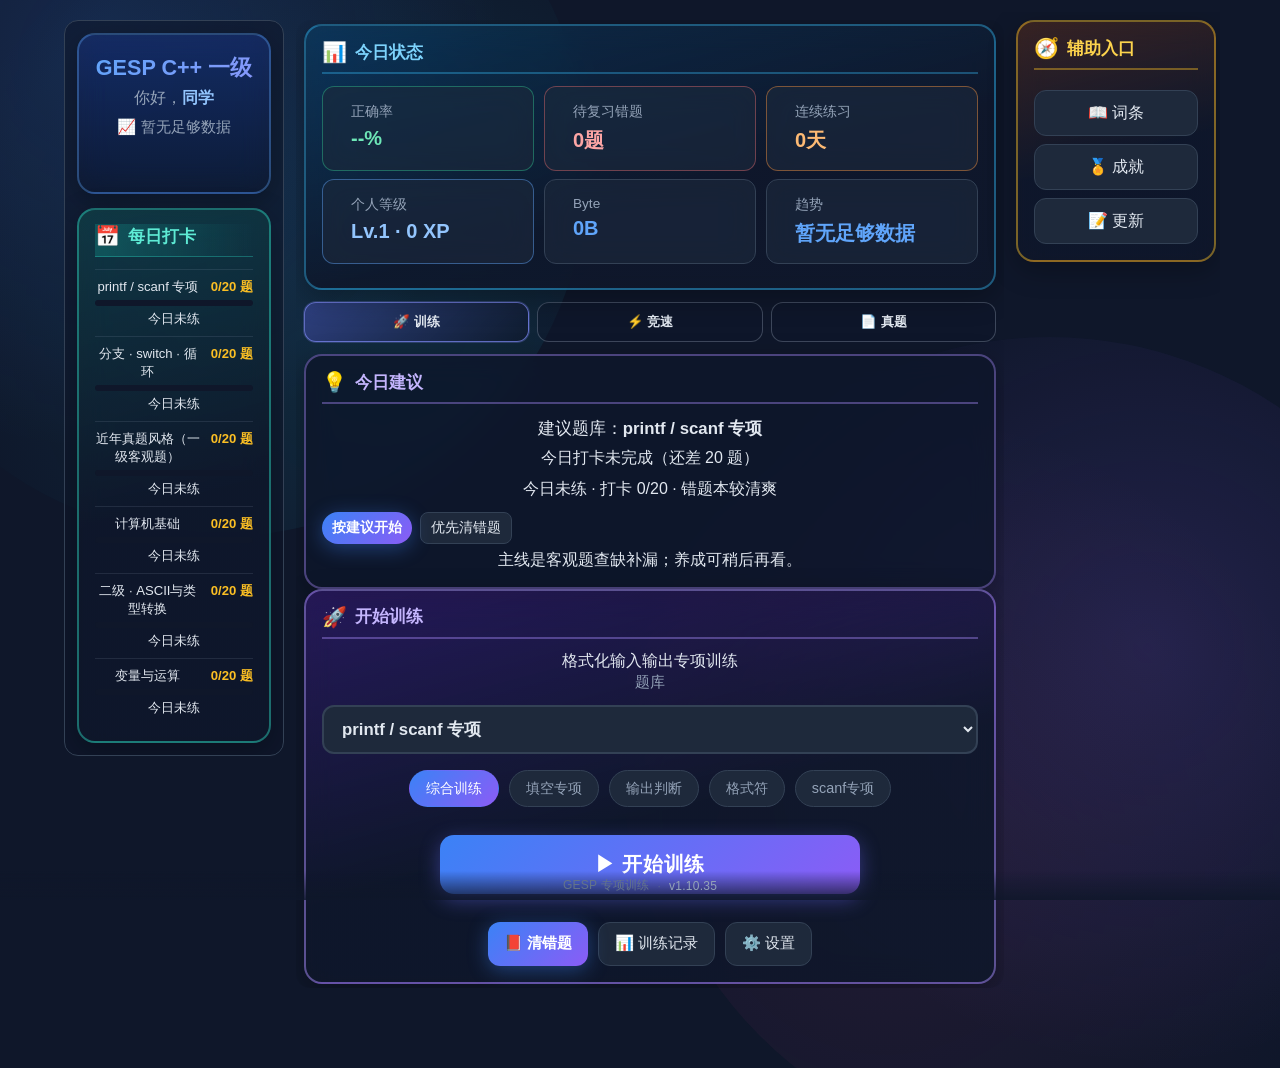
==== commit fe41062a: "feat: 发布v1.10.35，新增真题练习模式与学习优先设置 更新所有文件的版本号至1.10.35 新增GESP一级真题练习模式，包含匹配真题的组卷逻辑与还原考试界面，该模式不计入每日打卡与奖励 " ====
--- a/index.html
+++ b/index.html
@@ -6,9 +6,9 @@
   <meta http-equiv="Cache-Control" content="no-cache, no-store, must-revalidate">
   <meta http-equiv="Pragma" content="no-cache">
   <meta http-equiv="Expires" content="0">
-  <meta name="app-version" content="1.10.34">
+  <meta name="app-version" content="1.10.35">
   <title>GESP C++ 一级 · 专项刷题训练</title>
-  <link rel="stylesheet" href="style.css?v=1.10.34">
+  <link rel="stylesheet" href="style.css?v=1.10.35">
 </head>
 <body>
   <div id="app">
@@ -47,6 +47,7 @@
           <div class="home-mode-tabs" id="home-mode-tabs" role="tablist">
             <button type="button" class="home-mode-tab active" data-home-tab="train" role="tab">🚀 训练</button>
             <button type="button" class="home-mode-tab" data-home-tab="race" role="tab">⚡ 竞速</button>
+            <button type="button" class="home-mode-tab" data-home-tab="exam" role="tab">📄 真题</button>
             <button type="button" class="home-mode-tab" data-home-tab="eval" role="tab" id="home-mode-tab-eval" hidden aria-hidden="true">🧪 评测</button>
           </div>
 
@@ -111,6 +112,18 @@
             </section>
           </div>
 
+          <div class="home-mode-panel" id="home-tab-exam" role="tabpanel" hidden>
+            <section class="home-panel panel-exam">
+              <div class="panel-head panel-head-blue">
+                <span class="panel-icon">📄</span><span>真题练习模式</span>
+                <span class="race-remain">选择 15×2' + 判断 10×2'</span>
+              </div>
+              <p class="setting-hint race-hint">仿 GESP 一级真实试卷：代码无高亮、无装饰边框，难度星隐藏；客观题按一级真题知识点比重组卷（编程题另练）· 整卷 40 分钟 · 不计入每日打卡</p>
+              <div class="race-max" id="exam-last-info">尚无成绩记录 · 满分 50（每题 2 分）</div>
+              <button class="btn-primary btn-race-lg" id="btn-exam-start">📄 开始真题练习</button>
+            </section>
+          </div>
+
           <div class="home-mode-panel" id="home-tab-eval" role="tabpanel" hidden aria-hidden="true">
             <section class="home-panel panel-eval" id="eval-mode-panel">
               <div class="panel-head panel-head-teal">
@@ -126,13 +139,12 @@
 
         <!-- 右：辅助入口 -->
         <aside class="home-col home-col-right home-panel panel-pet">
-          <div class="panel-head panel-head-amber"><span class="panel-icon">🐾</span><span>进程（可选）</span></div>
+          <div class="panel-head panel-head-amber"><span class="panel-icon">🧭</span><span>辅助入口</span></div>
           <div class="home-pet-panel" id="home-pet" style="cursor:pointer;" title="养成辅助，非刷题主线">
             <div class="home-pet-emoji" id="home-pet-emoji">💾</div>
             <div class="home-pet-label" id="home-pet-label">加载中…</div>
           </div>
           <button class="btn-secondary btn-side-lg" id="btn-pet">进程管理</button>
-          <button class="btn-secondary btn-side-lg" id="btn-mail">📧 邮件 <span class="badge-num" data-mail-badge style="display:none;"></span></button>
           <button class="btn-secondary btn-side-lg" id="btn-codex">📖 词条</button>
           <button class="btn-secondary btn-side-lg" id="btn-achieve">🏅 成就</button>
           <button class="btn-secondary btn-side-lg" id="btn-changelog">📝 更新</button>
@@ -251,7 +263,15 @@
               <label><input type="radio" name="focusMode" value="1"> 开启</label>
               <label><input type="radio" name="focusMode" value="0" checked> 关闭</label>
             </div>
-            <div class="setting-hint">隐藏宠物/邮件/词条等辅助入口，突出刷题与错题；养成仍可从结算偶尔获得奖励</div>
+            <div class="setting-hint">隐藏词条/成就等辅助入口，突出刷题与错题；养成仍可从结算偶尔获得奖励</div>
+          </div>
+          <div class="setting-group">
+            <label>学习优先（推荐）</label>
+            <div class="radio-group">
+              <label><input type="radio" name="learnFirst" value="1" checked> 开启（默认）</label>
+              <label><input type="radio" name="learnFirst" value="0"> 关闭</label>
+            </div>
+            <div class="setting-hint">开启后隐藏宠物「进程」与每日打卡等趣味模块，界面聚焦学习；关闭后恢复完整养成玩法</div>
           </div>
           <div class="setting-group">
             <label>词条严格模式</label>
@@ -393,22 +413,9 @@
       <div class="panel home-panel panel-codex subpage-panel panel-codex-full">
         <div class="subpage-topbar"><button type="button" class="btn-back-top" id="btn-codex-back-top">← 首页</button><span class="subpage-top-title">📖 词条</span></div>
         <div class="panel-head panel-head-purple"><span class="panel-icon">📖</span><span>词条图鉴 · GESP 一级基础</span></div>
-        <p class="setting-hint">计算机发展、硬件软件、数制与网络等常识。阅读达标可触发特殊精灵邮件任务。</p>
+        <p class="setting-hint">计算机发展、硬件软件、数制与网络等常识，配合训练巩固基础。</p>
         <div id="codex-root"></div>
         <button class="btn-secondary btn-action" id="btn-codex-back">返回首页</button>
-      </div>
-    </div>
-
-    <!-- 邮件页面 -->
-    <div id="mail-view" class="view">
-      <div class="panel home-panel panel-mail subpage-panel">
-        <div class="subpage-topbar"><button type="button" class="btn-back-top" id="btn-mail-back-top">← 首页</button><span class="subpage-top-title">📧 邮件</span></div>
-        <div class="panel-head panel-head-cyan"><span class="panel-icon">📧</span><span>收件箱</span>
-          <button type="button" class="btn-secondary btn-sm" id="btn-mail-allread" style="margin-left:auto;">全部已读</button>
-        </div>
-        <p class="setting-hint">生日、节日、等级等特殊邮件会自动送达（规则写在 system/mail-data.js）</p>
-        <div id="mail-list" class="mail-list"></div>
-        <button class="btn-secondary btn-action" id="btn-mail-back">返回首页</button>
       </div>
     </div>
 
@@ -525,7 +532,7 @@
   <canvas id="particles"></canvas>
     <script>
 (function () {
-  var EMBEDDED = "1.10.34";
+  var EMBEDDED = "1.10.35";
   try {
     var forced = localStorage.getItem("gesp_force_reload");
     if (forced && forced === EMBEDDED) localStorage.removeItem("gesp_force_reload");
@@ -538,7 +545,7 @@
     } catch (e) {}
     function go() {
       var path = location.pathname;
-      location.replace(path + "?v=1.10.34&_t=" + Date.now());
+      location.replace(path + "?v=1.10.35&_t=" + Date.now());
     }
     var tasks = [];
     try {
@@ -584,23 +591,21 @@
 })();
 </script>
 
-<script src="config.js?v=1.10.34"></script>
-  <script src="banks/printf-scanf.js?v=1.10.34"></script>
-  <script src="banks/control-flow.js?v=1.10.34"></script>
-  <script src="banks/eval-mode.js?v=1.10.34"></script>
-  <script src="banks/real-exam.js?v=1.10.34"></script>
-  <script src="banks/computer-basics.js?v=1.10.34"></script>
-  <script src="banks/gesp2-ascii-cast.js?v=1.10.34"></script>
-  <script src="banks/data-ops.js?v=1.10.34"></script>
-  <script src="system/pet-data.js?v=1.10.34"></script>
-  <script src="system/pet.js?v=1.10.34"></script>
-  <script src="system/activate-codes.js?v=1.10.34"></script>
-  <script src="system/changelog.js?v=1.10.34"></script>
-  <script src="system/codex-data.js?v=1.10.34"></script>
-  <script src="system/codex.js?v=1.10.34"></script>
-  <script src="system/mail-data.js?v=1.10.34"></script>
-  <script src="system/mail.js?v=1.10.34"></script>
-  <script src="system/achievements.js?v=1.10.34"></script>
-  <script src="script.js?v=1.10.34"></script>
+<script src="config.js?v=1.10.35"></script>
+  <script src="banks/printf-scanf.js?v=1.10.35"></script>
+  <script src="banks/control-flow.js?v=1.10.35"></script>
+  <script src="banks/eval-mode.js?v=1.10.35"></script>
+  <script src="banks/real-exam.js?v=1.10.35"></script>
+  <script src="banks/computer-basics.js?v=1.10.35"></script>
+  <script src="banks/gesp2-ascii-cast.js?v=1.10.35"></script>
+  <script src="banks/data-ops.js?v=1.10.35"></script>
+  <script src="system/pet-data.js?v=1.10.35"></script>
+  <script src="system/pet.js?v=1.10.35"></script>
+  <script src="system/activate-codes.js?v=1.10.35"></script>
+  <script src="system/changelog.js?v=1.10.35"></script>
+  <script src="system/codex-data.js?v=1.10.35"></script>
+  <script src="system/codex.js?v=1.10.35"></script>
+  <script src="system/achievements.js?v=1.10.35"></script>
+  <script src="script.js?v=1.10.35"></script>
 </body>
 </html>
--- a/style.css
+++ b/style.css
@@ -3114,3 +3114,35 @@
     animation: none !important;
   }
 }
+
+/* ============================================================
+   v1.10.35 真题模式：还原 GESP 真实考试界面（无高亮/无边框/无难度星）
+   ============================================================ */
+body.exam-mode .question-text .q-code-block {
+  border: none !important;
+  background: transparent !important;
+  padding: 0 !important;
+}
+body.exam-mode .question-text .tok-kw,
+body.exam-mode .question-text .tok-str,
+body.exam-mode .question-text .tok-num,
+body.exam-mode .question-text .tok-com {
+  color: inherit !important;
+  font-weight: inherit !important;
+  font-style: inherit !important;
+}
+body.exam-mode .question-text .diff {
+  display: none !important;
+}
+
+/* 学习优先：隐藏宠物面板与每日打卡（核心是学习，趣味是辅助） */
+body.learn-first #daily-checkin,
+body.learn-first #home-pet,
+body.learn-first #btn-pet {
+  display: none !important;
+}
+
+/* 真题练习面板边框 */
+.panel-exam {
+  border-color: rgba(59, 130, 246, 0.35);
+}
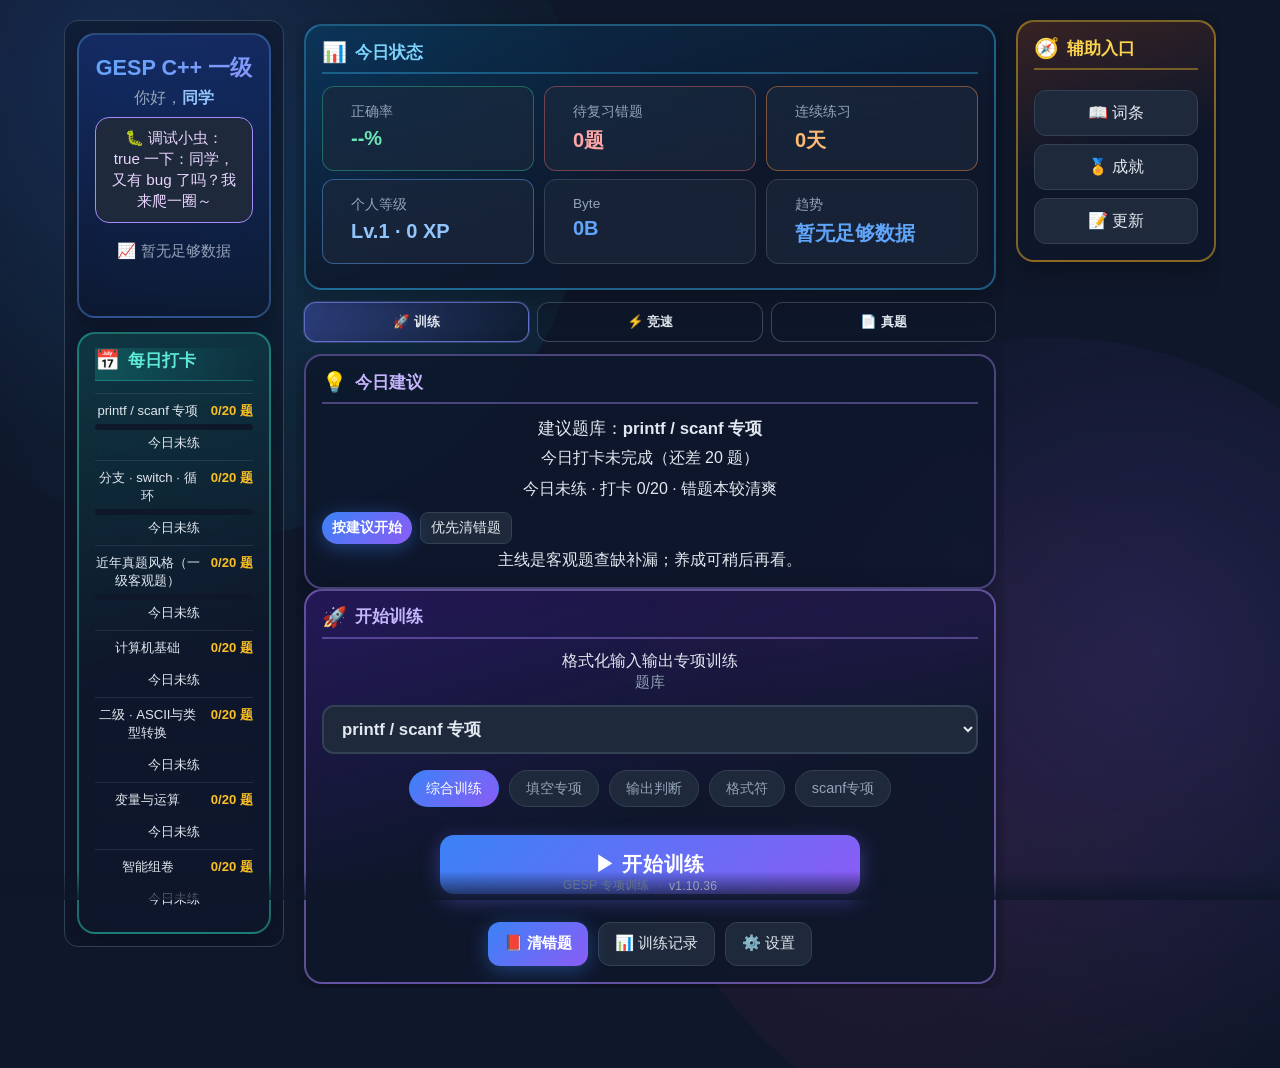
==== commit 1406a2bf: "feat: 发布v1.10.36，新增智能组卷模式与多项优化 升级全项目版本标识至1.10.36 新增智能组卷刷题模式与当日换卷功能 添加SR稀有蛋孵化次数统计逻辑 优化成就系统：更新描述文本、调整K" ====
--- a/index.html
+++ b/index.html
@@ -6,9 +6,9 @@
   <meta http-equiv="Cache-Control" content="no-cache, no-store, must-revalidate">
   <meta http-equiv="Pragma" content="no-cache">
   <meta http-equiv="Expires" content="0">
-  <meta name="app-version" content="1.10.35">
+  <meta name="app-version" content="1.10.36">
   <title>GESP C++ 一级 · 专项刷题训练</title>
-  <link rel="stylesheet" href="style.css?v=1.10.35">
+  <link rel="stylesheet" href="style.css?v=1.10.36">
 </head>
 <body>
   <div id="app">
@@ -71,6 +71,7 @@
                   <option value="control-flow">分支 · switch · 循环</option>
                   <option value="data-ops">变量与运算</option>
                   <option value="computer-basics">计算机基础</option>
+                  <option value="gen-exam">智能组卷（每日换卷）</option>
                   <option value="real-exam">近年真题风格</option>
                   <option value="gesp2-ascii-cast">二级 · ASCII与类型转换</option>
                 </select>
@@ -100,6 +101,7 @@
                   <option value="control-flow">分支 · 循环</option>
                   <option value="data-ops">变量与运算</option>
                   <option value="computer-basics">计算机基础</option>
+                  <option value="gen-exam">智能组卷</option>
                   <option value="real-exam">近年真题风格</option>
                   <option value="gesp2-ascii-cast">二级 · ASCII与类型转换</option>
                 </select>
@@ -532,7 +534,7 @@
   <canvas id="particles"></canvas>
     <script>
 (function () {
-  var EMBEDDED = "1.10.35";
+  var EMBEDDED = "1.10.36";
   try {
     var forced = localStorage.getItem("gesp_force_reload");
     if (forced && forced === EMBEDDED) localStorage.removeItem("gesp_force_reload");
@@ -545,7 +547,7 @@
     } catch (e) {}
     function go() {
       var path = location.pathname;
-      location.replace(path + "?v=1.10.35&_t=" + Date.now());
+      location.replace(path + "?v=1.10.36&_t=" + Date.now());
     }
     var tasks = [];
     try {
@@ -591,21 +593,22 @@
 })();
 </script>
 
-<script src="config.js?v=1.10.35"></script>
-  <script src="banks/printf-scanf.js?v=1.10.35"></script>
-  <script src="banks/control-flow.js?v=1.10.35"></script>
-  <script src="banks/eval-mode.js?v=1.10.35"></script>
-  <script src="banks/real-exam.js?v=1.10.35"></script>
-  <script src="banks/computer-basics.js?v=1.10.35"></script>
-  <script src="banks/gesp2-ascii-cast.js?v=1.10.35"></script>
-  <script src="banks/data-ops.js?v=1.10.35"></script>
-  <script src="system/pet-data.js?v=1.10.35"></script>
-  <script src="system/pet.js?v=1.10.35"></script>
-  <script src="system/activate-codes.js?v=1.10.35"></script>
-  <script src="system/changelog.js?v=1.10.35"></script>
-  <script src="system/codex-data.js?v=1.10.35"></script>
-  <script src="system/codex.js?v=1.10.35"></script>
-  <script src="system/achievements.js?v=1.10.35"></script>
-  <script src="script.js?v=1.10.35"></script>
+<script src="config.js?v=1.10.36"></script>
+  <script src="banks/printf-scanf.js?v=1.10.36"></script>
+  <script src="banks/control-flow.js?v=1.10.36"></script>
+  <script src="banks/eval-mode.js?v=1.10.36"></script>
+  <script src="banks/real-exam.js?v=1.10.36"></script>
+  <script src="banks/computer-basics.js?v=1.10.36"></script>
+  <script src="banks/gesp2-ascii-cast.js?v=1.10.36"></script>
+  <script src="banks/data-ops.js?v=1.10.36"></script>
+  <script src="banks/generator.js?v=1.10.36"></script>
+  <script src="system/pet-data.js?v=1.10.36"></script>
+  <script src="system/pet.js?v=1.10.36"></script>
+  <script src="system/activate-codes.js?v=1.10.36"></script>
+  <script src="system/changelog.js?v=1.10.36"></script>
+  <script src="system/codex-data.js?v=1.10.36"></script>
+  <script src="system/codex.js?v=1.10.36"></script>
+  <script src="system/achievements.js?v=1.10.36"></script>
+  <script src="script.js?v=1.10.36"></script>
 </body>
 </html>
